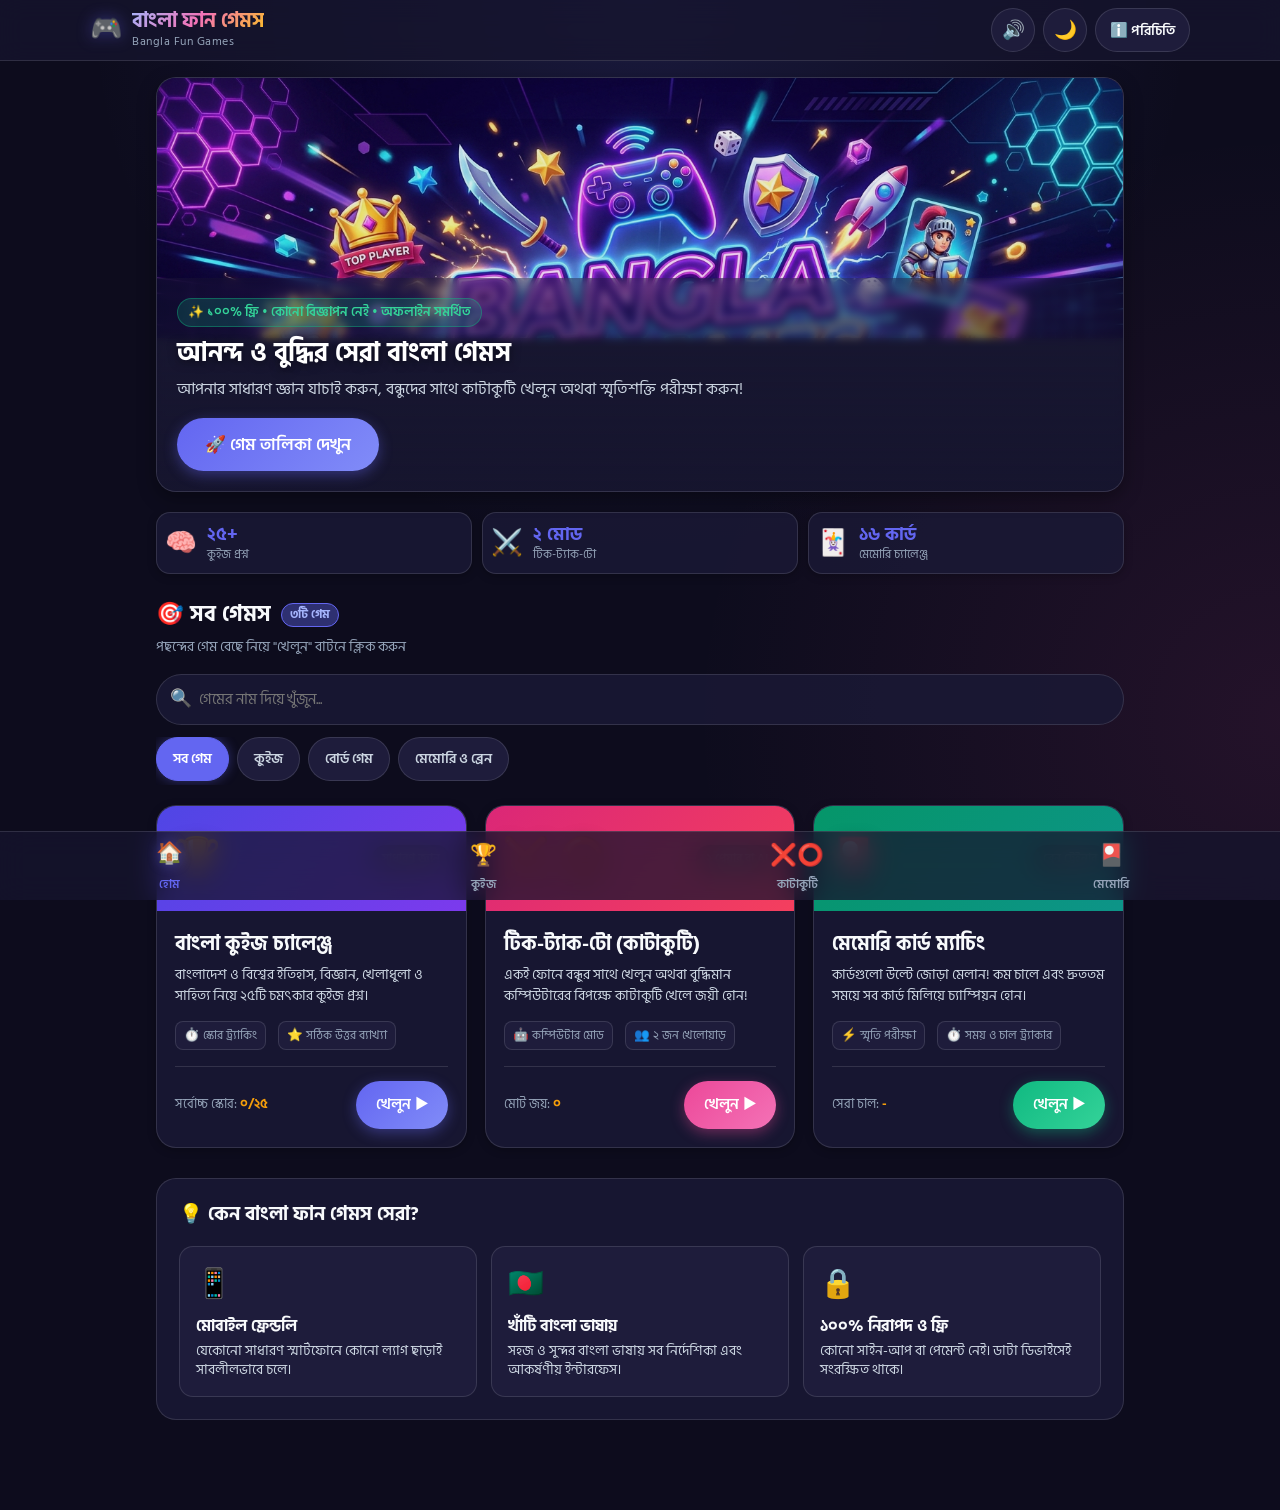
==== index.html @ 6acdc2e2 "chore: initialize Android project structure Set up base project configuration, including build scrip" ====
<!DOCTYPE html>
<html lang="bn">
<head>
  <meta charset="UTF-8">
  <meta name="viewport" content="width=device-width, initial-scale=1.0, maximum-scale=1.0, user-scalable=no">
  <meta name="description" content="বাংলা ফান গেমস - সম্পূর্ণ ফ্রি, আধুনিক ও মোবাইল-বান্ধব কুইজ, টিক-ট্যাক-টো এবং মেমোরি কার্ড ম্যাচিং গেম।">
  <meta name="theme-color" content="#131127">
  <title>বাংলা ফান গেমস | Bangla Fun Games</title>
  <link rel="stylesheet" href="style.css">
  <link rel="preconnect" href="https://fonts.googleapis.com">
  <link rel="preconnect" href="https://fonts.gstatic.com" crossorigin>
  <link href="https://fonts.googleapis.com/css2?family=Hind+Siliguri:wght@400;500;600;700&display=swap" rel="stylesheet">
</head>
<body>
  <!-- Top Navigation Bar -->
  <header class="navbar" id="top-nav">
    <div class="nav-container">
      <div class="brand" onclick="navigateTo('home')">
        <span class="brand-icon">🎮</span>
        <div class="brand-text">
          <span class="brand-title">বাংলা ফান গেমস</span>
          <span class="brand-subtitle">Bangla Fun Games</span>
        </div>
      </div>
      
      <div class="nav-actions">
        <button id="sound-btn" class="icon-btn" aria-label="সাউন্ড অন বা অফ" title="সাউন্ড চালু/বন্ধ">
          <span id="sound-icon">🔊</span>
        </button>
        <button id="theme-btn" class="icon-btn" aria-label="থিম পরিবর্তন" title="থিম পরিবর্তন">
          <span id="theme-icon">🌙</span>
        </button>
        <button class="nav-link-btn" onclick="openAboutModal()">
          <span>ℹ️ পরিচিতি</span>
        </button>
      </div>
    </div>
  </header>

  <!-- Main Content Container -->
  <main class="main-container">
    
    <!-- ==================== HOME / HUB VIEW ==================== -->
    <section id="view-home" class="app-view active">
      <!-- Hero Banner -->
      <div class="hero-card">
        <div class="hero-image-wrapper">
          <img src="banner.jpg" alt="Bangla Fun Games Banner" class="hero-img" onerror="this.style.display='none'">
        </div>
        <div class="hero-overlay">
          <span class="hero-badge">✨ ১০০% ফ্রি • কোনো বিজ্ঞাপন নেই • অফলাইন সমর্থিত</span>
          <h1 class="hero-title">আনন্দ ও বুদ্ধির সেরা বাংলা গেমস</h1>
          <p class="hero-desc">আপনার সাধারণ জ্ঞান যাচাই করুন, বন্ধুদের সাথে কাটাকুটি খেলুন অথবা স্মৃতিশক্তি পরীক্ষা করুন!</p>
          <div class="hero-actions">
            <a href="#games-section" class="btn btn-primary btn-large">
              <span>🚀 গেম তালিকা দেখুন</span>
            </a>
          </div>
        </div>
      </div>

      <!-- Quick Stats / Highlights -->
      <div class="stats-row">
        <div class="stat-pill">
          <span class="stat-icon">🧠</span>
          <div class="stat-info">
            <span class="stat-value">২৫+</span>
            <span class="stat-label">কুইজ প্রশ্ন</span>
          </div>
        </div>
        <div class="stat-pill">
          <span class="stat-icon">⚔️</span>
          <div class="stat-info">
            <span class="stat-value">২ মোড</span>
            <span class="stat-label">টিক-ট্যাক-টো</span>
          </div>
        </div>
        <div class="stat-pill">
          <span class="stat-icon">🃏</span>
          <div class="stat-info">
            <span class="stat-value">১৬ কার্ড</span>
            <span class="stat-label">মেমোরি চ্যালেঞ্জ</span>
          </div>
        </div>
      </div>

      <!-- Games Hub Section -->
      <section id="games-section" class="section-games">
        <div class="section-header">
          <h2 class="section-title">
            <span>🎯 সব গেমস</span>
            <span class="count-badge" id="games-count">৩টি গেম</span>
          </h2>
          <p class="section-subtitle">পছন্দের গেম বেছে নিয়ে "খেলুন" বাটনে ক্লিক করুন</p>
        </div>

        <!-- Search and Category Filters -->
        <div class="filter-controls">
          <div class="search-box">
            <span class="search-icon">🔍</span>
            <input type="text" id="game-search" placeholder="গেমের নাম দিয়ে খুঁজুন..." aria-label="গেম খুঁজুন">
            <button id="clear-search" class="clear-btn" style="display:none;" aria-label="মুছে ফেলুন">✕</button>
          </div>
          <div class="category-tabs" role="tablist">
            <button class="tab-btn active" data-category="all" role="tab">সব গেম</button>
            <button class="tab-btn" data-category="quiz" role="tab">কুইজ</button>
            <button class="tab-btn" data-category="board" role="tab">বোর্ড গেম</button>
            <button class="tab-btn" data-category="memory" role="tab">মেমোরি ও ব্রেন</button>
          </div>
        </div>

        <!-- Games Cards Grid -->
        <div class="games-grid" id="games-grid">
          
          <!-- Game 1: Bengali Quiz -->
          <article class="game-card" data-category="quiz" data-title="বাংলা কুইজ সাধারণ জ্ঞান">
            <div class="game-card-banner quiz-banner">
              <span class="game-emoji">🏆</span>
              <span class="badge-tag">সাধারণ জ্ঞান</span>
            </div>
            <div class="game-card-body">
              <h3 class="game-title">বাংলা কুইজ চ্যালেঞ্জ</h3>
              <p class="game-desc">বাংলাদেশ ও বিশ্বের ইতিহাস, বিজ্ঞান, খেলাধুলা ও সাহিত্য নিয়ে ২৫টি চমৎকার কুইজ প্রশ্ন।</p>
              <div class="game-features">
                <span>⏱️ স্কোর ট্র্যাকিং</span>
                <span>⭐ সঠিক উত্তর ব্যাখ্যা</span>
              </div>
              <div class="card-footer">
                <span class="best-score-preview" id="preview-best-quiz">সর্বোচ্চ স্কোর: <strong>০/২৫</strong></span>
                <button class="btn btn-primary" onclick="launchGame('quiz')">
                  <span>খেলুন ▶</span>
                </button>
              </div>
            </div>
          </article>

          <!-- Game 2: Tic-Tac-Toe -->
          <article class="game-card" data-category="board" data-title="টিক ট্যাক টো কাটাকুটি">
            <div class="game-card-banner ttt-banner">
              <span class="game-emoji">❌ ⭕</span>
              <span class="badge-tag">২ প্লেয়ার বা AI</span>
            </div>
            <div class="game-card-body">
              <h3 class="game-title">টিক-ট্যাক-টো (কাটাকুটি)</h3>
              <p class="game-desc">একই ফোনে বন্ধুর সাথে খেলুন অথবা বুদ্ধিমান কম্পিউটারের বিপক্ষে কাটাকুটি খেলে জয়ী হোন!</p>
              <div class="game-features">
                <span>🤖 কম্পিউটার মোড</span>
                <span>👥 ২ জন খেলোয়াড়</span>
              </div>
              <div class="card-footer">
                <span class="best-score-preview" id="preview-best-ttt">মোট জয়: <strong>০</strong></span>
                <button class="btn btn-secondary" onclick="launchGame('tictactoe')">
                  <span>খেলুন ▶</span>
                </button>
              </div>
            </div>
          </article>

          <!-- Game 3: Memory Match -->
          <article class="game-card" data-category="memory" data-title="মেমোরি কার্ড ম্যাচিং স্মৃতি পরীক্ষা">
            <div class="game-card-banner memory-banner">
              <span class="game-emoji">🎴</span>
              <span class="badge-tag">ব্রেন ট্রেইনার</span>
            </div>
            <div class="game-card-body">
              <h3 class="game-title">মেমোরি কার্ড ম্যাচিং</h3>
              <p class="game-desc">কার্ডগুলো উল্টে জোড়া মেলান! কম চালে এবং দ্রুততম সময়ে সব কার্ড মিলিয়ে চ্যাম্পিয়ন হোন।</p>
              <div class="game-features">
                <span>⚡ স্মৃতি পরীক্ষা</span>
                <span>⏱️ সময় ও চাল ট্র্যাকার</span>
              </div>
              <div class="card-footer">
                <span class="best-score-preview" id="preview-best-memory">সেরা চাল: <strong>-</strong></span>
                <button class="btn btn-accent" onclick="launchGame('memory')">
                  <span>খেলুন ▶</span>
                </button>
              </div>
            </div>
          </article>

        </div>

        <div id="no-results" class="no-results" style="display:none;">
          <span>🔍</span>
          <p>কোনো গেম খুঁজে পাওয়া যায়নি! অন্য নামে অনুসন্ধান করুন।</p>
          <button class="btn btn-outline" onclick="resetSearch()">সব গেম দেখুন</button>
        </div>
      </section>

      <!-- Why Bangla Fun Games section -->
      <section class="section-info">
        <h3 class="info-title">💡 কেন বাংলা ফান গেমস সেরা?</h3>
        <div class="info-grid">
          <div class="info-box">
            <span class="info-icon">📱</span>
            <h4>মোবাইল ফ্রেন্ডলি</h4>
            <p>যেকোনো সাধারণ স্মার্টফোনে কোনো ল্যাগ ছাড়াই সাবলীলভাবে চলে।</p>
          </div>
          <div class="info-box">
            <span class="info-icon">🇧🇩</span>
            <h4>খাঁটি বাংলা ভাষায়</h4>
            <p>সহজ ও সুন্দর বাংলা ভাষায় সব নির্দেশিকা এবং আকর্ষণীয় ইন্টারফেস।</p>
          </div>
          <div class="info-box">
            <span class="info-icon">🔒</span>
            <h4>১০০% নিরাপদ ও ফ্রি</h4>
            <p>কোনো সাইন-আপ বা পেমেন্ট নেই। ডাটা ডিভাইসেই সংরক্ষিত থাকে।</p>
          </div>
        </div>
      </section>
    </section>

    <!-- ==================== GAME 1: BENGALI QUIZ VIEW ==================== -->
    <section id="view-quiz" class="app-view game-view">
      <div class="game-header-bar">
        <button class="back-btn" onclick="navigateTo('home')">
          <span>← গেম তালিকায় ফিরুন</span>
        </button>
        <h2 class="view-heading">🏆 বাংলা কুইজ চ্যালেঞ্জ</h2>
        <button class="help-btn" onclick="toggleHelp('quiz')">
          <span>❓ নিয়ম</span>
        </button>
      </div>

      <!-- Quiz Help Box -->
      <div id="help-quiz" class="help-card" style="display:none;">
        <h4>📝 কুইজ খেলার নিয়ম:</h4>
        <p>• প্রতিটি প্রশ্নের জন্য ৪টি বিকল্প থাকবে, সঠিকটি বেছে নিন।</p>
        <p>• সঠিক উত্তর দিলে পয়েন্ট পাবেন এবং তাৎক্ষণিক ফলাফল দেখতে পাবেন।</p>
        <p>• সব প্রশ্ন শেষে আপনার সর্বমোট স্কোর ও পারফরম্যান্স বিশ্লেষণ দেখতে পাবেন।</p>
      </div>

      <!-- Quiz Live Container -->
      <div class="quiz-container">
        <!-- Progress Bar & Info -->
        <div class="quiz-status-card">
          <div class="quiz-progress-wrapper">
            <div class="progress-labels">
              <span id="quiz-question-counter">প্রশ্ন: ১/২৫</span>
              <span id="quiz-score-counter">স্কোর: <strong>০</strong></span>
            </div>
            <div class="progress-bar-bg">
              <div id="quiz-progress-bar" class="progress-bar-fill" style="width: 4%;"></div>
            </div>
          </div>
          <div class="quiz-mini-meta">
            <span id="quiz-category-tag" class="meta-pill">সাধারণ জ্ঞান</span>
            <span id="quiz-best-score-display" class="meta-pill">সর্বোচ্চ স্কোর: ০</span>
          </div>
        </div>

        <!-- Question Box -->
        <div class="question-card" id="quiz-question-box">
          <div class="question-number-badge" id="quiz-q-num">প্রশ্ন ০১</div>
          <h3 class="question-text" id="quiz-question-text">প্রশ্ন লোড হচ্ছে...</h3>
          
          <!-- Options List -->
          <div class="options-grid" id="quiz-options-container">
            <!-- Rendered dynamically -->
          </div>

          <!-- Explanation & Feedback Box -->
          <div id="quiz-feedback-box" class="feedback-card" style="display:none;">
            <div class="feedback-header">
              <span id="feedback-icon">✅</span>
              <h4 id="feedback-title">সঠিক উত্তর!</h4>
            </div>
            <p id="feedback-explanation" class="feedback-text"></p>
            <button id="quiz-next-btn" class="btn btn-primary btn-block" onclick="nextQuizQuestion()">
              <span>পরবর্তী প্রশ্ন ➔</span>
            </button>
          </div>
        </div>

        <!-- Quiz Completed Result Card -->
        <div id="quiz-result-card" class="result-card" style="display:none;">
          <div class="result-trophy">🎉</div>
          <h3 class="result-title">কুইজ সম্পন্ন হয়েছে!</h3>
          <p class="result-subtitle" id="quiz-result-greeting">দারুণ খেলেছেন!</p>
          
          <div class="result-score-circle">
            <span class="score-large" id="quiz-final-score">০</span>
            <span class="score-total">/ ২৫</span>
          </div>

          <div class="result-stats-grid">
            <div class="res-stat">
              <span class="res-stat-icon">🎯</span>
              <span class="res-stat-val" id="quiz-accuracy">০%</span>
              <span class="res-stat-name">সঠিক হার</span>
            </div>
            <div class="res-stat">
              <span class="res-stat-icon">👑</span>
              <span class="res-stat-val" id="quiz-final-best">০</span>
              <span class="res-stat-name">সর্বোচ্চ রেকর্ড</span>
            </div>
          </div>

          <div class="result-actions">
            <button class="btn btn-primary btn-large" onclick="restartQuiz()">
              <span>🔄 আবার খেলুন</span>
            </button>
            <button class="btn btn-outline" onclick="navigateTo('home')">
              <span>🏠 হোম পেজে যান</span>
            </button>
          </div>
        </div>
      </div>
    </section>

    <!-- ==================== GAME 2: TIC-TAC-TOE VIEW ==================== -->
    <section id="view-tictactoe" class="app-view game-view">
      <div class="game-header-bar">
        <button class="back-btn" onclick="navigateTo('home')">
          <span>← গেম তালিকায় ফিরুন</span>
        </button>
        <h2 class="view-heading">❌ ⭕ টিক-ট্যাক-টো</h2>
        <button class="help-btn" onclick="toggleHelp('ttt')">
          <span>❓ নিয়ম</span>
        </button>
      </div>

      <!-- TTT Help -->
      <div id="help-ttt" class="help-card" style="display:none;">
        <h4>📝 খেলার নিয়ম:</h4>
        <p>• যেকোনো ৩টি চিহ্ন (সারি, কলাম বা কোণাকুণি) সোজা করতে পারলে আপনি জিতবেন।</p>
        <p>• বন্ধুর সাথে একই ফোনে খেলতে পারেন, অথবা কম্পিউটারের বিরুদ্ধে খেলতে পারেন।</p>
      </div>

      <div class="ttt-container">
        <!-- Mode Selector -->
        <div class="mode-selector">
          <button id="mode-p2p" class="mode-btn active" onclick="setTTTMode('p2p')">
            <span>👥 ২ জন খেলোয়াড়</span>
          </button>
          <button id="mode-ai" class="mode-btn" onclick="setTTTMode('ai')">
            <span>🤖 কম্পিউটার বনাম আপনি</span>
          </button>
        </div>

        <!-- Scoreboard -->
        <div class="ttt-scoreboard">
          <div class="score-box p1" id="box-p1">
            <span class="player-icon">❌</span>
            <span class="player-title" id="name-p1">খেলোয়াড় ১</span>
            <span class="player-score" id="score-x">০</span>
          </div>
          <div class="score-box tie">
            <span class="player-icon">🤝</span>
            <span class="player-title">ড্র / টাই</span>
            <span class="player-score" id="score-draw">০</span>
          </div>
          <div class="score-box p2" id="box-p2">
            <span class="player-icon">⭕</span>
            <span class="player-title" id="name-p2">খেলোয়াড় ২</span>
            <span class="player-score" id="score-o">০</span>
          </div>
        </div>

        <!-- Status Banner -->
        <div class="ttt-turn-banner" id="ttt-status-banner">
          <span class="turn-indicator-icon" id="turn-icon">❌</span>
          <span class="turn-text" id="ttt-turn-text">এখন খেলোয়াড় ১ (❌)-এর চাল</span>
        </div>

        <!-- 3x3 Board -->
        <div class="ttt-board" id="ttt-board" role="grid" aria-label="কাটাকুটি বোর্ড">
          <button class="ttt-cell" data-index="0" aria-label="ঘর ১"></button>
          <button class="ttt-cell" data-index="1" aria-label="ঘর ২"></button>
          <button class="ttt-cell" data-index="2" aria-label="ঘর ৩"></button>
          <button class="ttt-cell" data-index="3" aria-label="ঘর ৪"></button>
          <button class="ttt-cell" data-index="4" aria-label="ঘর ৫"></button>
          <button class="ttt-cell" data-index="5" aria-label="ঘর ৬"></button>
          <button class="ttt-cell" data-index="6" aria-label="ঘর ৭"></button>
          <button class="ttt-cell" data-index="7" aria-label="ঘর ৮"></button>
          <button class="ttt-cell" data-index="8" aria-label="ঘর ৯"></button>
        </div>

        <!-- Controls -->
        <div class="game-controls">
          <button class="btn btn-primary" onclick="restartTTT()">
            <span>🔄 নতুন রাউন্ড</span>
          </button>
          <button class="btn btn-outline" onclick="resetTTTScores()">
            <span>🗑️ স্কোর মুছুন</span>
          </button>
        </div>
      </div>
    </section>

    <!-- ==================== GAME 3: MEMORY MATCHING VIEW ==================== -->
    <section id="view-memory" class="app-view game-view">
      <div class="game-header-bar">
        <button class="back-btn" onclick="navigateTo('home')">
          <span>← গেম তালিকায় ফিরুন</span>
        </button>
        <h2 class="view-heading">🎴 মেমোরি কার্ড ম্যাচিং</h2>
        <button class="help-btn" onclick="toggleHelp('memory')">
          <span>❓ নিয়ম</span>
        </button>
      </div>

      <!-- Memory Help -->
      <div id="help-memory" class="help-card" style="display:none;">
        <h4>📝 খেলার নিয়ম:</h4>
        <p>• যেকোনো দুটি কার্ডে ট্যাপ করে উল্টান।</p>
        <p>• দুটি কার্ডের ছবি মিলে গেলে সেগুলি উন্মুক্ত থাকবে।</p>
        <p>• না মিললে কার্ড দুটি আবার উল্টে যাবে। কম চালে সব জোড়া মেলান!</p>
      </div>

      <div class="memory-container">
        <!-- Live Stat Bar -->
        <div class="memory-stats-bar">
          <div class="mem-stat-item">
            <span class="mem-label">চালের সংখ্যা</span>
            <span class="mem-val" id="mem-moves">০</span>
          </div>
          <div class="mem-stat-item">
            <span class="mem-label">জোড়া মিলল</span>
            <span class="mem-val" id="mem-matches">০ / ৮</span>
          </div>
          <div class="mem-stat-item">
            <span class="mem-label">সময়</span>
            <span class="mem-val" id="mem-timer">০০:০০</span>
          </div>
        </div>

        <!-- Memory Grid 4x4 -->
        <div class="memory-grid" id="memory-grid" role="region" aria-label="মেমোরি কার্ড গ্রিড">
          <!-- Rendered dynamically -->
        </div>

        <!-- Controls -->
        <div class="game-controls">
          <button class="btn btn-accent btn-large" onclick="initMemoryGame()">
            <span>🔄 নতুন করে সাজান</span>
          </button>
        </div>

        <!-- Win Celebration Modal for Memory -->
        <div id="memory-win-modal" class="modal-backdrop" style="display:none;">
          <div class="modal-card">
            <div class="modal-trophy">🎊</div>
            <h3 class="modal-title">অভিনন্দন! আপনি জিতেছেন!</h3>
            <p class="modal-desc">সবগুলো কার্ডের জোড়া সফলভাবে মেলাতে পেরেছেন।</p>
            
            <div class="modal-stats-box">
              <div class="mstat">
                <span class="mstat-num" id="modal-moves">০</span>
                <span class="mstat-lbl">মোট চাল</span>
              </div>
              <div class="mstat">
                <span class="mstat-num" id="modal-time">০০:০০</span>
                <span class="mstat-lbl">সময় লেগেছে</span>
              </div>
              <div class="mstat">
                <span class="mstat-num" id="modal-best-moves">-</span>
                <span class="mstat-lbl">সেরা চালের রেকর্ড</span>
              </div>
            </div>

            <div class="modal-buttons">
              <button class="btn btn-primary btn-large" onclick="closeMemWinModal(); initMemoryGame();">
                <span>🔄 আবার খেলুন</span>
              </button>
              <button class="btn btn-outline" onclick="closeMemWinModal(); navigateTo('home');">
                <span>🏠 গেম তালিকা</span>
              </button>
            </div>
          </div>
        </div>

      </div>
    </section>

  </main>

  <!-- ==================== ABOUT / INFO MODAL ==================== -->
  <div id="about-modal" class="modal-backdrop" style="display:none;">
    <div class="modal-card about-modal-card">
      <div class="modal-top">
        <h3 class="modal-title">ℹ️ বাংলা ফান গেমস সম্পর্কে</h3>
        <button class="close-x" onclick="closeAboutModal()" aria-label="বন্ধ করুন">✕</button>
      </div>
      
      <div class="about-content">
        <p><strong>বাংলা ফান গেমস (Bangla Fun Games)</strong> একটি সম্পূর্ণ ফ্রি, আধুনিক ও মোবাইল-বান্ধব অনলাইন গেমিং পোর্টাল।</p>
        
        <div class="about-feature-list">
          <div class="a-feat">
            <span class="a-icon">✨</span>
            <div>
              <strong>জিরো খরচ ও ওপেন টেকনোলজি:</strong>
              <p>এটি শুধুমাত্র HTML5, CSS3 ও Vanilla JavaScript দিয়ে তৈরি। কোনো পেইড API বা ডাটাবেজের প্রয়োজন নেই।</p>
            </div>
          </div>
          <div class="a-feat">
            <span class="a-icon">📱</span>
            <div>
              <strong>মোবাইলে সরাসরি ব্যবহার:</strong>
              <p>আপনার অ্যান্ড্রয়েড ফোন, ট্যাব অথবা কম্পিউটারের যেকোনো ব্রাউজারে এটি নিখুঁতভাবে চলবে।</p>
            </div>
          </div>
          <div class="a-feat">
            <span class="a-icon">💾</span>
            <div>
              <strong>লোকাল স্টোরেজ:</strong>
              <p>আপনার সর্বোচ্চ স্কোর ও সেটিংস আপনার নিজের ডিভাইসের ব্রাউজারেই সুরক্ষিত থাকে। কোনো ব্যক্তিগত তথ্য সংগ্রহ করা হয় না।</p>
            </div>
          </div>
        </div>

        <div class="hosting-guide-box">
          <h4>🌐 কীভাবে ইন্টারনেটে ফ্রি পাবলিশ করবেন?</h4>
          <ol>
            <li><strong>GitHub Pages:</strong> GitHub এ একটি ফ্রি রিপোজিটরি খুলে <code>index.html</code>, <code>style.css</code>, <code>script.js</code> আপলোড করুন এবং Pages চালু করুন।</li>
            <li><strong>Netlify / Vercel:</strong> ফোল্ডারটি সরাসরি টেনে দিয়ে ১ মিনিটেই লাইভ ওয়েবসাইট লিংক পেয়ে যাবেন।</li>
          </ol>
        </div>
      </div>

      <div class="modal-buttons">
        <button class="btn btn-primary" onclick="closeAboutModal()">
          <span>বুঝেছি, ধন্যবাদ! 👍</span>
        </button>
      </div>
    </div>
  </div>

  <!-- Bottom Navigation for Quick Mobile Access -->
  <nav class="mobile-bottom-nav">
    <button class="bnav-btn active" id="bnav-home" onclick="navigateTo('home')">
      <span class="bnav-icon">🏠</span>
      <span class="bnav-text">হোম</span>
    </button>
    <button class="bnav-btn" id="bnav-quiz" onclick="launchGame('quiz')">
      <span class="bnav-icon">🏆</span>
      <span class="bnav-text">কুইজ</span>
    </button>
    <button class="bnav-btn" id="bnav-tictactoe" onclick="launchGame('tictactoe')">
      <span class="bnav-icon">❌⭕</span>
      <span class="bnav-text">কাটাকুটি</span>
    </button>
    <button class="bnav-btn" id="bnav-memory" onclick="launchGame('memory')">
      <span class="bnav-icon">🎴</span>
      <span class="bnav-text">মেমোরি</span>
    </button>
  </nav>

  <script src="script.js"></script>
</body>
</html>
---- style.css ----
/* ====================================================================
   Bangla Fun Games - Modern, Mobile-First Gaming Stylesheet
   ==================================================================== */

:root {
  --font-family: 'Hind Siliguri', -apple-system, BlinkMacSystemFont, "Segoe UI", Roboto, "Helvetica Neue", Arial, sans-serif;
  
  /* Color Palette - Dark Arcade Cyberpunk Theme (Default) */
  --bg-primary: #0d0c1d;
  --bg-secondary: #16152e;
  --bg-card: rgba(26, 25, 54, 0.85);
  --bg-card-hover: rgba(38, 36, 77, 0.95);
  --bg-surface: #1e1c3b;
  
  --text-primary: #f8fafc;
  --text-secondary: #cbd5e1;
  --text-muted: #94a3b8;
  
  --primary: #6366f1;
  --primary-hover: #4f46e5;
  --primary-glow: rgba(99, 102, 241, 0.4);
  
  --secondary: #ec4899;
  --secondary-hover: #db2777;
  --secondary-glow: rgba(236, 72, 153, 0.4);
  
  --accent: #10b981;
  --accent-hover: #059669;
  --accent-glow: rgba(16, 185, 129, 0.4);
  
  --gold: #f59e0b;
  --danger: #ef4444;
  --info: #06b6d4;

  --border-color: rgba(255, 255, 255, 0.12);
  --border-active: rgba(99, 102, 241, 0.6);
  --glass-bg: rgba(22, 21, 46, 0.75);
  
  --shadow-sm: 0 2px 8px rgba(0, 0, 0, 0.25);
  --shadow-md: 0 6px 18px rgba(0, 0, 0, 0.35);
  --shadow-lg: 0 12px 32px rgba(0, 0, 0, 0.45);
  --shadow-neon: 0 0 20px var(--primary-glow);
  
  --radius-sm: 8px;
  --radius-md: 14px;
  --radius-lg: 20px;
  --radius-full: 9999px;

  --transition-fast: 0.15s ease;
  --transition-normal: 0.25s ease;
  --transition-bounce: 0.35s cubic-bezier(0.34, 1.56, 0.64, 1);
}

/* Light Theme Variables */
[data-theme="light"] {
  --bg-primary: #f1f5f9;
  --bg-secondary: #ffffff;
  --bg-card: #ffffff;
  --bg-card-hover: #f8fafc;
  --bg-surface: #e2e8f0;
  
  --text-primary: #0f172a;
  --text-secondary: #334155;
  --text-muted: #64748b;
  
  --primary: #4f46e5;
  --primary-hover: #4338ca;
  --primary-glow: rgba(79, 70, 229, 0.25);
  
  --border-color: rgba(0, 0, 0, 0.1);
  --border-active: rgba(79, 70, 229, 0.5);
  --glass-bg: rgba(255, 255, 255, 0.85);
  
  --shadow-sm: 0 2px 6px rgba(0, 0, 0, 0.08);
  --shadow-md: 0 6px 16px rgba(0, 0, 0, 0.1);
  --shadow-lg: 0 12px 28px rgba(0, 0, 0, 0.12);
  --shadow-neon: 0 4px 14px rgba(79, 70, 229, 0.2);
}

/* Base Resets */
*, *::before, *::after {
  box-sizing: border-box;
  margin: 0;
  padding: 0;
  -webkit-tap-highlight-color: transparent;
}

html {
  font-family: var(--font-family);
  font-size: 16px;
  scroll-behavior: smooth;
  background-color: var(--bg-primary);
  color: var(--text-primary);
}

body {
  min-height: 100vh;
  display: flex;
  flex-direction: column;
  line-height: 1.5;
  padding-bottom: 74px; /* Space for mobile bottom bar */
  overflow-x: hidden;
  background: radial-gradient(circle at 50% 0%, rgba(99, 102, 241, 0.15), transparent 50%),
              radial-gradient(circle at 100% 80%, rgba(236, 72, 153, 0.1), transparent 40%),
              var(--bg-primary);
  background-attachment: fixed;
}

/* ==================== Navigation Bar ==================== */
.navbar {
  position: sticky;
  top: 0;
  z-index: 100;
  background: var(--glass-bg);
  backdrop-filter: blur(12px);
  -webkit-backdrop-filter: blur(12px);
  border-bottom: 1px solid var(--border-color);
  padding: 8px 16px;
}

.nav-container {
  max-width: 1100px;
  margin: 0 auto;
  display: flex;
  align-items: center;
  justify-content: space-between;
  gap: 12px;
}

.brand {
  display: flex;
  align-items: center;
  gap: 10px;
  cursor: pointer;
  user-select: none;
}

.brand-icon {
  font-size: 26px;
  display: flex;
  align-items: center;
  justify-content: center;
  filter: drop-shadow(0 0 8px var(--primary-glow));
}

.brand-text {
  display: flex;
  flex-direction: column;
}

.brand-title {
  font-size: 1.25rem;
  font-weight: 700;
  line-height: 1.2;
  background: linear-gradient(135deg, #a5b4fc, #f472b6, #fbbf24);
  -webkit-background-clip: text;
  -webkit-text-fill-color: transparent;
}

.brand-subtitle {
  font-size: 0.72rem;
  color: var(--text-muted);
  letter-spacing: 0.5px;
}

.nav-actions {
  display: flex;
  align-items: center;
  gap: 8px;
}

.icon-btn {
  background: var(--bg-surface);
  border: 1px solid var(--border-color);
  color: var(--text-primary);
  width: 44px;
  height: 44px;
  border-radius: var(--radius-full);
  display: flex;
  align-items: center;
  justify-content: center;
  font-size: 1.15rem;
  cursor: pointer;
  transition: all var(--transition-fast);
}

.icon-btn:hover, .icon-btn:active {
  background: var(--primary);
  transform: scale(1.05);
}

.nav-link-btn {
  background: var(--bg-surface);
  border: 1px solid var(--border-color);
  color: var(--text-primary);
  padding: 8px 14px;
  min-height: 44px;
  border-radius: var(--radius-full);
  font-size: 0.9rem;
  font-weight: 600;
  display: flex;
  align-items: center;
  gap: 6px;
  cursor: pointer;
  font-family: inherit;
  transition: all var(--transition-fast);
}

.nav-link-btn:hover, .nav-link-btn:active {
  background: var(--primary);
  border-color: var(--primary);
}

/* ==================== Main Containers ==================== */
.main-container {
  max-width: 1000px;
  margin: 0 auto;
  padding: 16px;
  width: 100%;
}

.app-view {
  display: none;
  animation: fadeIn 0.3s ease forwards;
}

.app-view.active {
  display: block;
}

@keyframes fadeIn {
  from { opacity: 0; transform: translateY(8px); }
  to { opacity: 1; transform: translateY(0); }
}

/* ==================== Hero Banner ==================== */
.hero-card {
  position: relative;
  background: var(--bg-card);
  border-radius: var(--radius-lg);
  border: 1px solid var(--border-color);
  overflow: hidden;
  box-shadow: var(--shadow-md);
  margin-bottom: 20px;
}

.hero-image-wrapper {
  width: 100%;
  max-height: 260px;
  overflow: hidden;
  background: linear-gradient(135deg, #1e1b4b, #311042);
}

.hero-img {
  width: 100%;
  height: 100%;
  object-fit: cover;
  display: block;
  opacity: 0.9;
  transition: transform 0.4s ease;
}

.hero-overlay {
  padding: 20px;
  background: linear-gradient(180deg, rgba(22, 21, 46, 0.4) 0%, rgba(22, 21, 46, 0.95) 100%);
  margin-top: -60px;
  position: relative;
  z-index: 2;
  backdrop-filter: blur(4px);
}

.hero-badge {
  display: inline-block;
  background: rgba(16, 185, 129, 0.2);
  color: #34d399;
  border: 1px solid rgba(16, 185, 129, 0.4);
  font-size: 0.8rem;
  font-weight: 600;
  padding: 4px 10px;
  border-radius: var(--radius-full);
  margin-bottom: 10px;
}

.hero-title {
  font-size: 1.6rem;
  font-weight: 700;
  line-height: 1.3;
  margin-bottom: 8px;
  color: #ffffff;
  text-shadow: 0 2px 10px rgba(0, 0, 0, 0.5);
}

.hero-desc {
  font-size: 0.98rem;
  color: var(--text-secondary);
  margin-bottom: 16px;
  line-height: 1.5;
}

.hero-actions {
  display: flex;
  gap: 12px;
  flex-wrap: wrap;
}

/* ==================== Quick Stats ==================== */
.stats-row {
  display: grid;
  grid-template-columns: repeat(3, 1fr);
  gap: 10px;
  margin-bottom: 24px;
}

.stat-pill {
  background: var(--bg-card);
  border: 1px solid var(--border-color);
  padding: 10px 8px;
  border-radius: var(--radius-md);
  display: flex;
  align-items: center;
  gap: 10px;
  box-shadow: var(--shadow-sm);
}

.stat-icon {
  font-size: 1.6rem;
}

.stat-info {
  display: flex;
  flex-direction: column;
}

.stat-value {
  font-size: 1.15rem;
  font-weight: 700;
  color: var(--primary);
  line-height: 1.2;
}

.stat-label {
  font-size: 0.76rem;
  color: var(--text-muted);
}

/* ==================== Filter Controls ==================== */
.section-games {
  margin-bottom: 30px;
}

.section-header {
  margin-bottom: 16px;
}

.section-title {
  font-size: 1.4rem;
  font-weight: 700;
  display: flex;
  align-items: center;
  gap: 10px;
}

.count-badge {
  background: var(--primary-glow);
  color: #a5b4fc;
  border: 1px solid var(--primary);
  font-size: 0.75rem;
  padding: 2px 8px;
  border-radius: var(--radius-full);
}

.section-subtitle {
  font-size: 0.9rem;
  color: var(--text-muted);
  margin-top: 4px;
}

.filter-controls {
  display: flex;
  flex-direction: column;
  gap: 12px;
  margin-bottom: 20px;
}

.search-box {
  position: relative;
  display: flex;
  align-items: center;
  width: 100%;
}

.search-icon {
  position: absolute;
  left: 14px;
  font-size: 1.1rem;
  color: var(--text-muted);
  pointer-events: none;
}

.search-box input {
  width: 100%;
  padding: 12px 42px 12px 42px;
  min-height: 48px;
  background: var(--bg-card);
  border: 1px solid var(--border-color);
  border-radius: var(--radius-full);
  color: var(--text-primary);
  font-size: 0.95rem;
  font-family: inherit;
  outline: none;
  transition: all var(--transition-fast);
}

.search-box input:focus {
  border-color: var(--primary);
  box-shadow: 0 0 0 3px var(--primary-glow);
}

.clear-btn {
  position: absolute;
  right: 14px;
  background: none;
  border: none;
  color: var(--text-muted);
  font-size: 1rem;
  cursor: pointer;
  padding: 6px;
}

.category-tabs {
  display: flex;
  gap: 8px;
  overflow-x: auto;
  padding-bottom: 4px;
  scrollbar-width: none;
}

.category-tabs::-webkit-scrollbar {
  display: none;
}

.tab-btn {
  white-space: nowrap;
  background: var(--bg-surface);
  border: 1px solid var(--border-color);
  color: var(--text-secondary);
  padding: 8px 16px;
  min-height: 44px;
  border-radius: var(--radius-full);
  font-size: 0.88rem;
  font-weight: 600;
  cursor: pointer;
  font-family: inherit;
  transition: all var(--transition-fast);
}

.tab-btn.active, .tab-btn:hover {
  background: var(--primary);
  color: #ffffff;
  border-color: var(--primary);
  box-shadow: 0 0 12px var(--primary-glow);
}

/* ==================== Games Grid ==================== */
.games-grid {
  display: grid;
  grid-template-columns: 1fr;
  gap: 18px;
}

@media (min-width: 640px) {
  .games-grid {
    grid-template-columns: repeat(2, 1fr);
  }
}

@media (min-width: 900px) {
  .games-grid {
    grid-template-columns: repeat(3, 1fr);
  }
}

.game-card {
  background: var(--bg-card);
  border: 1px solid var(--border-color);
  border-radius: var(--radius-lg);
  overflow: hidden;
  box-shadow: var(--shadow-sm);
  display: flex;
  flex-direction: column;
  transition: transform var(--transition-normal), box-shadow var(--transition-normal), border-color var(--transition-normal);
}

.game-card:hover {
  transform: translateY(-4px);
  border-color: var(--border-active);
  box-shadow: var(--shadow-lg), var(--shadow-neon);
}

.game-card-banner {
  padding: 24px 16px;
  display: flex;
  align-items: center;
  justify-content: space-between;
  position: relative;
}

.quiz-banner {
  background: linear-gradient(135deg, #4f46e5, #7c3aed);
}

.ttt-banner {
  background: linear-gradient(135deg, #db2777, #f43f5e);
}

.memory-banner {
  background: linear-gradient(135deg, #059669, #0d9488);
}

.game-emoji {
  font-size: 2.4rem;
  filter: drop-shadow(0 4px 8px rgba(0,0,0,0.3));
}

.badge-tag {
  background: rgba(0, 0, 0, 0.4);
  color: #ffffff;
  font-size: 0.76rem;
  font-weight: 600;
  padding: 4px 10px;
  border-radius: var(--radius-full);
  backdrop-filter: blur(4px);
}

.game-card-body {
  padding: 18px;
  display: flex;
  flex-direction: column;
  flex-grow: 1;
}

.game-title {
  font-size: 1.25rem;
  font-weight: 700;
  margin-bottom: 6px;
  color: var(--text-primary);
}

.game-desc {
  font-size: 0.9rem;
  color: var(--text-secondary);
  line-height: 1.45;
  margin-bottom: 14px;
  flex-grow: 1;
}

.game-features {
  display: flex;
  gap: 12px;
  font-size: 0.78rem;
  color: var(--text-muted);
  margin-bottom: 16px;
  flex-wrap: wrap;
}

.game-features span {
  background: var(--bg-surface);
  padding: 4px 8px;
  border-radius: var(--radius-sm);
  border: 1px solid var(--border-color);
}

.card-footer {
  display: flex;
  align-items: center;
  justify-content: space-between;
  gap: 10px;
  padding-top: 14px;
  border-top: 1px solid var(--border-color);
}

.best-score-preview {
  font-size: 0.82rem;
  color: var(--text-muted);
}

.best-score-preview strong {
  color: var(--gold);
}

/* ==================== Buttons ==================== */
.btn {
  font-family: inherit;
  font-size: 0.95rem;
  font-weight: 600;
  padding: 10px 20px;
  min-height: 48px;
  border-radius: var(--radius-full);
  border: none;
  cursor: pointer;
  display: inline-flex;
  align-items: center;
  justify-content: center;
  gap: 8px;
  text-decoration: none;
  transition: all var(--transition-fast);
  user-select: none;
}

.btn:active {
  transform: scale(0.97);
}

.btn-large {
  padding: 14px 28px;
  font-size: 1.05rem;
  min-height: 52px;
}

.btn-block {
  width: 100%;
}

.btn-primary {
  background: linear-gradient(135deg, var(--primary), #818cf8);
  color: #ffffff;
  box-shadow: 0 4px 14px var(--primary-glow);
}

.btn-primary:hover {
  background: linear-gradient(135deg, var(--primary-hover), var(--primary));
  box-shadow: 0 6px 20px var(--primary-glow);
}

.btn-secondary {
  background: linear-gradient(135deg, var(--secondary), #f472b6);
  color: #ffffff;
  box-shadow: 0 4px 14px var(--secondary-glow);
}

.btn-secondary:hover {
  background: linear-gradient(135deg, var(--secondary-hover), var(--secondary));
  box-shadow: 0 6px 20px var(--secondary-glow);
}

.btn-accent {
  background: linear-gradient(135deg, var(--accent), #34d399);
  color: #ffffff;
  box-shadow: 0 4px 14px var(--accent-glow);
}

.btn-accent:hover {
  background: linear-gradient(135deg, var(--accent-hover), var(--accent));
  box-shadow: 0 6px 20px var(--accent-glow);
}

.btn-outline {
  background: transparent;
  color: var(--text-primary);
  border: 2px solid var(--border-color);
}

.btn-outline:hover, .btn-outline:active {
  border-color: var(--primary);
  background: var(--bg-surface);
}

/* ==================== Info Section ==================== */
.section-info {
  background: var(--bg-card);
  border: 1px solid var(--border-color);
  border-radius: var(--radius-lg);
  padding: 22px;
  margin-top: 24px;
}

.info-title {
  font-size: 1.2rem;
  margin-bottom: 16px;
  color: var(--text-primary);
}

.info-grid {
  display: grid;
  grid-template-columns: 1fr;
  gap: 14px;
}

@media (min-width: 640px) {
  .info-grid {
    grid-template-columns: repeat(3, 1fr);
  }
}

.info-box {
  background: var(--bg-surface);
  border: 1px solid var(--border-color);
  padding: 16px;
  border-radius: var(--radius-md);
}

.info-icon {
  font-size: 1.8rem;
  display: inline-block;
  margin-bottom: 8px;
}

.info-box h4 {
  font-size: 1rem;
  margin-bottom: 4px;
  color: var(--text-primary);
}

.info-box p {
  font-size: 0.85rem;
  color: var(--text-secondary);
  line-height: 1.4;
}

/* ==================== Game Views Header ==================== */
.game-view {
  max-width: 700px;
  margin: 0 auto;
}

.game-header-bar {
  display: flex;
  align-items: center;
  justify-content: space-between;
  gap: 10px;
  margin-bottom: 16px;
  background: var(--bg-card);
  padding: 10px 14px;
  border-radius: var(--radius-md);
  border: 1px solid var(--border-color);
}

.back-btn, .help-btn {
  background: var(--bg-surface);
  border: 1px solid var(--border-color);
  color: var(--text-primary);
  padding: 8px 12px;
  min-height: 44px;
  border-radius: var(--radius-full);
  font-size: 0.88rem;
  font-weight: 600;
  cursor: pointer;
  font-family: inherit;
  display: inline-flex;
  align-items: center;
  gap: 4px;
  transition: all var(--transition-fast);
}

.back-btn:hover, .back-btn:active, .help-btn:hover {
  background: var(--primary);
  color: #fff;
}

.view-heading {
  font-size: 1.15rem;
  font-weight: 700;
  text-align: center;
  white-space: nowrap;
  overflow: hidden;
  text-overflow: ellipsis;
}

.help-card {
  background: rgba(99, 102, 241, 0.12);
  border: 1px solid var(--primary);
  border-radius: var(--radius-md);
  padding: 14px;
  margin-bottom: 16px;
  font-size: 0.88rem;
  color: var(--text-secondary);
  line-height: 1.5;
}

.help-card h4 {
  color: #a5b4fc;
  margin-bottom: 6px;
}

/* ==================== Quiz Game Styles ==================== */
.quiz-container {
  display: flex;
  flex-direction: column;
  gap: 16px;
}

.quiz-status-card {
  background: var(--bg-card);
  border: 1px solid var(--border-color);
  border-radius: var(--radius-md);
  padding: 16px;
  box-shadow: var(--shadow-sm);
}

.progress-labels {
  display: flex;
  justify-content: space-between;
  font-size: 0.95rem;
  font-weight: 600;
  margin-bottom: 8px;
}

.progress-bar-bg {
  width: 100%;
  height: 10px;
  background: var(--bg-surface);
  border-radius: var(--radius-full);
  overflow: hidden;
}

.progress-bar-fill {
  height: 100%;
  background: linear-gradient(90deg, var(--primary), #ec4899);
  transition: width 0.3s ease;
  border-radius: var(--radius-full);
}

.quiz-mini-meta {
  display: flex;
  justify-content: space-between;
  margin-top: 10px;
}

.meta-pill {
  background: var(--bg-surface);
  color: var(--text-muted);
  font-size: 0.8rem;
  padding: 3px 10px;
  border-radius: var(--radius-full);
  border: 1px solid var(--border-color);
}

.question-card {
  background: var(--bg-card);
  border: 1px solid var(--border-color);
  border-radius: var(--radius-lg);
  padding: 22px;
  box-shadow: var(--shadow-md);
}

.question-number-badge {
  display: inline-block;
  background: var(--primary-glow);
  color: #a5b4fc;
  border: 1px solid var(--primary);
  font-size: 0.8rem;
  font-weight: 700;
  padding: 3px 10px;
  border-radius: var(--radius-full);
  margin-bottom: 12px;
}

.question-text {
  font-size: 1.25rem;
  font-weight: 700;
  line-height: 1.45;
  margin-bottom: 20px;
  color: var(--text-primary);
}

.options-grid {
  display: grid;
  grid-template-columns: 1fr;
  gap: 12px;
}

.quiz-option-btn {
  background: var(--bg-surface);
  border: 2px solid var(--border-color);
  border-radius: var(--radius-md);
  padding: 14px 18px;
  min-height: 54px;
  display: flex;
  align-items: center;
  justify-content: space-between;
  gap: 12px;
  font-family: inherit;
  font-size: 1rem;
  font-weight: 500;
  color: var(--text-primary);
  cursor: pointer;
  text-align: left;
  transition: all var(--transition-fast);
  box-shadow: var(--shadow-sm);
}

.quiz-option-btn:hover:not(:disabled) {
  background: var(--bg-card-hover);
  border-color: var(--primary);
  transform: translateX(4px);
}

.quiz-option-btn:active:not(:disabled) {
  transform: scale(0.98);
}

.option-prefix {
  width: 30px;
  height: 30px;
  min-width: 30px;
  border-radius: var(--radius-full);
  background: rgba(255, 255, 255, 0.08);
  display: flex;
  align-items: center;
  justify-content: center;
  font-size: 0.85rem;
  font-weight: 700;
}

.option-text {
  flex-grow: 1;
}

.quiz-option-btn.correct {
  background: rgba(16, 185, 129, 0.25) !important;
  border-color: #10b981 !important;
  color: #34d399 !important;
}

.quiz-option-btn.wrong {
  background: rgba(239, 68, 68, 0.25) !important;
  border-color: #ef4444 !important;
  color: #f87171 !important;
}

.feedback-card {
  background: var(--bg-surface);
  border: 1px solid var(--border-color);
  border-radius: var(--radius-md);
  padding: 16px;
  margin-top: 18px;
  animation: fadeIn 0.3s ease;
}

.feedback-header {
  display: flex;
  align-items: center;
  gap: 8px;
  margin-bottom: 8px;
}

.feedback-header h4 {
  font-size: 1.1rem;
}

.feedback-text {
  font-size: 0.95rem;
  color: var(--text-secondary);
  line-height: 1.45;
  margin-bottom: 14px;
}

/* Quiz Result Card */
.result-card {
  background: var(--bg-card);
  border: 1px solid var(--border-color);
  border-radius: var(--radius-lg);
  padding: 32px 20px;
  text-align: center;
  box-shadow: var(--shadow-lg);
}

.result-trophy {
  font-size: 3.5rem;
  margin-bottom: 10px;
  animation: bounce 1s infinite alternate;
}

@keyframes bounce {
  from { transform: translateY(0); }
  to { transform: translateY(-8px); }
}

.result-title {
  font-size: 1.6rem;
  font-weight: 700;
  margin-bottom: 4px;
}

.result-subtitle {
  font-size: 1.05rem;
  color: var(--gold);
  margin-bottom: 20px;
}

.result-score-circle {
  width: 140px;
  height: 140px;
  border-radius: var(--radius-full);
  background: radial-gradient(circle, var(--primary-glow) 0%, rgba(99, 102, 241, 0.05) 70%);
  border: 4px solid var(--primary);
  margin: 0 auto 24px;
  display: flex;
  flex-direction: column;
  align-items: center;
  justify-content: center;
  box-shadow: 0 0 25px var(--primary-glow);
}

.score-large {
  font-size: 3rem;
  font-weight: 800;
  line-height: 1;
  color: #ffffff;
}

.score-total {
  font-size: 1rem;
  color: var(--text-muted);
}

.result-stats-grid {
  display: grid;
  grid-template-columns: repeat(2, 1fr);
  gap: 12px;
  margin-bottom: 24px;
}

.res-stat {
  background: var(--bg-surface);
  border: 1px solid var(--border-color);
  padding: 12px;
  border-radius: var(--radius-md);
  display: flex;
  flex-direction: column;
  align-items: center;
}

.res-stat-icon {
  font-size: 1.4rem;
  margin-bottom: 2px;
}

.res-stat-val {
  font-size: 1.2rem;
  font-weight: 700;
  color: var(--primary);
}

.res-stat-name {
  font-size: 0.78rem;
  color: var(--text-muted);
}

.result-actions {
  display: flex;
  gap: 12px;
  justify-content: center;
  flex-wrap: wrap;
}

/* ==================== Tic-Tac-Toe Game ==================== */
.ttt-container {
  display: flex;
  flex-direction: column;
  gap: 16px;
  align-items: center;
}

.mode-selector {
  display: flex;
  gap: 8px;
  background: var(--bg-card);
  padding: 6px;
  border-radius: var(--radius-full);
  border: 1px solid var(--border-color);
  width: 100%;
  max-width: 440px;
}

.mode-btn {
  flex: 1;
  background: transparent;
  border: none;
  color: var(--text-secondary);
  padding: 10px 14px;
  min-height: 44px;
  border-radius: var(--radius-full);
  font-size: 0.9rem;
  font-weight: 600;
  cursor: pointer;
  font-family: inherit;
  transition: all var(--transition-fast);
}

.mode-btn.active {
  background: var(--primary);
  color: #ffffff;
  box-shadow: 0 2px 10px var(--primary-glow);
}

.ttt-scoreboard {
  display: grid;
  grid-template-columns: repeat(3, 1fr);
  gap: 10px;
  width: 100%;
  max-width: 440px;
}

.score-box {
  background: var(--bg-card);
  border: 1px solid var(--border-color);
  border-radius: var(--radius-md);
  padding: 10px;
  display: flex;
  flex-direction: column;
  align-items: center;
  box-shadow: var(--shadow-sm);
  transition: all var(--transition-fast);
}

.score-box.active-turn {
  border-color: var(--primary);
  box-shadow: 0 0 16px var(--primary-glow);
  transform: translateY(-2px);
}

.player-icon {
  font-size: 1.4rem;
  margin-bottom: 2px;
}

.player-title {
  font-size: 0.78rem;
  color: var(--text-muted);
}

.player-score {
  font-size: 1.3rem;
  font-weight: 700;
  color: var(--text-primary);
}

.ttt-turn-banner {
  background: var(--bg-surface);
  border: 1px solid var(--border-color);
  padding: 10px 20px;
  border-radius: var(--radius-full);
  display: flex;
  align-items: center;
  gap: 8px;
  font-weight: 600;
  font-size: 1rem;
}

.turn-indicator-icon {
  font-size: 1.2rem;
}

.ttt-board {
  display: grid;
  grid-template-columns: repeat(3, 1fr);
  gap: 12px;
  width: 100%;
  max-width: 360px;
  aspect-ratio: 1;
  background: var(--bg-card);
  border: 2px solid var(--border-color);
  border-radius: var(--radius-lg);
  padding: 12px;
  box-shadow: var(--shadow-md);
}

.ttt-cell {
  background: var(--bg-surface);
  border: 2px solid var(--border-color);
  border-radius: var(--radius-md);
  display: flex;
  align-items: center;
  justify-content: center;
  font-size: 2.8rem;
  font-weight: 800;
  cursor: pointer;
  user-select: none;
  min-height: 80px;
  transition: all var(--transition-fast);
  color: var(--text-primary);
}

.ttt-cell:hover:not(:disabled) {
  background: var(--bg-card-hover);
  border-color: var(--primary);
  transform: scale(1.02);
}

.ttt-cell:active:not(:disabled) {
  transform: scale(0.96);
}

.ttt-cell.x-mark {
  color: #f43f5e;
  text-shadow: 0 0 12px rgba(244, 63, 94, 0.5);
}

.ttt-cell.o-mark {
  color: #38bdf8;
  text-shadow: 0 0 12px rgba(56, 189, 248, 0.5);
}

.ttt-cell.win-highlight {
  background: rgba(16, 185, 129, 0.25) !important;
  border-color: #10b981 !important;
  animation: pulse 0.8s infinite alternate;
}

@keyframes pulse {
  from { transform: scale(1); }
  to { transform: scale(1.05); }
}

.game-controls {
  display: flex;
  gap: 12px;
  justify-content: center;
  width: 100%;
  max-width: 440px;
}

/* ==================== Memory Matching Game ==================== */
.memory-container {
  display: flex;
  flex-direction: column;
  gap: 16px;
  align-items: center;
}

.memory-stats-bar {
  display: grid;
  grid-template-columns: repeat(3, 1fr);
  gap: 10px;
  width: 100%;
  max-width: 440px;
}

.mem-stat-item {
  background: var(--bg-card);
  border: 1px solid var(--border-color);
  border-radius: var(--radius-md);
  padding: 8px 12px;
  display: flex;
  flex-direction: column;
  align-items: center;
  box-shadow: var(--shadow-sm);
}

.mem-label {
  font-size: 0.76rem;
  color: var(--text-muted);
}

.mem-val {
  font-size: 1.15rem;
  font-weight: 700;
  color: var(--accent);
}

.memory-grid {
  display: grid;
  grid-template-columns: repeat(4, 1fr);
  gap: 10px;
  width: 100%;
  max-width: 400px;
  aspect-ratio: 1;
  perspective: 1000px;
}

.memory-card {
  position: relative;
  width: 100%;
  height: 100%;
  cursor: pointer;
  border-radius: var(--radius-md);
  transform-style: preserve-3d;
  transition: transform 0.4s cubic-bezier(0.4, 0, 0.2, 1);
  min-height: 72px;
}

.memory-card.flipped, .memory-card.matched {
  transform: rotateY(180deg);
}

.card-face {
  position: absolute;
  width: 100%;
  height: 100%;
  backface-visibility: hidden;
  -webkit-backface-visibility: hidden;
  border-radius: var(--radius-md);
  display: flex;
  flex-direction: column;
  align-items: center;
  justify-content: center;
  border: 2px solid var(--border-color);
  box-shadow: var(--shadow-sm);
  user-select: none;
}

.card-back {
  background: linear-gradient(135deg, #1e1b4b, #2e1065);
  color: #a5b4fc;
  font-size: 1.6rem;
}

.card-back::after {
  content: '❓';
  font-size: 1.5rem;
  opacity: 0.8;
}

.card-front {
  background: var(--bg-surface);
  transform: rotateY(180deg);
  border-color: var(--primary);
  display: flex;
  flex-direction: column;
  align-items: center;
  justify-content: center;
}

.card-emoji {
  font-size: 2.1rem;
}

.card-label {
  font-size: 0.7rem;
  font-weight: 600;
  color: var(--text-secondary);
  margin-top: 2px;
}

.memory-card.matched .card-front {
  border-color: #10b981;
  background: rgba(16, 185, 129, 0.2);
  box-shadow: 0 0 12px rgba(16, 185, 129, 0.4);
}

/* ==================== Modals ==================== */
.modal-backdrop {
  position: fixed;
  inset: 0;
  z-index: 1000;
  background: rgba(0, 0, 0, 0.75);
  backdrop-filter: blur(8px);
  -webkit-backdrop-filter: blur(8px);
  display: flex;
  align-items: center;
  justify-content: center;
  padding: 16px;
  animation: fadeIn 0.25s ease;
}

.modal-card {
  background: var(--bg-card);
  border: 1px solid var(--border-color);
  border-radius: var(--radius-lg);
  padding: 24px;
  max-width: 480px;
  width: 100%;
  box-shadow: var(--shadow-lg);
  max-height: 90vh;
  overflow-y: auto;
}

.modal-top {
  display: flex;
  align-items: center;
  justify-content: space-between;
  margin-bottom: 16px;
}

.close-x {
  background: none;
  border: none;
  color: var(--text-muted);
  font-size: 1.3rem;
  cursor: pointer;
  padding: 6px;
  min-width: 40px;
  min-height: 40px;
  display: flex;
  align-items: center;
  justify-content: center;
}

.modal-trophy {
  font-size: 3.5rem;
  text-align: center;
  margin-bottom: 8px;
}

.modal-title {
  font-size: 1.35rem;
  font-weight: 700;
  text-align: center;
  margin-bottom: 6px;
}

.modal-desc {
  font-size: 0.95rem;
  color: var(--text-secondary);
  text-align: center;
  margin-bottom: 20px;
}

.modal-stats-box {
  display: grid;
  grid-template-columns: repeat(3, 1fr);
  gap: 8px;
  background: var(--bg-surface);
  padding: 14px 8px;
  border-radius: var(--radius-md);
  border: 1px solid var(--border-color);
  margin-bottom: 22px;
}

.mstat {
  display: flex;
  flex-direction: column;
  align-items: center;
  text-align: center;
}

.mstat-num {
  font-size: 1.15rem;
  font-weight: 700;
  color: var(--accent);
}

.mstat-lbl {
  font-size: 0.72rem;
  color: var(--text-muted);
}

.modal-buttons {
  display: flex;
  gap: 10px;
  justify-content: center;
  flex-wrap: wrap;
}

/* About Modal Details */
.about-feature-list {
  display: flex;
  flex-direction: column;
  gap: 12px;
  margin: 18px 0;
}

.a-feat {
  display: flex;
  gap: 12px;
  align-items: flex-start;
  background: var(--bg-surface);
  padding: 12px;
  border-radius: var(--radius-md);
  border: 1px solid var(--border-color);
}

.a-icon {
  font-size: 1.3rem;
}

.a-feat strong {
  font-size: 0.95rem;
  color: var(--text-primary);
  display: block;
  margin-bottom: 2px;
}

.a-feat p {
  font-size: 0.85rem;
  color: var(--text-secondary);
  line-height: 1.4;
}

.hosting-guide-box {
  background: rgba(245, 158, 11, 0.12);
  border: 1px solid rgba(245, 158, 11, 0.4);
  padding: 14px;
  border-radius: var(--radius-md);
  margin-bottom: 18px;
  font-size: 0.88rem;
  color: var(--text-secondary);
}

.hosting-guide-box h4 {
  color: #fbbf24;
  margin-bottom: 8px;
}

.hosting-guide-box ol {
  padding-left: 20px;
  display: flex;
  flex-direction: column;
  gap: 6px;
}

.hosting-guide-box code {
  background: rgba(0, 0, 0, 0.3);
  padding: 2px 6px;
  border-radius: 4px;
  color: #fde68a;
  font-size: 0.85em;
}

/* ==================== Bottom Mobile Navigation ==================== */
.mobile-bottom-nav {
  position: fixed;
  bottom: 0;
  left: 0;
  right: 0;
  z-index: 100;
  background: var(--glass-bg);
  backdrop-filter: blur(14px);
  -webkit-backdrop-filter: blur(14px);
  border-top: 1px solid var(--border-color);
  display: flex;
  justify-content: space-around;
  padding: 6px 12px calc(6px + env(safe-area-inset-bottom, 0px));
}

.bnav-btn {
  background: transparent;
  border: none;
  color: var(--text-muted);
  display: flex;
  flex-direction: column;
  align-items: center;
  justify-content: center;
  gap: 2px;
  min-width: 64px;
  min-height: 48px;
  cursor: pointer;
  font-family: inherit;
  transition: all var(--transition-fast);
  border-radius: var(--radius-sm);
}

.bnav-icon {
  font-size: 1.35rem;
}

.bnav-text {
  font-size: 0.72rem;
  font-weight: 600;
}

.bnav-btn.active {
  color: var(--primary);
}

.bnav-btn.active .bnav-icon {
  transform: translateY(-2px);
  filter: drop-shadow(0 0 6px var(--primary-glow));
}

/* No results state */
.no-results {
  text-align: center;
  padding: 40px 16px;
  background: var(--bg-card);
  border-radius: var(--radius-lg);
  border: 1px solid var(--border-color);
}

.no-results span {
  font-size: 3rem;
  display: block;
  margin-bottom: 10px;
}

.no-results p {
  color: var(--text-muted);
  margin-bottom: 16px;
}
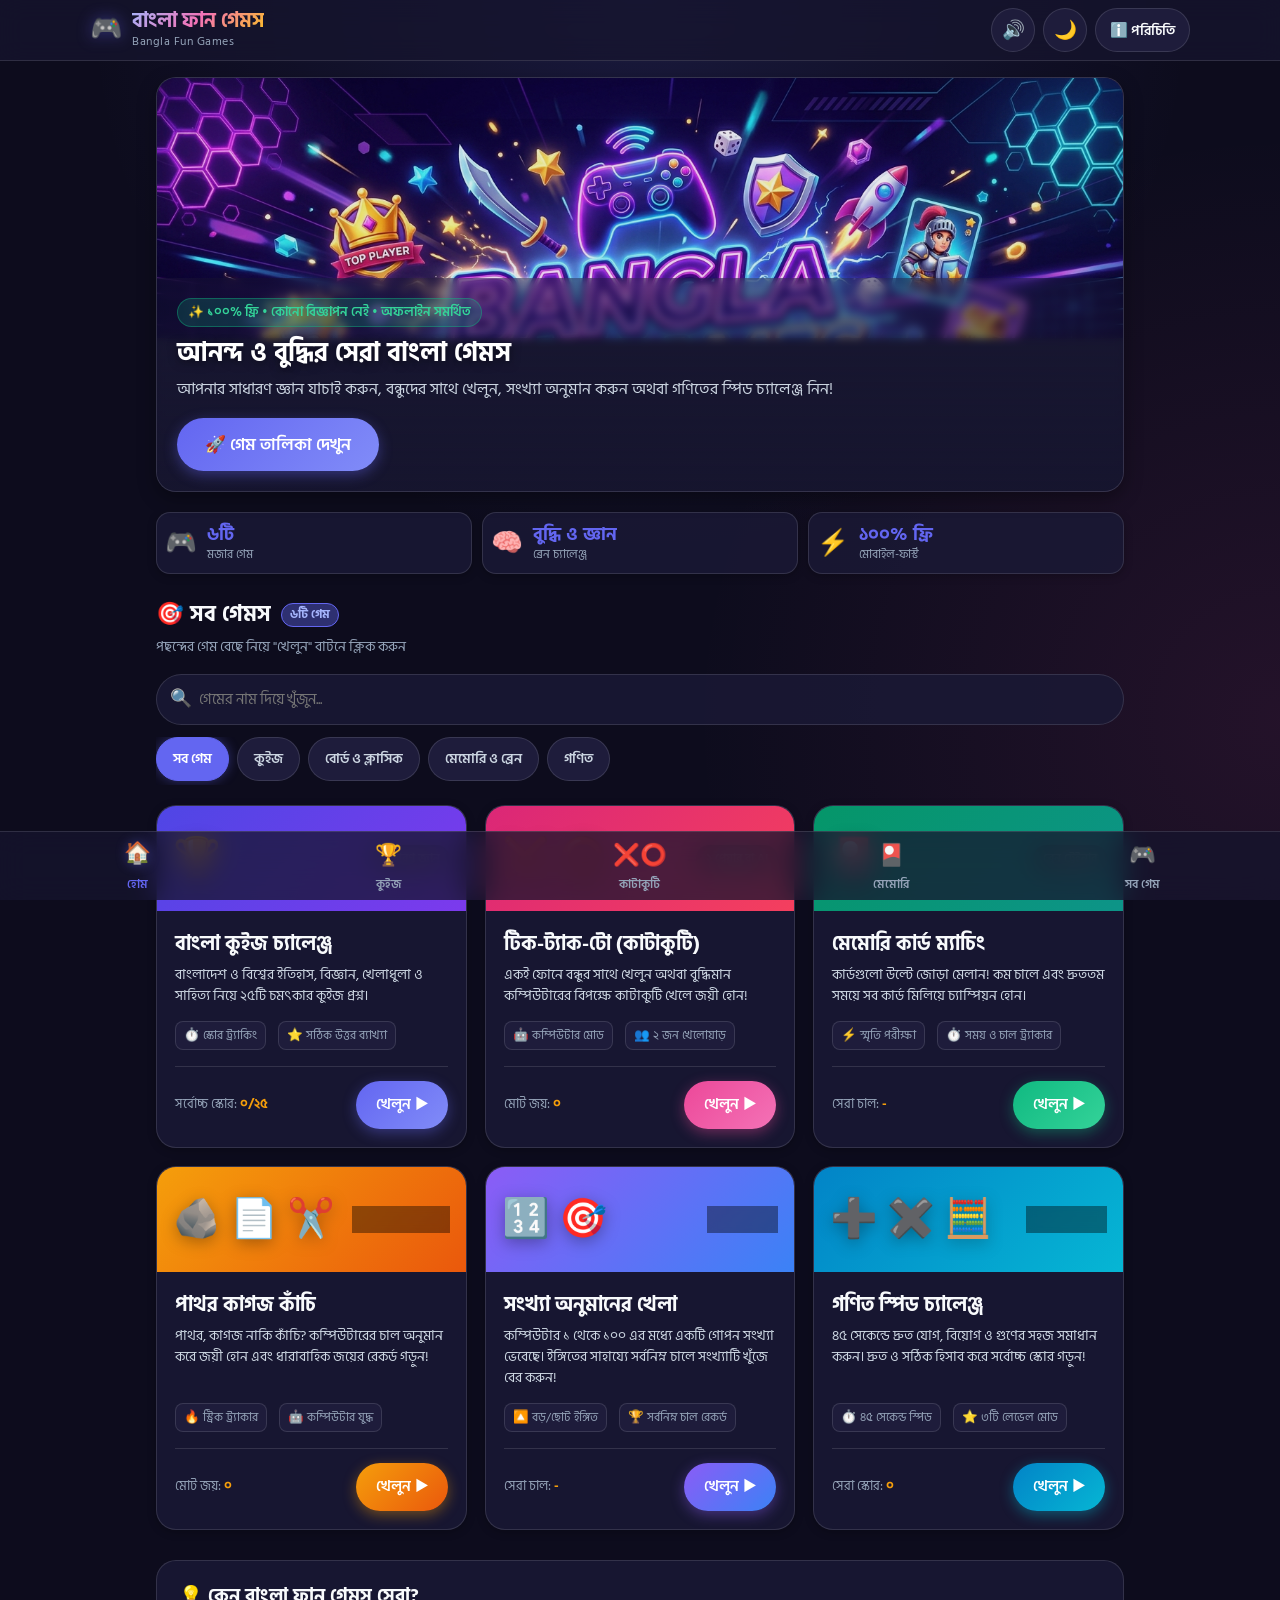
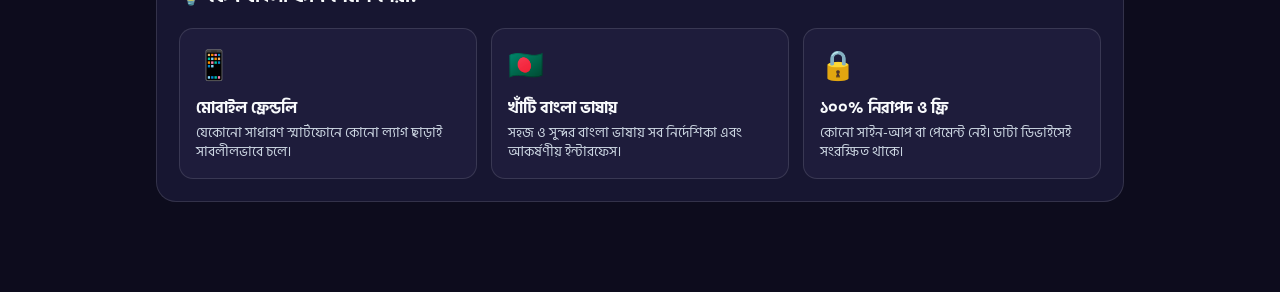
==== commit c7c2eb4e: "feat: add new games and optimize WebView configuration - Integrate rock-paper-scissors, number guess" ====
--- a/index.html
+++ b/index.html
@@ -3,7 +3,7 @@
 <head>
   <meta charset="UTF-8">
   <meta name="viewport" content="width=device-width, initial-scale=1.0, maximum-scale=1.0, user-scalable=no">
-  <meta name="description" content="বাংলা ফান গেমস - সম্পূর্ণ ফ্রি, আধুনিক ও মোবাইল-বান্ধব কুইজ, টিক-ট্যাক-টো এবং মেমোরি কার্ড ম্যাচিং গেম।">
+  <meta name="description" content="বাংলা ফান গেমস - সম্পূর্ণ ফ্রি, আধুনিক ও মোবাইল-বান্ধব কুইজ, টিক-ট্যাক-টো, মেমোরি, পাথর-কাগজ-কাঁচি, সংখ্যা অনুমান ও গণিত চ্যালেঞ্জ গেম।">
   <meta name="theme-color" content="#131127">
   <title>বাংলা ফান গেমস | Bangla Fun Games</title>
   <link rel="stylesheet" href="style.css">
@@ -50,7 +50,7 @@
         <div class="hero-overlay">
           <span class="hero-badge">✨ ১০০% ফ্রি • কোনো বিজ্ঞাপন নেই • অফলাইন সমর্থিত</span>
           <h1 class="hero-title">আনন্দ ও বুদ্ধির সেরা বাংলা গেমস</h1>
-          <p class="hero-desc">আপনার সাধারণ জ্ঞান যাচাই করুন, বন্ধুদের সাথে কাটাকুটি খেলুন অথবা স্মৃতিশক্তি পরীক্ষা করুন!</p>
+          <p class="hero-desc">আপনার সাধারণ জ্ঞান যাচাই করুন, বন্ধুদের সাথে খেলুন, সংখ্যা অনুমান করুন অথবা গণিতের স্পিড চ্যালেঞ্জ নিন!</p>
           <div class="hero-actions">
             <a href="#games-section" class="btn btn-primary btn-large">
               <span>🚀 গেম তালিকা দেখুন</span>
@@ -62,24 +62,24 @@
       <!-- Quick Stats / Highlights -->
       <div class="stats-row">
         <div class="stat-pill">
+          <span class="stat-icon">🎮</span>
+          <div class="stat-info">
+            <span class="stat-value">৬টি</span>
+            <span class="stat-label">মজার গেম</span>
+          </div>
+        </div>
+        <div class="stat-pill">
           <span class="stat-icon">🧠</span>
           <div class="stat-info">
-            <span class="stat-value">২৫+</span>
-            <span class="stat-label">কুইজ প্রশ্ন</span>
+            <span class="stat-value">বুদ্ধি ও জ্ঞান</span>
+            <span class="stat-label">ব্রেন চ্যালেঞ্জ</span>
           </div>
         </div>
         <div class="stat-pill">
-          <span class="stat-icon">⚔️</span>
+          <span class="stat-icon">⚡</span>
           <div class="stat-info">
-            <span class="stat-value">২ মোড</span>
-            <span class="stat-label">টিক-ট্যাক-টো</span>
-          </div>
-        </div>
-        <div class="stat-pill">
-          <span class="stat-icon">🃏</span>
-          <div class="stat-info">
-            <span class="stat-value">১৬ কার্ড</span>
-            <span class="stat-label">মেমোরি চ্যালেঞ্জ</span>
+            <span class="stat-value">১০০% ফ্রি</span>
+            <span class="stat-label">মোবাইল-ফার্স্ট</span>
           </div>
         </div>
       </div>
@@ -89,7 +89,7 @@
         <div class="section-header">
           <h2 class="section-title">
             <span>🎯 সব গেমস</span>
-            <span class="count-badge" id="games-count">৩টি গেম</span>
+            <span class="count-badge" id="games-count">৬টি গেম</span>
           </h2>
           <p class="section-subtitle">পছন্দের গেম বেছে নিয়ে "খেলুন" বাটনে ক্লিক করুন</p>
         </div>
@@ -104,8 +104,9 @@
           <div class="category-tabs" role="tablist">
             <button class="tab-btn active" data-category="all" role="tab">সব গেম</button>
             <button class="tab-btn" data-category="quiz" role="tab">কুইজ</button>
-            <button class="tab-btn" data-category="board" role="tab">বোর্ড গেম</button>
+            <button class="tab-btn" data-category="board" role="tab">বোর্ড ও ক্লাসিক</button>
             <button class="tab-btn" data-category="memory" role="tab">মেমোরি ও ব্রেন</button>
+            <button class="tab-btn" data-category="math" role="tab">গণিত</button>
           </div>
         </div>
 
@@ -172,6 +173,72 @@
               <div class="card-footer">
                 <span class="best-score-preview" id="preview-best-memory">সেরা চাল: <strong>-</strong></span>
                 <button class="btn btn-accent" onclick="launchGame('memory')">
+                  <span>খেলুন ▶</span>
+                </button>
+              </div>
+            </div>
+          </article>
+
+          <!-- Game 4: Rock Paper Scissors -->
+          <article class="game-card" data-category="board" data-title="পাথর কাগজ কাঁচি rock paper scissors">
+            <div class="game-card-banner rps-banner">
+              <span class="game-emoji">🪨 📄 ✂️</span>
+              <span class="badge-tag">ক্লাসিক হ্যান্ড গেম</span>
+            </div>
+            <div class="game-card-body">
+              <h3 class="game-title">পাথর কাগজ কাঁচি</h3>
+              <p class="game-desc">পাথর, কাগজ নাকি কাঁচি? কম্পিউটারের চাল অনুমান করে জয়ী হোন এবং ধারাবাহিক জয়ের রেকর্ড গড়ুন!</p>
+              <div class="game-features">
+                <span>🔥 স্ট্রিক ট্র্যাকার</span>
+                <span>🤖 কম্পিউটার যুদ্ধ</span>
+              </div>
+              <div class="card-footer">
+                <span class="best-score-preview" id="preview-best-rps">মোট জয়: <strong>০</strong></span>
+                <button class="btn btn-warning" onclick="launchGame('rps')">
+                  <span>খেলুন ▶</span>
+                </button>
+              </div>
+            </div>
+          </article>
+
+          <!-- Game 5: Number Guessing -->
+          <article class="game-card" data-category="memory" data-title="সংখ্যা অনুমান number guessing game">
+            <div class="game-card-banner guess-banner">
+              <span class="game-emoji">🔢 🎯</span>
+              <span class="badge-tag">বুদ্ধির খেলা</span>
+            </div>
+            <div class="game-card-body">
+              <h3 class="game-title">সংখ্যা অনুমানের খেলা</h3>
+              <p class="game-desc">কম্পিউটার ১ থেকে ১০০ এর মধ্যে একটি গোপন সংখ্যা ভেবেছে। ইঙ্গিতের সাহায্যে সর্বনিম্ন চালে সংখ্যাটি খুঁজে বের করুন!</p>
+              <div class="game-features">
+                <span>🔼 বড়/ছোট ইঙ্গিত</span>
+                <span>🏆 সর্বনিম্ন চাল রেকর্ড</span>
+              </div>
+              <div class="card-footer">
+                <span class="best-score-preview" id="preview-best-guess">সেরা চাল: <strong>-</strong></span>
+                <button class="btn btn-purple" onclick="launchGame('guess')">
+                  <span>খেলুন ▶</span>
+                </button>
+              </div>
+            </div>
+          </article>
+
+          <!-- Game 6: Math Challenge -->
+          <article class="game-card" data-category="math" data-title="গণিত চ্যালেঞ্জ math speed challenge">
+            <div class="game-card-banner math-banner">
+              <span class="game-emoji">➕ ✖️ 🧮</span>
+              <span class="badge-tag">স্পিড চ্যালেঞ্জ</span>
+            </div>
+            <div class="game-card-body">
+              <h3 class="game-title">গণিত স্পিড চ্যালেঞ্জ</h3>
+              <p class="game-desc">৪৫ সেকেন্ডে দ্রুত যোগ, বিয়োগ ও গুণের সহজ সমাধান করুন। দ্রুত ও সঠিক হিসাব করে সর্বোচ্চ স্কোর গড়ুন!</p>
+              <div class="game-features">
+                <span>⏱️ ৪৫ সেকেন্ড স্পিড</span>
+                <span>⭐ ৩টি লেভেল মোড</span>
+              </div>
+              <div class="card-footer">
+                <span class="best-score-preview" id="preview-best-math">সেরা স্কোর: <strong>০</strong></span>
+                <button class="btn btn-cyan" onclick="launchGame('math')">
                   <span>খেলুন ▶</span>
                 </button>
               </div>
@@ -473,6 +540,310 @@
       </div>
     </section>
 
+    <!-- ==================== GAME 4: ROCK PAPER SCISSORS VIEW ==================== -->
+    <section id="view-rps" class="app-view game-view">
+      <div class="game-header-bar">
+        <button class="back-btn" onclick="navigateTo('home')">
+          <span>← গেম তালিকায় ফিরুন</span>
+        </button>
+        <h2 class="view-heading">🪨 📄 ✂️ পাথর কাগজ কাঁচি</h2>
+        <button class="help-btn" onclick="toggleHelp('rps')">
+          <span>❓ নিয়ম</span>
+        </button>
+      </div>
+
+      <!-- RPS Help -->
+      <div id="help-rps" class="help-card" style="display:none;">
+        <h4>📝 খেলার নিয়মাবলী:</h4>
+        <p>• 🪨 <strong>পাথর</strong> কাঁচিকে ভেঙে ফেলে (পাথর কাঁচিকে হারায়)।</p>
+        <p>• 📄 <strong>কাগজ</strong> পাথরকে ঢেকে ফেলে (কাগজ পাথরকে হারায়)।</p>
+        <p>• ✂️ <strong>কাঁচি</strong> কাগজকে কেটে ফেলে (কাঁচি কাগজকে হারায়)।</p>
+        <p>• কম্পিউটার এবং আপনার চাল একই হলে ম্যাচ ড্র হবে।</p>
+      </div>
+
+      <div class="rps-container">
+        <!-- Scoreboard -->
+        <div class="rps-scoreboard">
+          <div class="score-box">
+            <span class="player-icon">🙋‍♂️</span>
+            <span class="player-title">আপনার জয়</span>
+            <span class="player-score" id="rps-score-player">০</span>
+          </div>
+          <div class="score-box tie">
+            <span class="player-icon">🤝</span>
+            <span class="player-title">ড্র</span>
+            <span class="player-score" id="rps-score-draw">০</span>
+          </div>
+          <div class="score-box">
+            <span class="player-icon">🤖</span>
+            <span class="player-title">কম্পিউটার</span>
+            <span class="player-score" id="rps-score-comp">০</span>
+          </div>
+        </div>
+
+        <!-- Streak Badge -->
+        <div class="rps-streak-banner">
+          <span>🔥 বর্তমান উইন স্ট্রিক: <strong id="rps-streak-count">০</strong></span>
+          <span class="streak-best">👑 সেরা স্ট্রিক: <strong id="rps-best-streak">০</strong></span>
+        </div>
+
+        <!-- Battle Arena -->
+        <div class="rps-arena">
+          <div class="rps-player-box" id="rps-box-player">
+            <span class="rps-avatar">আপনি</span>
+            <div class="rps-choice-circle" id="rps-display-player">❓</div>
+            <span class="rps-choice-label" id="rps-label-player">পছন্দ করুন</span>
+          </div>
+
+          <div class="rps-vs-badge" id="rps-vs-badge">VS</div>
+
+          <div class="rps-player-box" id="rps-box-comp">
+            <span class="rps-avatar">কম্পিউটার</span>
+            <div class="rps-choice-circle" id="rps-display-comp">❓</div>
+            <span class="rps-choice-label" id="rps-label-comp">অপেক্ষারত</span>
+          </div>
+        </div>
+
+        <!-- Result Outcome Banner -->
+        <div class="rps-outcome-card" id="rps-outcome-box">
+          <h4 id="rps-outcome-title">আপনার চাল বেছে নিন!</h4>
+          <p id="rps-outcome-desc">নিচের বাটনগুলোতে চাপ দিয়ে পাথর, কাগজ বা কাঁচি নির্বাচন করুন।</p>
+        </div>
+
+        <!-- Weapon Selection Buttons -->
+        <div class="rps-weapons-grid">
+          <button class="rps-weapon-btn" id="rps-btn-rock" onclick="playRPSRound('rock')">
+            <span class="weapon-emoji">🪨</span>
+            <span class="weapon-name">পাথর</span>
+          </button>
+          <button class="rps-weapon-btn" id="rps-btn-paper" onclick="playRPSRound('paper')">
+            <span class="weapon-emoji">📄</span>
+            <span class="weapon-name">কাগজ</span>
+          </button>
+          <button class="rps-weapon-btn" id="rps-btn-scissors" onclick="playRPSRound('scissors')">
+            <span class="weapon-emoji">✂️</span>
+            <span class="weapon-name">কাঁচি</span>
+          </button>
+        </div>
+
+        <!-- Game Controls -->
+        <div class="game-controls">
+          <button class="btn btn-warning" onclick="resetRPSRound()">
+            <span>🔄 নতুন রাউন্ড</span>
+          </button>
+          <button class="btn btn-outline" onclick="resetRPSScoreboard()">
+            <span>🗑️ স্কোর মুছুন</span>
+          </button>
+        </div>
+      </div>
+    </section>
+
+    <!-- ==================== GAME 5: NUMBER GUESSING VIEW ==================== -->
+    <section id="view-guess" class="app-view game-view">
+      <div class="game-header-bar">
+        <button class="back-btn" onclick="navigateTo('home')">
+          <span>← গেম তালিকায় ফিরুন</span>
+        </button>
+        <h2 class="view-heading">🔢 সংখ্যা অনুমানের খেলা</h2>
+        <button class="help-btn" onclick="toggleHelp('guess')">
+          <span>❓ নিয়ম</span>
+        </button>
+      </div>
+
+      <!-- Guess Help -->
+      <div id="help-guess" class="help-card" style="display:none;">
+        <h4>📝 খেলার নিয়মাবলী:</h4>
+        <p>• কম্পিউটার <strong>১ থেকে ১০০</strong> এর মধ্যে একটি গোপন সংখ্যা বেছে নিয়েছে।</p>
+        <p>• আপনার অনুমান লিখে 'অনুমান করুন' চাপুন।</p>
+        <p>• কম্পিউটার বলবে গোপন সংখ্যাটি আরও <strong>বড় (🔼)</strong> নাকি আরও <strong>ছোট (🔽)</strong>।</p>
+        <p>• সর্বনিম্ন চালে সঠিক সংখ্যা বের করাই এই খেলার লক্ষ্য!</p>
+      </div>
+
+      <div class="guess-container">
+        <!-- Range & Record Stats -->
+        <div class="guess-stats-row">
+          <div class="guess-stat-pill">
+            <span class="g-lbl">পরিসীমা</span>
+            <span class="g-val">১ — ১০০</span>
+          </div>
+          <div class="guess-stat-pill">
+            <span class="g-lbl">মোট চেষ্টা</span>
+            <span class="g-val" id="guess-attempt-count">০ বার</span>
+          </div>
+          <div class="guess-stat-pill">
+            <span class="g-lbl">সেরা রেকর্ড</span>
+            <span class="g-val" id="guess-best-record">-</span>
+          </div>
+        </div>
+
+        <!-- Mystery Card -->
+        <div class="mystery-card" id="mystery-box">
+          <div class="mystery-circle" id="mystery-display">?</div>
+          <span class="mystery-text" id="mystery-text">গোপন সংখ্যাটি লক করা আছে</span>
+        </div>
+
+        <!-- Live Hint Banner -->
+        <div class="guess-hint-card" id="guess-hint-banner">
+          <span class="hint-icon" id="hint-icon">💡</span>
+          <div class="hint-content">
+            <h4 id="hint-title">অনুমান শুরু করুন!</h4>
+            <p id="hint-msg">১ থেকে ১০০ এর মধ্যে যেকোনো একটি সংখ্যা লিখুন।</p>
+          </div>
+        </div>
+
+        <!-- Input & Quick Steppers -->
+        <div class="guess-input-wrapper">
+          <div class="guess-input-box">
+            <input type="number" id="guess-input-field" min="1" max="100" placeholder="সংখ্যা লিখুন (১-১০০)" inputmode="numeric" aria-label="অনুমান করার সংখ্যা">
+            <button class="btn btn-purple" id="guess-submit-btn" onclick="submitNumberGuess()">
+              <span>🎯 অনুমান করুন</span>
+            </button>
+          </div>
+
+          <!-- Quick Stepper Adjusters for Mobile Ease -->
+          <div class="quick-adjust-bar">
+            <span class="adjust-label">দ্রুত পরিবর্তন:</span>
+            <div class="adjust-btns">
+              <button class="adj-btn" onclick="adjustGuessInput(-10)">-১০</button>
+              <button class="adj-btn" onclick="adjustGuessInput(-5)">-৫</button>
+              <button class="adj-btn" onclick="adjustGuessInput(-1)">-১</button>
+              <button class="adj-btn" onclick="adjustGuessInput(1)">+১</button>
+              <button class="adj-btn" onclick="adjustGuessInput(5)">+৫</button>
+              <button class="adj-btn" onclick="adjustGuessInput(10)">+১০</button>
+            </div>
+          </div>
+        </div>
+
+        <!-- Previous Guesses History -->
+        <div class="guess-history-card">
+          <h4 class="history-title">
+            <span>📜 পূর্ববর্তী অনুমানসমূহ</span>
+            <span id="history-count">০টি চাল</span>
+          </h4>
+          <div class="history-chips-container" id="guess-history-list">
+            <span class="history-empty">এখনো কোনো অনুমান করা হয়নি।</span>
+          </div>
+        </div>
+
+        <!-- Controls -->
+        <div class="game-controls">
+          <button class="btn btn-purple btn-large" onclick="initNumberGuess()">
+            <span>🔄 নতুন সংখ্যা বেছে নিন</span>
+          </button>
+        </div>
+      </div>
+    </section>
+
+    <!-- ==================== GAME 6: MATH CHALLENGE VIEW ==================== -->
+    <section id="view-math" class="app-view game-view">
+      <div class="game-header-bar">
+        <button class="back-btn" onclick="navigateTo('home')">
+          <span>← গেম তালিকায় ফিরুন</span>
+        </button>
+        <h2 class="view-heading">➕ ✖️ গণিত স্পিড চ্যালেঞ্জ</h2>
+        <button class="help-btn" onclick="toggleHelp('math')">
+          <span>❓ নিয়ম</span>
+        </button>
+      </div>
+
+      <!-- Math Help -->
+      <div id="help-math" class="help-card" style="display:none;">
+        <h4>📝 খেলার নিয়মাবলী:</h4>
+        <p>• প্রতিটি রাউন্ডে সময় থাকবে <strong>৪৫ সেকেন্ড</strong>।</p>
+        <p>• দ্রুত এবং নির্ভুলভাবে সঠিক উত্তরে ট্যাপ করুন।</p>
+        <p>• প্রতিটি সঠিক উত্তরে <strong>১০ পয়েন্ট</strong> এবং উইন স্ট্রিকের জন্য বোনাস পয়েন্ট পাবেন!</p>
+        <p>• ভুল উত্তর দিলে স্ট্রিক রিসেট হয়ে যাবে।</p>
+      </div>
+
+      <div class="math-container">
+        <!-- Difficulty Mode Tabs -->
+        <div class="math-mode-tabs">
+          <button class="m-tab active" id="math-lvl-easy" onclick="setMathLevel('easy')">সহজ (➕ ➖)</button>
+          <button class="m-tab" id="math-lvl-medium" onclick="setMathLevel('medium')">মাঝারি (➕ ➖ ✖️)</button>
+          <button class="m-tab" id="math-lvl-hard" onclick="setMathLevel('hard')">কঠিন (মিশ্র)</button>
+        </div>
+
+        <!-- Math Stats Bar -->
+        <div class="math-stats-bar">
+          <div class="mstat-item timer-item">
+            <span class="m-lbl">অবশিষ্ট সময়</span>
+            <span class="m-val" id="math-timer-val">৪৫ সে.</span>
+          </div>
+          <div class="mstat-item">
+            <span class="m-lbl">মোট স্কোর</span>
+            <span class="m-val" id="math-score-val">০</span>
+          </div>
+          <div class="mstat-item">
+            <span class="m-lbl">স্ট্রিক</span>
+            <span class="m-val streak-val" id="math-streak-val">🔥 ০</span>
+          </div>
+        </div>
+
+        <!-- Timer Bar Fill -->
+        <div class="math-progress-wrapper">
+          <div class="math-progress-fill" id="math-timer-bar" style="width: 100%;"></div>
+        </div>
+
+        <!-- Problem Presentation Card -->
+        <div class="math-card" id="math-card-area">
+          <div class="math-equation-box">
+            <span class="math-equation" id="math-equation-text">২৫ + ১২ = ?</span>
+          </div>
+
+          <!-- 4 Math Option Buttons -->
+          <div class="math-options-grid" id="math-options-grid">
+            <!-- Rendered dynamically -->
+          </div>
+
+          <!-- Mini Instant Feedback -->
+          <div class="math-feedback-indicator" id="math-feedback-badge" style="display:none;">
+            <span id="math-feedback-msg">+১০ পয়েন্ট!</span>
+          </div>
+        </div>
+
+        <!-- Math Game Over Results Card -->
+        <div class="result-card" id="math-result-card" style="display:none;">
+          <div class="result-trophy">⏱️</div>
+          <h3 class="result-title">সময় শেষ!</h3>
+          <p class="result-subtitle" id="math-result-greeting">দারুণ চেষ্টা করেছেন!</p>
+
+          <div class="result-score-circle">
+            <span class="score-large" id="math-final-score">০</span>
+            <span class="score-total">পয়েন্ট</span>
+          </div>
+
+          <div class="result-stats-grid">
+            <div class="res-stat">
+              <span class="res-stat-icon">✅</span>
+              <span class="res-stat-val" id="math-correct-count">০</span>
+              <span class="res-stat-name">সঠিক সমাধান</span>
+            </div>
+            <div class="res-stat">
+              <span class="res-stat-icon">👑</span>
+              <span class="res-stat-val" id="math-best-display">০</span>
+              <span class="res-stat-name">সর্বোচ্চ রেকর্ড</span>
+            </div>
+          </div>
+
+          <div class="result-actions">
+            <button class="btn btn-cyan btn-large" onclick="restartMathChallenge()">
+              <span>🔄 আবার চ্যালেঞ্জ নিন</span>
+            </button>
+            <button class="btn btn-outline" onclick="navigateTo('home')">
+              <span>🏠 গেম তালিকা</span>
+            </button>
+          </div>
+        </div>
+
+        <!-- Controls -->
+        <div class="game-controls" id="math-active-controls">
+          <button class="btn btn-cyan" onclick="restartMathChallenge()">
+            <span>🔄 নতুন রাউন্ড</span>
+          </button>
+        </div>
+      </div>
+    </section>
+
   </main>
 
   <!-- ==================== ABOUT / INFO MODAL ==================== -->
@@ -484,7 +855,7 @@
       </div>
       
       <div class="about-content">
-        <p><strong>বাংলা ফান গেমস (Bangla Fun Games)</strong> একটি সম্পূর্ণ ফ্রি, আধুনিক ও মোবাইল-বান্ধব অনলাইন গেমিং পোর্টাল।</p>
+        <p><strong>বাংলা ফান গেমস (Bangla Fun Games)</strong> একটি সম্পূর্ণ ফ্রি, আধুনিক ও মোবাইল-বান্ধব অনলাইন গেমিং পোর্টাল। এতে রয়েছে ৬টি দারুণ শিক্ষামূলক ও মজার গেম।</p>
         
         <div class="about-feature-list">
           <div class="a-feat">
@@ -545,6 +916,10 @@
       <span class="bnav-icon">🎴</span>
       <span class="bnav-text">মেমোরি</span>
     </button>
+    <button class="bnav-btn" id="bnav-more" onclick="navigateTo('home'); document.getElementById('games-section').scrollIntoView({behavior:'smooth'});">
+      <span class="bnav-icon">🎮</span>
+      <span class="bnav-text">সব গেম</span>
+    </button>
   </nav>
 
   <script src="script.js"></script>
--- a/style.css
+++ b/style.css
@@ -29,6 +29,15 @@
   --accent-glow: rgba(16, 185, 129, 0.4);
   
   --gold: #f59e0b;
+  --warning: #f59e0b;
+  --warning-glow: rgba(245, 158, 11, 0.4);
+  
+  --purple: #8b5cf6;
+  --purple-glow: rgba(139, 92, 246, 0.4);
+
+  --cyan: #06b6d4;
+  --cyan-glow: rgba(6, 182, 212, 0.4);
+
   --danger: #ef4444;
   --info: #06b6d4;
 
@@ -517,6 +526,18 @@
   background: linear-gradient(135deg, #059669, #0d9488);
 }
 
+.rps-banner {
+  background: linear-gradient(135deg, #f59e0b, #ea580c);
+}
+
+.guess-banner {
+  background: linear-gradient(135deg, #8b5cf6, #3b82f6);
+}
+
+.math-banner {
+  background: linear-gradient(135deg, #0284c7, #06b6d4);
+}
+
 .game-emoji {
   font-size: 2.4rem;
   filter: drop-shadow(0 4px 8px rgba(0,0,0,0.3));
@@ -654,6 +675,39 @@
   box-shadow: 0 6px 20px var(--accent-glow);
 }
 
+.btn-warning {
+  background: linear-gradient(135deg, #f59e0b, #ea580c);
+  color: #ffffff;
+  box-shadow: 0 4px 14px var(--warning-glow);
+}
+
+.btn-warning:hover {
+  background: linear-gradient(135deg, #d97706, #c2410c);
+  box-shadow: 0 6px 20px var(--warning-glow);
+}
+
+.btn-purple {
+  background: linear-gradient(135deg, #8b5cf6, #3b82f6);
+  color: #ffffff;
+  box-shadow: 0 4px 14px var(--purple-glow);
+}
+
+.btn-purple:hover {
+  background: linear-gradient(135deg, #7c3aed, #2563eb);
+  box-shadow: 0 6px 20px var(--purple-glow);
+}
+
+.btn-cyan {
+  background: linear-gradient(135deg, #0284c7, #06b6d4);
+  color: #ffffff;
+  box-shadow: 0 4px 14px var(--cyan-glow);
+}
+
+.btn-cyan:hover {
+  background: linear-gradient(135deg, #0369a1, #0891b2);
+  box-shadow: 0 6px 20px var(--cyan-glow);
+}
+
 .btn-outline {
   background: transparent;
   color: var(--text-primary);
@@ -717,7 +771,7 @@
   line-height: 1.4;
 }
 
-/* ==================== Game Views Header ==================== */
+/* ==================== Game Views Common Header ==================== */
 .game-view {
   max-width: 700px;
   margin: 0 auto;
@@ -1337,6 +1391,609 @@
   border-color: #10b981;
   background: rgba(16, 185, 129, 0.2);
   box-shadow: 0 0 12px rgba(16, 185, 129, 0.4);
+}
+
+/* ==================== GAME 4: ROCK PAPER SCISSORS ==================== */
+.rps-container {
+  display: flex;
+  flex-direction: column;
+  gap: 16px;
+  align-items: center;
+}
+
+.rps-scoreboard {
+  display: grid;
+  grid-template-columns: repeat(3, 1fr);
+  gap: 10px;
+  width: 100%;
+  max-width: 440px;
+}
+
+.rps-streak-banner {
+  background: var(--bg-card);
+  border: 1px solid var(--border-color);
+  border-radius: var(--radius-full);
+  padding: 8px 18px;
+  display: flex;
+  justify-content: space-between;
+  width: 100%;
+  max-width: 440px;
+  font-size: 0.88rem;
+  color: var(--text-secondary);
+}
+
+.rps-streak-banner strong {
+  color: #fbbf24;
+}
+
+.streak-best {
+  color: var(--text-muted);
+}
+
+.rps-arena {
+  display: flex;
+  align-items: center;
+  justify-content: space-around;
+  width: 100%;
+  max-width: 440px;
+  background: var(--bg-card);
+  border: 1px solid var(--border-color);
+  border-radius: var(--radius-lg);
+  padding: 20px 14px;
+  box-shadow: var(--shadow-md);
+  margin-top: 4px;
+}
+
+.rps-player-box {
+  display: flex;
+  flex-direction: column;
+  align-items: center;
+  gap: 6px;
+  flex: 1;
+}
+
+.rps-avatar {
+  font-size: 0.85rem;
+  font-weight: 700;
+  color: var(--text-muted);
+}
+
+.rps-choice-circle {
+  width: 90px;
+  height: 90px;
+  border-radius: var(--radius-full);
+  background: var(--bg-surface);
+  border: 3px solid var(--border-color);
+  display: flex;
+  align-items: center;
+  justify-content: center;
+  font-size: 3rem;
+  box-shadow: var(--shadow-sm);
+  transition: all var(--transition-normal);
+}
+
+.rps-choice-circle.shaking {
+  animation: rpsShake 0.5s infinite;
+}
+
+@keyframes rpsShake {
+  0% { transform: translateY(0) rotate(0deg); }
+  25% { transform: translateY(-10px) rotate(-10deg); }
+  50% { transform: translateY(0) rotate(0deg); }
+  75% { transform: translateY(-8px) rotate(8deg); }
+  100% { transform: translateY(0) rotate(0deg); }
+}
+
+.rps-choice-circle.winner-glow {
+  border-color: #10b981;
+  background: rgba(16, 185, 129, 0.2);
+  box-shadow: 0 0 20px rgba(16, 185, 129, 0.5);
+}
+
+.rps-choice-label {
+  font-size: 0.82rem;
+  color: var(--text-secondary);
+  font-weight: 600;
+}
+
+.rps-vs-badge {
+  font-size: 1.2rem;
+  font-weight: 800;
+  color: var(--secondary);
+  padding: 6px 12px;
+  border-radius: var(--radius-full);
+  background: rgba(236, 72, 153, 0.15);
+  border: 1px solid rgba(236, 72, 153, 0.4);
+}
+
+.rps-outcome-card {
+  width: 100%;
+  max-width: 440px;
+  background: var(--bg-surface);
+  border: 1px solid var(--border-color);
+  border-radius: var(--radius-md);
+  padding: 14px 18px;
+  text-align: center;
+}
+
+.rps-outcome-card h4 {
+  font-size: 1.15rem;
+  margin-bottom: 4px;
+}
+
+.rps-outcome-card p {
+  font-size: 0.88rem;
+  color: var(--text-secondary);
+}
+
+.rps-weapons-grid {
+  display: grid;
+  grid-template-columns: repeat(3, 1fr);
+  gap: 12px;
+  width: 100%;
+  max-width: 440px;
+}
+
+.rps-weapon-btn {
+  background: var(--bg-card);
+  border: 2px solid var(--border-color);
+  border-radius: var(--radius-lg);
+  padding: 16px 10px;
+  display: flex;
+  flex-direction: column;
+  align-items: center;
+  gap: 6px;
+  cursor: pointer;
+  font-family: inherit;
+  transition: all var(--transition-fast);
+  min-height: 84px;
+}
+
+.rps-weapon-btn:hover:not(:disabled) {
+  border-color: var(--warning);
+  background: var(--bg-card-hover);
+  transform: translateY(-4px);
+  box-shadow: 0 6px 16px var(--warning-glow);
+}
+
+.rps-weapon-btn:active:not(:disabled) {
+  transform: scale(0.95);
+}
+
+.weapon-emoji {
+  font-size: 2.2rem;
+}
+
+.weapon-name {
+  font-size: 0.95rem;
+  font-weight: 700;
+  color: var(--text-primary);
+}
+
+/* ==================== GAME 5: NUMBER GUESSING ==================== */
+.guess-container {
+  display: flex;
+  flex-direction: column;
+  gap: 16px;
+  align-items: center;
+}
+
+.guess-stats-row {
+  display: grid;
+  grid-template-columns: repeat(3, 1fr);
+  gap: 10px;
+  width: 100%;
+  max-width: 440px;
+}
+
+.guess-stat-pill {
+  background: var(--bg-card);
+  border: 1px solid var(--border-color);
+  border-radius: var(--radius-md);
+  padding: 10px;
+  display: flex;
+  flex-direction: column;
+  align-items: center;
+  text-align: center;
+}
+
+.g-lbl {
+  font-size: 0.76rem;
+  color: var(--text-muted);
+}
+
+.g-val {
+  font-size: 1.1rem;
+  font-weight: 700;
+  color: var(--purple);
+}
+
+.mystery-card {
+  width: 100%;
+  max-width: 440px;
+  background: var(--bg-card);
+  border: 1px solid var(--border-color);
+  border-radius: var(--radius-lg);
+  padding: 24px 16px;
+  display: flex;
+  flex-direction: column;
+  align-items: center;
+  box-shadow: var(--shadow-md);
+}
+
+.mystery-circle {
+  width: 100px;
+  height: 100px;
+  border-radius: var(--radius-full);
+  background: radial-gradient(circle, var(--purple-glow) 0%, rgba(139, 92, 246, 0.1) 70%);
+  border: 4px solid var(--purple);
+  display: flex;
+  align-items: center;
+  justify-content: center;
+  font-size: 3.2rem;
+  font-weight: 800;
+  color: #ffffff;
+  box-shadow: 0 0 24px var(--purple-glow);
+  margin-bottom: 12px;
+  transition: all var(--transition-bounce);
+}
+
+.mystery-circle.revealed {
+  border-color: #10b981;
+  background: radial-gradient(circle, rgba(16, 185, 129, 0.4) 0%, rgba(16, 185, 129, 0.1) 70%);
+  box-shadow: 0 0 30px rgba(16, 185, 129, 0.6);
+  color: #34d399;
+}
+
+.mystery-text {
+  font-size: 0.9rem;
+  color: var(--text-muted);
+}
+
+.guess-hint-card {
+  width: 100%;
+  max-width: 440px;
+  background: var(--bg-surface);
+  border: 1px solid var(--border-color);
+  border-radius: var(--radius-md);
+  padding: 14px;
+  display: flex;
+  align-items: center;
+  gap: 12px;
+}
+
+.hint-icon {
+  font-size: 2rem;
+}
+
+.hint-content h4 {
+  font-size: 1.05rem;
+  color: var(--text-primary);
+  margin-bottom: 2px;
+}
+
+.hint-content p {
+  font-size: 0.88rem;
+  color: var(--text-secondary);
+}
+
+.guess-input-wrapper {
+  width: 100%;
+  max-width: 440px;
+  display: flex;
+  flex-direction: column;
+  gap: 10px;
+}
+
+.guess-input-box {
+  display: flex;
+  gap: 8px;
+  width: 100%;
+}
+
+.guess-input-box input {
+  flex: 1;
+  min-height: 48px;
+  background: var(--bg-card);
+  border: 2px solid var(--border-color);
+  border-radius: var(--radius-full);
+  padding: 10px 18px;
+  font-size: 1.1rem;
+  font-weight: 600;
+  color: var(--text-primary);
+  font-family: inherit;
+  outline: none;
+  text-align: center;
+}
+
+.guess-input-box input:focus {
+  border-color: var(--purple);
+  box-shadow: 0 0 12px var(--purple-glow);
+}
+
+.quick-adjust-bar {
+  display: flex;
+  align-items: center;
+  justify-content: space-between;
+  gap: 6px;
+  background: var(--bg-card);
+  padding: 8px 12px;
+  border-radius: var(--radius-md);
+  border: 1px solid var(--border-color);
+}
+
+.adjust-label {
+  font-size: 0.78rem;
+  color: var(--text-muted);
+  white-space: nowrap;
+}
+
+.adjust-btns {
+  display: flex;
+  gap: 4px;
+  flex-wrap: wrap;
+  justify-content: flex-end;
+}
+
+.adj-btn {
+  background: var(--bg-surface);
+  border: 1px solid var(--border-color);
+  color: var(--text-primary);
+  padding: 6px 9px;
+  border-radius: var(--radius-sm);
+  font-size: 0.82rem;
+  font-weight: 600;
+  cursor: pointer;
+  min-height: 36px;
+  min-width: 36px;
+  font-family: inherit;
+  transition: all var(--transition-fast);
+}
+
+.adj-btn:active {
+  background: var(--purple);
+  color: #ffffff;
+}
+
+.guess-history-card {
+  width: 100%;
+  max-width: 440px;
+  background: var(--bg-card);
+  border: 1px solid var(--border-color);
+  border-radius: var(--radius-md);
+  padding: 14px;
+}
+
+.history-title {
+  display: flex;
+  justify-content: space-between;
+  font-size: 0.92rem;
+  margin-bottom: 10px;
+  color: var(--text-secondary);
+}
+
+.history-chips-container {
+  display: flex;
+  gap: 8px;
+  flex-wrap: wrap;
+}
+
+.history-empty {
+  font-size: 0.82rem;
+  color: var(--text-muted);
+}
+
+.history-chip {
+  background: var(--bg-surface);
+  border: 1px solid var(--border-color);
+  padding: 4px 10px;
+  border-radius: var(--radius-full);
+  font-size: 0.82rem;
+  font-weight: 600;
+  display: inline-flex;
+  align-items: center;
+  gap: 4px;
+}
+
+.history-chip.low {
+  border-color: #38bdf8;
+  color: #38bdf8;
+}
+
+.history-chip.high {
+  border-color: #f43f5e;
+  color: #f43f5e;
+}
+
+.history-chip.correct {
+  border-color: #10b981;
+  color: #34d399;
+  background: rgba(16, 185, 129, 0.2);
+}
+
+/* ==================== GAME 6: MATH CHALLENGE ==================== */
+.math-container {
+  display: flex;
+  flex-direction: column;
+  gap: 14px;
+  align-items: center;
+}
+
+.math-mode-tabs {
+  display: flex;
+  gap: 8px;
+  background: var(--bg-card);
+  padding: 6px;
+  border-radius: var(--radius-full);
+  border: 1px solid var(--border-color);
+  width: 100%;
+  max-width: 440px;
+}
+
+.m-tab {
+  flex: 1;
+  background: transparent;
+  border: none;
+  color: var(--text-secondary);
+  padding: 8px 10px;
+  min-height: 40px;
+  border-radius: var(--radius-full);
+  font-size: 0.82rem;
+  font-weight: 600;
+  cursor: pointer;
+  font-family: inherit;
+  transition: all var(--transition-fast);
+  white-space: nowrap;
+}
+
+.m-tab.active {
+  background: var(--cyan);
+  color: #ffffff;
+  box-shadow: 0 2px 10px var(--cyan-glow);
+}
+
+.math-stats-bar {
+  display: grid;
+  grid-template-columns: repeat(3, 1fr);
+  gap: 10px;
+  width: 100%;
+  max-width: 440px;
+}
+
+.mstat-item {
+  background: var(--bg-card);
+  border: 1px solid var(--border-color);
+  border-radius: var(--radius-md);
+  padding: 8px 10px;
+  display: flex;
+  flex-direction: column;
+  align-items: center;
+}
+
+.m-lbl {
+  font-size: 0.74rem;
+  color: var(--text-muted);
+}
+
+.m-val {
+  font-size: 1.15rem;
+  font-weight: 700;
+  color: var(--cyan);
+}
+
+.timer-item .m-val {
+  color: #f43f5e;
+}
+
+.streak-val {
+  color: #fbbf24;
+}
+
+.math-progress-wrapper {
+  width: 100%;
+  max-width: 440px;
+  height: 8px;
+  background: var(--bg-surface);
+  border-radius: var(--radius-full);
+  overflow: hidden;
+}
+
+.math-progress-fill {
+  height: 100%;
+  background: linear-gradient(90deg, var(--cyan), #f43f5e);
+  transition: width 0.2s linear;
+  border-radius: var(--radius-full);
+}
+
+.math-card {
+  width: 100%;
+  max-width: 440px;
+  background: var(--bg-card);
+  border: 1px solid var(--border-color);
+  border-radius: var(--radius-lg);
+  padding: 24px 18px;
+  box-shadow: var(--shadow-md);
+  display: flex;
+  flex-direction: column;
+  align-items: center;
+  position: relative;
+}
+
+.math-equation-box {
+  background: var(--bg-surface);
+  border: 2px solid var(--border-color);
+  border-radius: var(--radius-md);
+  padding: 18px 24px;
+  width: 100%;
+  text-align: center;
+  margin-bottom: 20px;
+}
+
+.math-equation {
+  font-size: 2.2rem;
+  font-weight: 800;
+  letter-spacing: 1px;
+  color: #ffffff;
+}
+
+.math-options-grid {
+  display: grid;
+  grid-template-columns: repeat(2, 1fr);
+  gap: 12px;
+  width: 100%;
+}
+
+.math-opt-btn {
+  background: var(--bg-surface);
+  border: 2px solid var(--border-color);
+  border-radius: var(--radius-md);
+  min-height: 60px;
+  display: flex;
+  align-items: center;
+  justify-content: center;
+  font-size: 1.5rem;
+  font-weight: 700;
+  color: var(--text-primary);
+  cursor: pointer;
+  font-family: inherit;
+  transition: all var(--transition-fast);
+  box-shadow: var(--shadow-sm);
+}
+
+.math-opt-btn:hover:not(:disabled) {
+  border-color: var(--cyan);
+  background: var(--bg-card-hover);
+  transform: scale(1.02);
+}
+
+.math-opt-btn:active:not(:disabled) {
+  transform: scale(0.96);
+}
+
+.math-opt-btn.correct {
+  background: rgba(16, 185, 129, 0.3) !important;
+  border-color: #10b981 !important;
+  color: #34d399 !important;
+}
+
+.math-opt-btn.wrong {
+  background: rgba(239, 68, 68, 0.3) !important;
+  border-color: #ef4444 !important;
+  color: #f87171 !important;
+}
+
+.math-feedback-indicator {
+  position: absolute;
+  top: 10px;
+  right: 14px;
+  background: rgba(16, 185, 129, 0.2);
+  border: 1px solid #10b981;
+  color: #34d399;
+  font-size: 0.82rem;
+  font-weight: 700;
+  padding: 3px 8px;
+  border-radius: var(--radius-full);
+  animation: fadeIn 0.2s ease;
 }
 
 /* ==================== Modals ==================== */
@@ -1533,7 +2190,7 @@
   align-items: center;
   justify-content: center;
   gap: 2px;
-  min-width: 64px;
+  min-width: 58px;
   min-height: 48px;
   cursor: pointer;
   font-family: inherit;
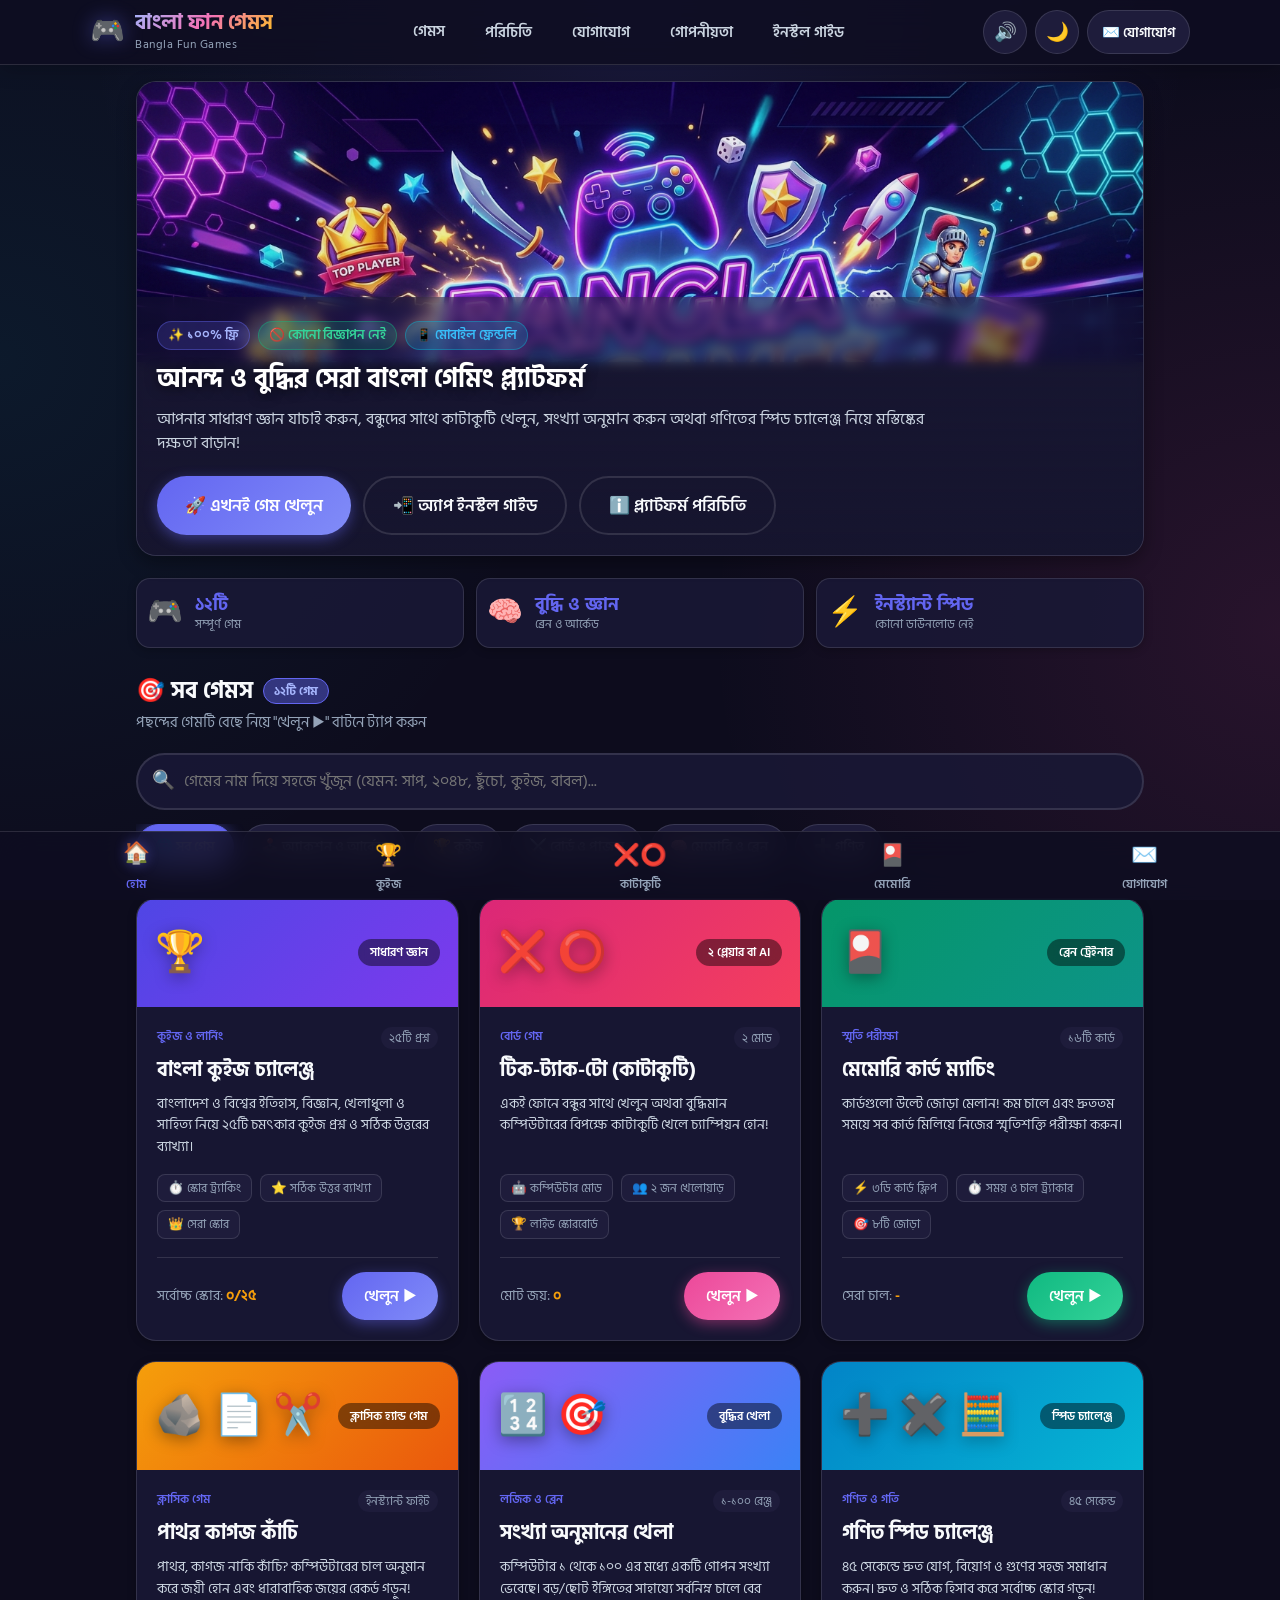
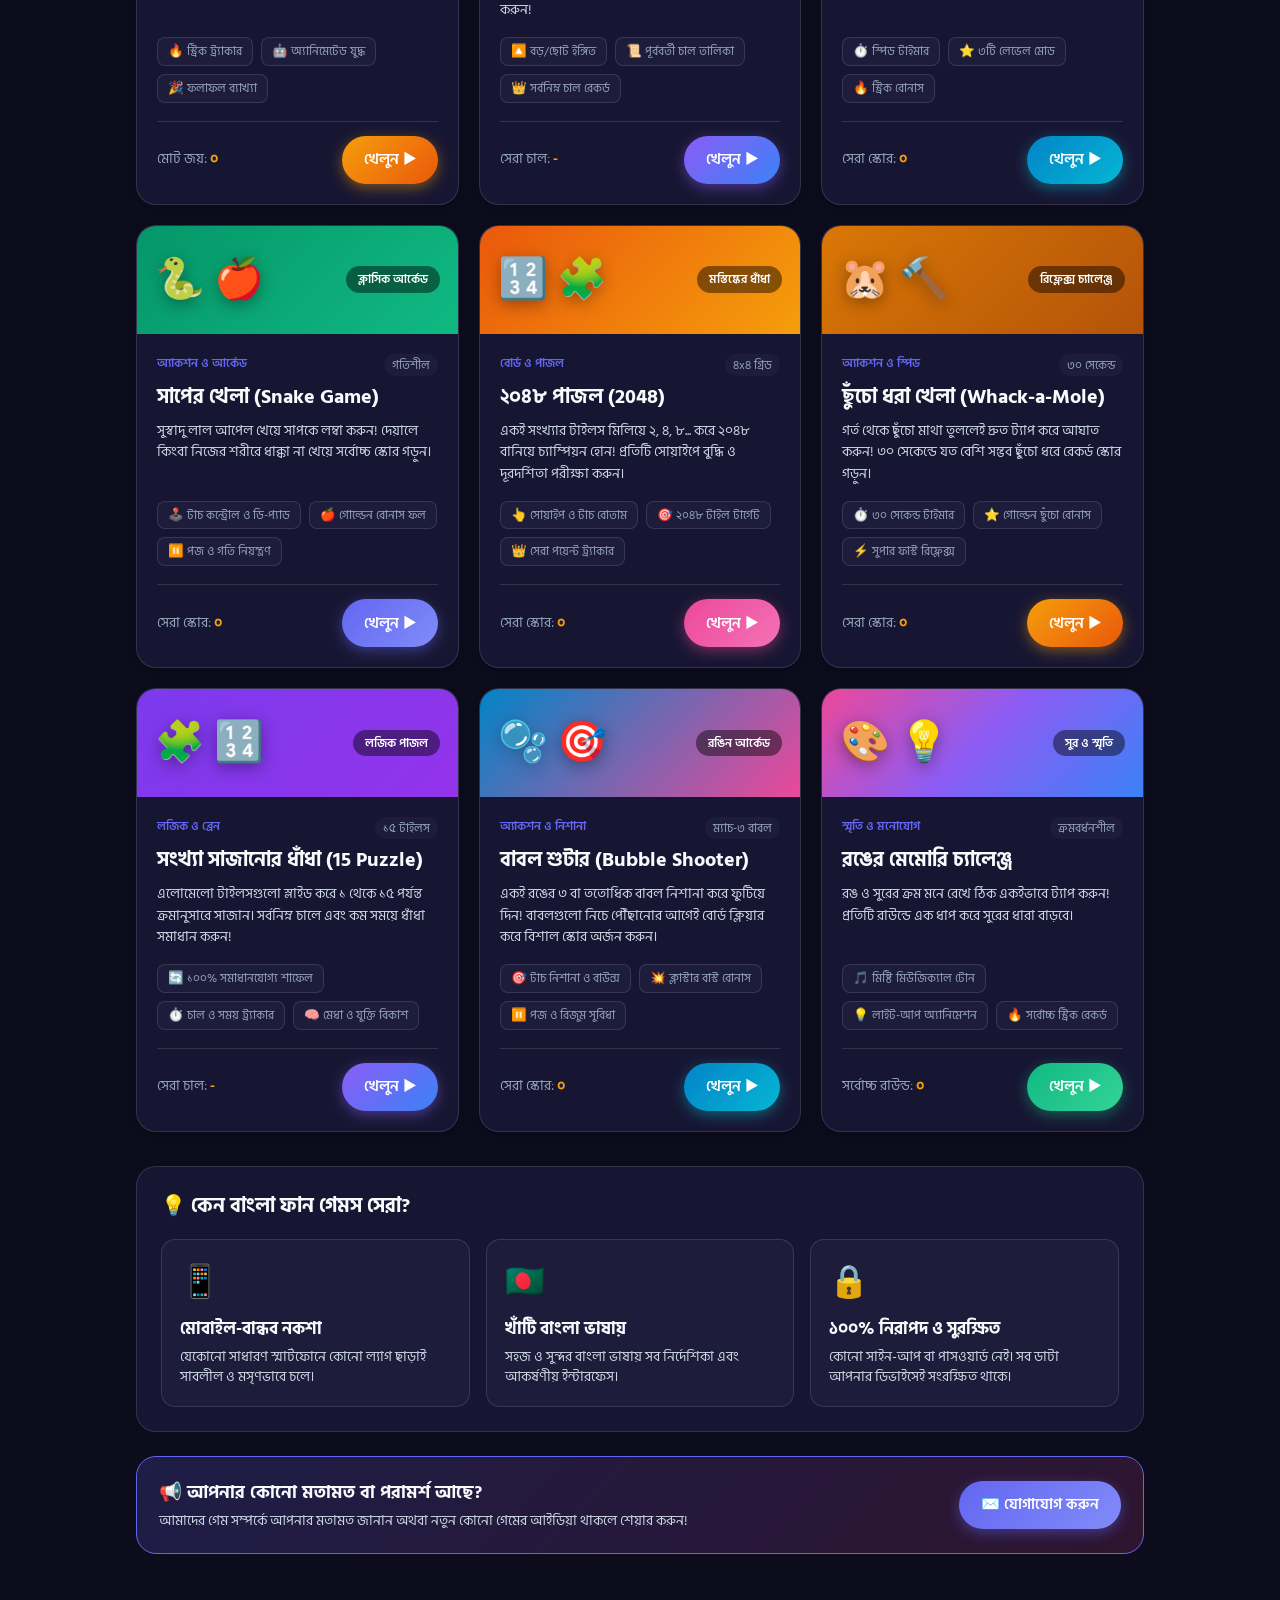
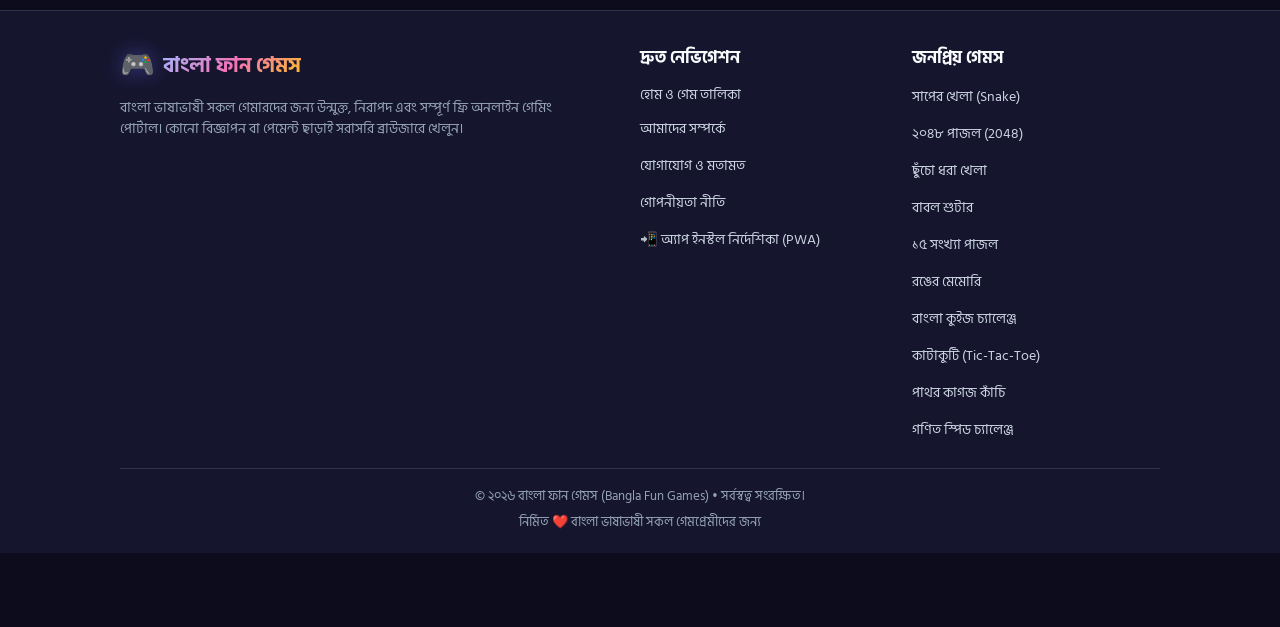
==== commit e105a96b: "refactor: improve performance and web integration Enable hardware acceleration, expand PWA meta tags" ====
--- a/index.html
+++ b/index.html
@@ -3,9 +3,22 @@
 <head>
   <meta charset="UTF-8">
   <meta name="viewport" content="width=device-width, initial-scale=1.0, maximum-scale=1.0, user-scalable=no">
-  <meta name="description" content="বাংলা ফান গেমস - সম্পূর্ণ ফ্রি, আধুনিক ও মোবাইল-বান্ধব কুইজ, টিক-ট্যাক-টো, মেমোরি, পাথর-কাগজ-কাঁচি, সংখ্যা অনুমান ও গণিত চ্যালেঞ্জ গেম।">
-  <meta name="theme-color" content="#131127">
-  <title>বাংলা ফান গেমস | Bangla Fun Games</title>
+  <meta name="description" content="বাংলা ফান গেমস - সম্পূর্ণ ফ্রি, আধুনিক ও মোবাইল-বান্ধব ১২টি মজার গেম — কুইজ, মেমোরি, টিক-ট্যাক-টো, স্নেক, ২০৪৮, বাবল শুটার ও আরও অনেক কিছু।">
+  <meta name="theme-color" content="#0d0c1d">
+  <meta name="mobile-web-app-capable" content="yes">
+  <meta name="apple-mobile-web-app-capable" content="yes">
+  <meta name="apple-mobile-web-app-status-bar-style" content="black-translucent">
+  <meta name="apple-mobile-web-app-title" content="বাংলা গেমস">
+  <meta name="application-name" content="বাংলা ফান গেমস">
+
+  <!-- PWA Manifest & Icons -->
+  <link rel="manifest" href="manifest.webmanifest">
+  <link rel="alternate" type="application/manifest+json" href="manifest.json">
+  <link rel="icon" type="image/png" sizes="192x192" href="icons/icon-192.png">
+  <link rel="icon" type="image/png" sizes="512x512" href="icons/icon-512.png">
+  <link rel="apple-touch-icon" href="icons/icon-192.png">
+
+  <title>বাংলা ফান গেমস | Bangla Fun Games - অনলাইন বাংলা গেমিং প্ল্যাটফর্ম</title>
   <link rel="stylesheet" href="style.css">
   <link rel="preconnect" href="https://fonts.googleapis.com">
   <link rel="preconnect" href="https://fonts.gstatic.com" crossorigin>
@@ -22,16 +35,29 @@
           <span class="brand-subtitle">Bangla Fun Games</span>
         </div>
       </div>
+
+      <!-- Desktop/Tablet Quick Nav -->
+      <nav class="desktop-nav-links">
+        <a href="#games-section" class="dnav-link" onclick="navigateTo('home');">গেমস</a>
+        <button class="dnav-btn" onclick="openAboutModal()">পরিচিতি</button>
+        <button class="dnav-btn" onclick="openContactModal()">যোগাযোগ</button>
+        <button class="dnav-btn" onclick="openPrivacyModal()">গোপনীয়তা</button>
+        <button class="dnav-btn" onclick="openPwaGuideModal()" title="PWA ইনস্টল নির্দেশিকা">ইনস্টল গাইড</button>
+      </nav>
       
+      <!-- Top Action Buttons -->
       <div class="nav-actions">
+        <button id="pwa-install-nav-btn" class="nav-install-btn" onclick="triggerPwaInstall()" style="display: none;" title="Android-এ অ্যাপ ইনস্টল করুন">
+          <span>📲 ইনস্টল অ্যাপ</span>
+        </button>
         <button id="sound-btn" class="icon-btn" aria-label="সাউন্ড অন বা অফ" title="সাউন্ড চালু/বন্ধ">
           <span id="sound-icon">🔊</span>
         </button>
         <button id="theme-btn" class="icon-btn" aria-label="থিম পরিবর্তন" title="থিম পরিবর্তন">
           <span id="theme-icon">🌙</span>
         </button>
-        <button class="nav-link-btn" onclick="openAboutModal()">
-          <span>ℹ️ পরিচিতি</span>
+        <button class="nav-link-btn" onclick="openContactModal()" title="যোগাযোগ ও মতামত">
+          <span>✉️ যোগাযোগ</span>
         </button>
       </div>
     </div>
@@ -42,20 +68,47 @@
     
     <!-- ==================== HOME / HUB VIEW ==================== -->
     <section id="view-home" class="app-view active">
-      <!-- Hero Banner -->
+      <!-- Hero Banner Card -->
       <div class="hero-card">
         <div class="hero-image-wrapper">
           <img src="banner.jpg" alt="Bangla Fun Games Banner" class="hero-img" onerror="this.style.display='none'">
         </div>
         <div class="hero-overlay">
-          <span class="hero-badge">✨ ১০০% ফ্রি • কোনো বিজ্ঞাপন নেই • অফলাইন সমর্থিত</span>
-          <h1 class="hero-title">আনন্দ ও বুদ্ধির সেরা বাংলা গেমস</h1>
-          <p class="hero-desc">আপনার সাধারণ জ্ঞান যাচাই করুন, বন্ধুদের সাথে খেলুন, সংখ্যা অনুমান করুন অথবা গণিতের স্পিড চ্যালেঞ্জ নিন!</p>
+          <div class="hero-badge-row">
+            <span class="hero-badge">✨ ১০০% ফ্রি</span>
+            <span class="hero-badge badge-accent">🚫 কোনো বিজ্ঞাপন নেই</span>
+            <span class="hero-badge badge-info">📱 মোবাইল ফ্রেন্ডলি</span>
+          </div>
+          <h1 class="hero-title">আনন্দ ও বুদ্ধির সেরা বাংলা গেমিং প্ল্যাটফর্ম</h1>
+          <p class="hero-desc">আপনার সাধারণ জ্ঞান যাচাই করুন, বন্ধুদের সাথে কাটাকুটি খেলুন, সংখ্যা অনুমান করুন অথবা গণিতের স্পিড চ্যালেঞ্জ নিয়ে মস্তিষ্কের দক্ষতা বাড়ান!</p>
           <div class="hero-actions">
             <a href="#games-section" class="btn btn-primary btn-large">
-              <span>🚀 গেম তালিকা দেখুন</span>
+              <span>🚀 এখনই গেম খেলুন</span>
             </a>
-          </div>
+            <button class="btn btn-outline btn-large" onclick="openPwaGuideModal()">
+              <span>📲 অ্যাপ ইনস্টল গাইড</span>
+            </button>
+            <button class="btn btn-outline btn-large" onclick="openAboutModal()">
+              <span>ℹ️ প্ল্যাটফর্ম পরিচিতি</span>
+            </button>
+          </div>
+        </div>
+      </div>
+
+      <!-- PWA Smart Install Banner -->
+      <div id="pwa-install-banner" class="pwa-install-banner" style="display: none;">
+        <div class="pwa-banner-left">
+          <span class="pwa-banner-icon">📲</span>
+          <div class="pwa-banner-info">
+            <h3 class="pwa-banner-title">মোবাইলে অ্যাপ হিসেবে ইনস্টল করুন</h3>
+            <p class="pwa-banner-desc">হোম স্ক্রিনে আইকন বানিয়ে দ্রুত, ফুল-স্ক্রিনে ও ইন্টারনেট ছাড়া অফলাইনে খেলুন!</p>
+          </div>
+        </div>
+        <div class="pwa-banner-right">
+          <button class="btn btn-accent btn-sm" onclick="triggerPwaInstall()">
+            <span>ইনস্টল করুন ⬇️</span>
+          </button>
+          <button class="pwa-dismiss-btn" onclick="dismissPwaBanner()" aria-label="বন্ধ করুন">✕</button>
         </div>
       </div>
 
@@ -64,22 +117,22 @@
         <div class="stat-pill">
           <span class="stat-icon">🎮</span>
           <div class="stat-info">
-            <span class="stat-value">৬টি</span>
-            <span class="stat-label">মজার গেম</span>
+            <span class="stat-value">১২টি</span>
+            <span class="stat-label">সম্পূর্ণ গেম</span>
           </div>
         </div>
         <div class="stat-pill">
           <span class="stat-icon">🧠</span>
           <div class="stat-info">
             <span class="stat-value">বুদ্ধি ও জ্ঞান</span>
-            <span class="stat-label">ব্রেন চ্যালেঞ্জ</span>
+            <span class="stat-label">ব্রেন ও আর্কেড</span>
           </div>
         </div>
         <div class="stat-pill">
           <span class="stat-icon">⚡</span>
           <div class="stat-info">
-            <span class="stat-value">১০০% ফ্রি</span>
-            <span class="stat-label">মোবাইল-ফার্স্ট</span>
+            <span class="stat-value">ইনস্ট্যান্ট স্পিড</span>
+            <span class="stat-label">কোনো ডাউনলোড নেই</span>
           </div>
         </div>
       </div>
@@ -87,44 +140,52 @@
       <!-- Games Hub Section -->
       <section id="games-section" class="section-games">
         <div class="section-header">
-          <h2 class="section-title">
-            <span>🎯 সব গেমস</span>
-            <span class="count-badge" id="games-count">৬টি গেম</span>
-          </h2>
-          <p class="section-subtitle">পছন্দের গেম বেছে নিয়ে "খেলুন" বাটনে ক্লিক করুন</p>
-        </div>
-
-        <!-- Search and Category Filters -->
+          <div>
+            <h2 class="section-title">
+              <span>🎯 সব গেমস</span>
+              <span class="count-badge" id="games-count">১২টি গেম</span>
+            </h2>
+            <p class="section-subtitle">পছন্দের গেমটি বেছে নিয়ে "খেলুন ▶" বাটনে ট্যাপ করুন</p>
+          </div>
+        </div>
+
+        <!-- Search Box & Category Filters -->
         <div class="filter-controls">
           <div class="search-box">
             <span class="search-icon">🔍</span>
-            <input type="text" id="game-search" placeholder="গেমের নাম দিয়ে খুঁজুন..." aria-label="গেম খুঁজুন">
+            <input type="text" id="game-search" placeholder="গেমের নাম দিয়ে সহজে খুঁজুন (যেমন: সাপ, ২০৪৮, ছুঁচো, কুইজ, বাবল)..." aria-label="গেম খুঁজুন">
             <button id="clear-search" class="clear-btn" style="display:none;" aria-label="মুছে ফেলুন">✕</button>
           </div>
-          <div class="category-tabs" role="tablist">
-            <button class="tab-btn active" data-category="all" role="tab">সব গেম</button>
-            <button class="tab-btn" data-category="quiz" role="tab">কুইজ</button>
-            <button class="tab-btn" data-category="board" role="tab">বোর্ড ও ক্লাসিক</button>
-            <button class="tab-btn" data-category="memory" role="tab">মেমোরি ও ব্রেন</button>
-            <button class="tab-btn" data-category="math" role="tab">গণিত</button>
-          </div>
-        </div>
-
-        <!-- Games Cards Grid -->
+          <div class="category-tabs" role="tablist" aria-label="গেমের ক্যাটাগরি">
+            <button class="tab-btn active" data-category="all" role="tab">🌐 সব গেম</button>
+            <button class="tab-btn" data-category="arcade" role="tab">🕹️ অ্যাকশন ও আর্কেড</button>
+            <button class="tab-btn" data-category="quiz" role="tab">🏆 কুইজ</button>
+            <button class="tab-btn" data-category="board" role="tab">⚔️ বোর্ড ও পাজল</button>
+            <button class="tab-btn" data-category="memory" role="tab">🧠 মেমোরি ও ব্রেন</button>
+            <button class="tab-btn" data-category="math" role="tab">➕ গণিত</button>
+          </div>
+        </div>
+
+        <!-- Games Cards Grid (All 6 Games) -->
         <div class="games-grid" id="games-grid">
           
           <!-- Game 1: Bengali Quiz -->
-          <article class="game-card" data-category="quiz" data-title="বাংলা কুইজ সাধারণ জ্ঞান">
+          <article class="game-card" data-category="quiz" data-title="বাংলা কুইজ সাধারণ জ্ঞান bengali quiz">
             <div class="game-card-banner quiz-banner">
               <span class="game-emoji">🏆</span>
               <span class="badge-tag">সাধারণ জ্ঞান</span>
             </div>
             <div class="game-card-body">
+              <div class="card-meta-top">
+                <span class="meta-cat">কুইজ ও লার্নিং</span>
+                <span class="meta-level">২৫টি প্রশ্ন</span>
+              </div>
               <h3 class="game-title">বাংলা কুইজ চ্যালেঞ্জ</h3>
-              <p class="game-desc">বাংলাদেশ ও বিশ্বের ইতিহাস, বিজ্ঞান, খেলাধুলা ও সাহিত্য নিয়ে ২৫টি চমৎকার কুইজ প্রশ্ন।</p>
+              <p class="game-desc">বাংলাদেশ ও বিশ্বের ইতিহাস, বিজ্ঞান, খেলাধুলা ও সাহিত্য নিয়ে ২৫টি চমৎকার কুইজ প্রশ্ন ও সঠিক উত্তরের ব্যাখ্যা।</p>
               <div class="game-features">
                 <span>⏱️ স্কোর ট্র্যাকিং</span>
                 <span>⭐ সঠিক উত্তর ব্যাখ্যা</span>
+                <span>👑 সেরা স্কোর</span>
               </div>
               <div class="card-footer">
                 <span class="best-score-preview" id="preview-best-quiz">সর্বোচ্চ স্কোর: <strong>০/২৫</strong></span>
@@ -136,17 +197,22 @@
           </article>
 
           <!-- Game 2: Tic-Tac-Toe -->
-          <article class="game-card" data-category="board" data-title="টিক ট্যাক টো কাটাকুটি">
+          <article class="game-card" data-category="board" data-title="টিক ট্যাক টো কাটাকুটি tic tac toe">
             <div class="game-card-banner ttt-banner">
               <span class="game-emoji">❌ ⭕</span>
               <span class="badge-tag">২ প্লেয়ার বা AI</span>
             </div>
             <div class="game-card-body">
+              <div class="card-meta-top">
+                <span class="meta-cat">বোর্ড গেম</span>
+                <span class="meta-level">২ মোড</span>
+              </div>
               <h3 class="game-title">টিক-ট্যাক-টো (কাটাকুটি)</h3>
-              <p class="game-desc">একই ফোনে বন্ধুর সাথে খেলুন অথবা বুদ্ধিমান কম্পিউটারের বিপক্ষে কাটাকুটি খেলে জয়ী হোন!</p>
+              <p class="game-desc">একই ফোনে বন্ধুর সাথে খেলুন অথবা বুদ্ধিমান কম্পিউটারের বিপক্ষে কাটাকুটি খেলে চ্যাম্পিয়ন হোন!</p>
               <div class="game-features">
                 <span>🤖 কম্পিউটার মোড</span>
                 <span>👥 ২ জন খেলোয়াড়</span>
+                <span>🏆 লাইভ স্কোরবোর্ড</span>
               </div>
               <div class="card-footer">
                 <span class="best-score-preview" id="preview-best-ttt">মোট জয়: <strong>০</strong></span>
@@ -158,17 +224,22 @@
           </article>
 
           <!-- Game 3: Memory Match -->
-          <article class="game-card" data-category="memory" data-title="মেমোরি কার্ড ম্যাচিং স্মৃতি পরীক্ষা">
+          <article class="game-card" data-category="memory" data-title="মেমোরি কার্ড ম্যাচিং স্মৃতি পরীক্ষা memory match">
             <div class="game-card-banner memory-banner">
               <span class="game-emoji">🎴</span>
               <span class="badge-tag">ব্রেন ট্রেইনার</span>
             </div>
             <div class="game-card-body">
+              <div class="card-meta-top">
+                <span class="meta-cat">স্মৃতি পরীক্ষা</span>
+                <span class="meta-level">১৬টি কার্ড</span>
+              </div>
               <h3 class="game-title">মেমোরি কার্ড ম্যাচিং</h3>
-              <p class="game-desc">কার্ডগুলো উল্টে জোড়া মেলান! কম চালে এবং দ্রুততম সময়ে সব কার্ড মিলিয়ে চ্যাম্পিয়ন হোন।</p>
+              <p class="game-desc">কার্ডগুলো উল্টে জোড়া মেলান! কম চালে এবং দ্রুততম সময়ে সব কার্ড মিলিয়ে নিজের স্মৃতিশক্তি পরীক্ষা করুন।</p>
               <div class="game-features">
-                <span>⚡ স্মৃতি পরীক্ষা</span>
+                <span>⚡ ৩ডি কার্ড ফ্লিপ</span>
                 <span>⏱️ সময় ও চাল ট্র্যাকার</span>
+                <span>🎯 ৮টি জোড়া</span>
               </div>
               <div class="card-footer">
                 <span class="best-score-preview" id="preview-best-memory">সেরা চাল: <strong>-</strong></span>
@@ -186,11 +257,16 @@
               <span class="badge-tag">ক্লাসিক হ্যান্ড গেম</span>
             </div>
             <div class="game-card-body">
+              <div class="card-meta-top">
+                <span class="meta-cat">ক্লাসিক গেম</span>
+                <span class="meta-level">ইনস্ট্যান্ট ফাইট</span>
+              </div>
               <h3 class="game-title">পাথর কাগজ কাঁচি</h3>
               <p class="game-desc">পাথর, কাগজ নাকি কাঁচি? কম্পিউটারের চাল অনুমান করে জয়ী হোন এবং ধারাবাহিক জয়ের রেকর্ড গড়ুন!</p>
               <div class="game-features">
                 <span>🔥 স্ট্রিক ট্র্যাকার</span>
-                <span>🤖 কম্পিউটার যুদ্ধ</span>
+                <span>🤖 অ্যানিমেটেড যুদ্ধ</span>
+                <span>🎉 ফলাফল ব্যাখ্যা</span>
               </div>
               <div class="card-footer">
                 <span class="best-score-preview" id="preview-best-rps">মোট জয়: <strong>০</strong></span>
@@ -208,11 +284,16 @@
               <span class="badge-tag">বুদ্ধির খেলা</span>
             </div>
             <div class="game-card-body">
+              <div class="card-meta-top">
+                <span class="meta-cat">লজিক ও ব্রেন</span>
+                <span class="meta-level">১-১০০ রেঞ্জ</span>
+              </div>
               <h3 class="game-title">সংখ্যা অনুমানের খেলা</h3>
-              <p class="game-desc">কম্পিউটার ১ থেকে ১০০ এর মধ্যে একটি গোপন সংখ্যা ভেবেছে। ইঙ্গিতের সাহায্যে সর্বনিম্ন চালে সংখ্যাটি খুঁজে বের করুন!</p>
+              <p class="game-desc">কম্পিউটার ১ থেকে ১০০ এর মধ্যে একটি গোপন সংখ্যা ভেবেছে। বড়/ছোট ইঙ্গিতের সাহায্যে সর্বনিম্ন চালে বের করুন!</p>
               <div class="game-features">
                 <span>🔼 বড়/ছোট ইঙ্গিত</span>
-                <span>🏆 সর্বনিম্ন চাল রেকর্ড</span>
+                <span>📜 পূর্ববর্তী চাল তালিকা</span>
+                <span>👑 সর্বনিম্ন চাল রেকর্ড</span>
               </div>
               <div class="card-footer">
                 <span class="best-score-preview" id="preview-best-guess">সেরা চাল: <strong>-</strong></span>
@@ -230,11 +311,16 @@
               <span class="badge-tag">স্পিড চ্যালেঞ্জ</span>
             </div>
             <div class="game-card-body">
+              <div class="card-meta-top">
+                <span class="meta-cat">গণিত ও গতি</span>
+                <span class="meta-level">৪৫ সেকেন্ড</span>
+              </div>
               <h3 class="game-title">গণিত স্পিড চ্যালেঞ্জ</h3>
               <p class="game-desc">৪৫ সেকেন্ডে দ্রুত যোগ, বিয়োগ ও গুণের সহজ সমাধান করুন। দ্রুত ও সঠিক হিসাব করে সর্বোচ্চ স্কোর গড়ুন!</p>
               <div class="game-features">
-                <span>⏱️ ৪৫ সেকেন্ড স্পিড</span>
+                <span>⏱️ স্পিড টাইমার</span>
                 <span>⭐ ৩টি লেভেল মোড</span>
+                <span>🔥 স্ট্রিক বোনাস</span>
               </div>
               <div class="card-footer">
                 <span class="best-score-preview" id="preview-best-math">সেরা স্কোর: <strong>০</strong></span>
@@ -245,23 +331,185 @@
             </div>
           </article>
 
+          <!-- Game 7: Snake Game (সাপের খেলা) -->
+          <article class="game-card" data-category="arcade" data-title="সাপের খেলা সাপ snake game arcade">
+            <div class="game-card-banner snake-banner">
+              <span class="game-emoji">🐍 🍎</span>
+              <span class="badge-tag">ক্লাসিক আর্কেড</span>
+            </div>
+            <div class="game-card-body">
+              <div class="card-meta-top">
+                <span class="meta-cat">অ্যাকশন ও আর্কেড</span>
+                <span class="meta-level">গতিশীল</span>
+              </div>
+              <h3 class="game-title">সাপের খেলা (Snake Game)</h3>
+              <p class="game-desc">সুস্বাদু লাল আপেল খেয়ে সাপকে লম্বা করুন! দেয়ালে কিংবা নিজের শরীরে ধাক্কা না খেয়ে সর্বোচ্চ স্কোর গড়ুন।</p>
+              <div class="game-features">
+                <span>🕹️ টাচ কন্ট্রোল ও ডি-প্যাড</span>
+                <span>🍎 গোল্ডেন বোনাস ফল</span>
+                <span>⏸️ পজ ও গতি নিয়ন্ত্রণ</span>
+              </div>
+              <div class="card-footer">
+                <span class="best-score-preview" id="preview-best-snake">সেরা স্কোর: <strong>০</strong></span>
+                <button class="btn btn-primary" onclick="launchGame('snake')">
+                  <span>খেলুন ▶</span>
+                </button>
+              </div>
+            </div>
+          </article>
+
+          <!-- Game 8: 2048 Puzzle (২০৪৮ পাজল) -->
+          <article class="game-card" data-category="board" data-title="২০৪৮ পাজল 2048 puzzle sliding number math">
+            <div class="game-card-banner p2048-banner">
+              <span class="game-emoji">🔢 🧩</span>
+              <span class="badge-tag">মস্তিষ্কের ধাঁধা</span>
+            </div>
+            <div class="game-card-body">
+              <div class="card-meta-top">
+                <span class="meta-cat">বোর্ড ও পাজল</span>
+                <span class="meta-level">৪x৪ গ্রিড</span>
+              </div>
+              <h3 class="game-title">২০৪৮ পাজল (2048)</h3>
+              <p class="game-desc">একই সংখ্যার টাইলস মিলিয়ে ২, ৪, ৮... করে ২০৪৮ বানিয়ে চ্যাম্পিয়ন হোন! প্রতিটি সোয়াইপে বুদ্ধি ও দূরদর্শিতা পরীক্ষা করুন।</p>
+              <div class="game-features">
+                <span>👆 সোয়াইপ ও টাচ বোতাম</span>
+                <span>🎯 ২০৪৮ টাইল টার্গেট</span>
+                <span>👑 সেরা পয়েন্ট ট্র্যাকার</span>
+              </div>
+              <div class="card-footer">
+                <span class="best-score-preview" id="preview-best-2048">সেরা স্কোর: <strong>০</strong></span>
+                <button class="btn btn-secondary" onclick="launchGame('2048')">
+                  <span>খেলুন ▶</span>
+                </button>
+              </div>
+            </div>
+          </article>
+
+          <!-- Game 9: Whack-a-Mole (ছুঁচো ধরা খেলা) -->
+          <article class="game-card" data-category="arcade" data-title="ছুঁচো ধরা খেলা ছুঁচো মারো whack a mole arcade mole">
+            <div class="game-card-banner whack-banner">
+              <span class="game-emoji">🐹 🔨</span>
+              <span class="badge-tag">রিফ্লেক্স চ্যালেঞ্জ</span>
+            </div>
+            <div class="game-card-body">
+              <div class="card-meta-top">
+                <span class="meta-cat">অ্যাকশন ও স্পিড</span>
+                <span class="meta-level">৩০ সেকেন্ড</span>
+              </div>
+              <h3 class="game-title">ছুঁচো ধরা খেলা (Whack-a-Mole)</h3>
+              <p class="game-desc">গর্ত থেকে ছুঁচো মাথা তুললেই দ্রুত ট্যাপ করে আঘাত করুন! ৩০ সেকেন্ডে যত বেশি সম্ভব ছুঁচো ধরে রেকর্ড স্কোর গড়ুন।</p>
+              <div class="game-features">
+                <span>⏱️ ৩০ সেকেন্ড টাইমার</span>
+                <span>⭐ গোল্ডেন ছুঁচো বোনাস</span>
+                <span>⚡ সুপার ফাস্ট রিফ্লেক্স</span>
+              </div>
+              <div class="card-footer">
+                <span class="best-score-preview" id="preview-best-whack">সেরা স্কোর: <strong>০</strong></span>
+                <button class="btn btn-warning" onclick="launchGame('whack')">
+                  <span>খেলুন ▶</span>
+                </button>
+              </div>
+            </div>
+          </article>
+
+          <!-- Game 10: 15 Number Sliding Puzzle (সংখ্যা সাজানোর ধাঁধা) -->
+          <article class="game-card" data-category="board" data-title="সংখ্যা সাজানোর ধাঁধা ১৫ পাজল 15 number sliding puzzle">
+            <div class="game-card-banner numpuzzle-banner">
+              <span class="game-emoji">🧩 🔢</span>
+              <span class="badge-tag">লজিক পাজল</span>
+            </div>
+            <div class="game-card-body">
+              <div class="card-meta-top">
+                <span class="meta-cat">লজিক ও ব্রেন</span>
+                <span class="meta-level">১৫ টাইলস</span>
+              </div>
+              <h3 class="game-title">সংখ্যা সাজানোর ধাঁধা (15 Puzzle)</h3>
+              <p class="game-desc">এলোমেলো টাইলসগুলো স্লাইড করে ১ থেকে ১৫ পর্যন্ত ক্রমানুসারে সাজান। সর্বনিম্ন চালে এবং কম সময়ে ধাঁধা সমাধান করুন!</p>
+              <div class="game-features">
+                <span>🔄 ১০০% সমাধানযোগ্য শাফেল</span>
+                <span>⏱️ চাল ও সময় ট্র্যাকার</span>
+                <span>🧠 মেধা ও যুক্তি বিকাশ</span>
+              </div>
+              <div class="card-footer">
+                <span class="best-score-preview" id="preview-best-numpuzzle">সেরা চাল: <strong>-</strong></span>
+                <button class="btn btn-purple" onclick="launchGame('numpuzzle')">
+                  <span>খেলুন ▶</span>
+                </button>
+              </div>
+            </div>
+          </article>
+
+          <!-- Game 11: Bubble Shooter (বাবল শুটার) -->
+          <article class="game-card" data-category="arcade" data-title="বাবল শুটার বাবল বাস্টার bubble shooter arcade match">
+            <div class="game-card-banner bubble-banner">
+              <span class="game-emoji">🫧 🎯</span>
+              <span class="badge-tag">রঙিন আর্কেড</span>
+            </div>
+            <div class="game-card-body">
+              <div class="card-meta-top">
+                <span class="meta-cat">অ্যাকশন ও নিশানা</span>
+                <span class="meta-level">ম্যাচ-৩ বাবল</span>
+              </div>
+              <h3 class="game-title">বাবল শুটার (Bubble Shooter)</h3>
+              <p class="game-desc">একই রঙের ৩ বা ততোধিক বাবল নিশানা করে ফুটিয়ে দিন! বাবলগুলো নিচে পৌঁছানোর আগেই বোর্ড ক্লিয়ার করে বিশাল স্কোর অর্জন করুন।</p>
+              <div class="game-features">
+                <span>🎯 টাচ নিশানা ও বাউন্স</span>
+                <span>💥 ক্লাস্টার বাস্ট বোনাস</span>
+                <span>⏸️ পজ ও রিজুম সুবিধা</span>
+              </div>
+              <div class="card-footer">
+                <span class="best-score-preview" id="preview-best-bubble">সেরা স্কোর: <strong>০</strong></span>
+                <button class="btn btn-cyan" onclick="launchGame('bubble')">
+                  <span>খেলুন ▶</span>
+                </button>
+              </div>
+            </div>
+          </article>
+
+          <!-- Game 12: Color Memory Challenge (রঙের মেমোরি চ্যালেঞ্জ) -->
+          <article class="game-card" data-category="memory" data-title="রঙের মেমোরি চ্যালেঞ্জ সাইমন সিকোয়েন্স color memory simon">
+            <div class="game-card-banner colormem-banner">
+              <span class="game-emoji">🎨 💡</span>
+              <span class="badge-tag">সুর ও স্মৃতি</span>
+            </div>
+            <div class="game-card-body">
+              <div class="card-meta-top">
+                <span class="meta-cat">স্মৃতি ও মনোযোগ</span>
+                <span class="meta-level">ক্রমবর্ধনশীল</span>
+              </div>
+              <h3 class="game-title">রঙের মেমোরি চ্যালেঞ্জ</h3>
+              <p class="game-desc">রঙ ও সুরের ক্রম মনে রেখে ঠিক একইভাবে ট্যাপ করুন! প্রতিটি রাউন্ডে এক ধাপ করে সুরের ধারা বাড়বে।</p>
+              <div class="game-features">
+                <span>🎵 মিষ্টি মিউজিক্যাল টোন</span>
+                <span>💡 লাইট-আপ অ্যানিমেশন</span>
+                <span>🔥 সর্বোচ্চ স্ট্রিক রেকর্ড</span>
+              </div>
+              <div class="card-footer">
+                <span class="best-score-preview" id="preview-best-colormem">সর্বোচ্চ রাউন্ড: <strong>০</strong></span>
+                <button class="btn btn-accent" onclick="launchGame('colormem')">
+                  <span>খেলুন ▶</span>
+                </button>
+              </div>
+            </div>
+          </article>
+
         </div>
 
         <div id="no-results" class="no-results" style="display:none;">
           <span>🔍</span>
-          <p>কোনো গেম খুঁজে পাওয়া যায়নি! অন্য নামে অনুসন্ধান করুন।</p>
+          <p>কোনো গেম খুঁজে পাওয়া যায়নি! অন্য কোনো শব্দ দিয়ে অনুসন্ধান করুন।</p>
           <button class="btn btn-outline" onclick="resetSearch()">সব গেম দেখুন</button>
         </div>
       </section>
 
-      <!-- Why Bangla Fun Games section -->
+      <!-- Why Bangla Fun Games Features Section -->
       <section class="section-info">
         <h3 class="info-title">💡 কেন বাংলা ফান গেমস সেরা?</h3>
         <div class="info-grid">
           <div class="info-box">
             <span class="info-icon">📱</span>
-            <h4>মোবাইল ফ্রেন্ডলি</h4>
-            <p>যেকোনো সাধারণ স্মার্টফোনে কোনো ল্যাগ ছাড়াই সাবলীলভাবে চলে।</p>
+            <h4>মোবাইল-বান্ধব নকশা</h4>
+            <p>যেকোনো সাধারণ স্মার্টফোনে কোনো ল্যাগ ছাড়াই সাবলীল ও মসৃণভাবে চলে।</p>
           </div>
           <div class="info-box">
             <span class="info-icon">🇧🇩</span>
@@ -270,10 +518,21 @@
           </div>
           <div class="info-box">
             <span class="info-icon">🔒</span>
-            <h4>১০০% নিরাপদ ও ফ্রি</h4>
-            <p>কোনো সাইন-আপ বা পেমেন্ট নেই। ডাটা ডিভাইসেই সংরক্ষিত থাকে।</p>
-          </div>
-        </div>
+            <h4>১০০% নিরাপদ ও সুরক্ষিত</h4>
+            <p>কোনো সাইন-আপ বা পাসওয়ার্ড নেই। সব ডাটা আপনার ডিভাইসেই সংরক্ষিত থাকে।</p>
+          </div>
+        </div>
+      </section>
+
+      <!-- Quick Platform Actions Banner -->
+      <section class="quick-banner">
+        <div class="quick-banner-content">
+          <h3>📢 আপনার কোনো মতামত বা পরামর্শ আছে?</h3>
+          <p>আমাদের গেম সম্পর্কে আপনার মতামত জানান অথবা নতুন কোনো গেমের আইডিয়া থাকলে শেয়ার করুন!</p>
+        </div>
+        <button class="btn btn-primary" onclick="openContactModal()">
+          <span>✉️ যোগাযোগ করুন</span>
+        </button>
       </section>
     </section>
 
@@ -293,7 +552,7 @@
       <div id="help-quiz" class="help-card" style="display:none;">
         <h4>📝 কুইজ খেলার নিয়ম:</h4>
         <p>• প্রতিটি প্রশ্নের জন্য ৪টি বিকল্প থাকবে, সঠিকটি বেছে নিন।</p>
-        <p>• সঠিক উত্তর দিলে পয়েন্ট পাবেন এবং তাৎক্ষণিক ফলাফল দেখতে পাবেন।</p>
+        <p>• সঠিক উত্তর দিলে পয়েন্ট পাবেন এবং তাৎক্ষণিক ফলাফল ও ব্যাখ্যা দেখতে পাবেন।</p>
         <p>• সব প্রশ্ন শেষে আপনার সর্বমোট স্কোর ও পারফরম্যান্স বিশ্লেষণ দেখতে পাবেন।</p>
       </div>
 
@@ -844,49 +1103,566 @@
       </div>
     </section>
 
+    <!-- ==================== GAME 7: SNAKE GAME (সাপের খেলা) ==================== -->
+    <section id="view-snake" class="app-view">
+      <div class="view-header">
+        <button class="back-btn" onclick="navigateTo('home')">
+          <span>← গেম তালিকায় ফিরুন</span>
+        </button>
+        <h2 class="view-heading">🐍 সাপের খেলা (Snake Game)</h2>
+        <button class="help-btn" onclick="toggleHelp('snake')">
+          <span>❓ নিয়ম</span>
+        </button>
+      </div>
+
+      <!-- Snake Help -->
+      <div id="help-snake" class="help-card" style="display:none;">
+        <h4>📝 খেলার নিয়মাবলী:</h4>
+        <p>• অন-স্ক্রিন তীর চিহ্ন বোতাম অথবা সোয়াইপ করে সাপকে পরিচালনা করুন।</p>
+        <p>• লাল আপেল খেলে <strong>১০ পয়েন্ট</strong> এবং সাপ ১ ঘর লম্বা হয়।</p>
+        <p>• মাঝে মাঝে আসা গোল্ডেন আপেল খেলে <strong>৩০ বোনাস পয়েন্ট</strong> পাবেন!</p>
+        <p>• নিজের শরীরে বা দেয়ালে ধাক্কা খেলে খেলা শেষ হবে।</p>
+      </div>
+
+      <div class="snake-container">
+        <!-- Snake Stats Bar -->
+        <div class="game-stats-bar">
+          <div class="gstat-item">
+            <span class="g-lbl">বর্তমান স্কোর</span>
+            <span class="g-val" id="snake-score-val">০</span>
+          </div>
+          <div class="gstat-item">
+            <span class="g-lbl">সর্বোচ্চ স্কোর</span>
+            <span class="g-val" id="snake-best-val">০</span>
+          </div>
+          <div class="gstat-item">
+            <span class="g-lbl">খাওয়া আপেল</span>
+            <span class="g-val" id="snake-apple-val">০টি</span>
+          </div>
+        </div>
+
+        <!-- Snake Canvas Wrapper -->
+        <div class="canvas-wrapper">
+          <canvas id="snake-canvas" width="360" height="360"></canvas>
+          <div id="snake-overlay" class="game-canvas-overlay" style="display:none;">
+            <div class="overlay-box">
+              <span class="overlay-icon" id="snake-overlay-icon">💥</span>
+              <h3 id="snake-overlay-title">খেলা সমাপ্ত!</h3>
+              <p id="snake-overlay-desc">দেয়ালে বা নিজের গায়ে ধাক্কা লেগেছে।</p>
+              <button class="btn btn-primary btn-large" onclick="restartSnakeGame()">
+                <span>🔄 আবার খেলুন</span>
+              </button>
+            </div>
+          </div>
+        </div>
+
+        <!-- Mobile Touch D-Pad -->
+        <div class="touch-dpad">
+          <div class="dpad-row dpad-row-top">
+            <button class="dpad-btn" id="dpad-up" aria-label="উপরে">⬆️</button>
+          </div>
+          <div class="dpad-row dpad-row-mid">
+            <button class="dpad-btn" id="dpad-left" aria-label="বামে">⬅️</button>
+            <div class="dpad-center">🎮</div>
+            <button class="dpad-btn" id="dpad-right" aria-label="ডানে">➡️</button>
+          </div>
+          <div class="dpad-row dpad-row-bottom">
+            <button class="dpad-btn" id="dpad-down" aria-label="নিচে">⬇️</button>
+          </div>
+        </div>
+
+        <!-- Snake Controls -->
+        <div class="game-controls">
+          <button class="btn btn-outline" id="snake-pause-btn" onclick="togglePauseSnake()">
+            <span id="snake-pause-text">⏸️ বিরতি</span>
+          </button>
+          <button class="btn btn-primary" onclick="restartSnakeGame()">
+            <span>🔄 নতুন করে খেলুন</span>
+          </button>
+        </div>
+      </div>
+    </section>
+
+    <!-- ==================== GAME 8: 2048 PUZZLE (২০৪৮ পাজল) ==================== -->
+    <section id="view-2048" class="app-view">
+      <div class="view-header">
+        <button class="back-btn" onclick="navigateTo('home')">
+          <span>← গেম তালিকায় ফিরুন</span>
+        </button>
+        <h2 class="view-heading">🔢 ২০৪৮ পাজল (2048 Puzzle)</h2>
+        <button class="help-btn" onclick="toggleHelp('2048')">
+          <span>❓ নিয়ম</span>
+        </button>
+      </div>
+
+      <!-- 2048 Help -->
+      <div id="help-2048" class="help-card" style="display:none;">
+        <h4>📝 খেলার নিয়মাবলী:</h4>
+        <p>• অন-স্ক্রিন তীর বাটন অথবা স্ক্রিনে সোয়াইপ করে সব টাইলস এক সাথে সরান।</p>
+        <p>• একই সংখ্যার দুটি টাইলস একত্রিত হলে তারা যুক্ত হয়ে দ্বিগুণ হয় (যেমন: ২+২=৪, ৪+৪=৮)।</p>
+        <p>• লক্ষ্য হলো <strong>২০৪৮ টাইলস</strong> তৈরি করা! নতুন চাল দেওয়ার জায়গা না থাকলে খেলা শেষ।</p>
+      </div>
+
+      <div class="p2048-container">
+        <!-- 2048 Stats -->
+        <div class="game-stats-bar">
+          <div class="gstat-item">
+            <span class="g-lbl">বর্তমান স্কোর</span>
+            <span class="g-val" id="p2048-score-val">০</span>
+          </div>
+          <div class="gstat-item">
+            <span class="g-lbl">সর্বোচ্চ স্কোর</span>
+            <span class="g-val" id="p2048-best-val">০</span>
+          </div>
+          <div class="gstat-item">
+            <span class="g-lbl">টার্গেট</span>
+            <span class="g-val highlight-val">২০৪৮</span>
+          </div>
+        </div>
+
+        <!-- 2048 Grid Board -->
+        <div class="p2048-board-wrapper">
+          <div class="p2048-grid" id="p2048-grid">
+            <!-- 16 cells rendered dynamically -->
+          </div>
+          <div id="p2048-overlay" class="game-canvas-overlay" style="display:none;">
+            <div class="overlay-box">
+              <span class="overlay-icon" id="p2048-overlay-icon">🏆</span>
+              <h3 id="p2048-overlay-title">দারুণ জয়!</h3>
+              <p id="p2048-overlay-desc">আপনি ২০৪৮ টাইলস তৈরি করেছেন!</p>
+              <div class="overlay-buttons">
+                <button class="btn btn-secondary" onclick="restart2048()">
+                  <span>🔄 নতুন গেম</span>
+                </button>
+                <button class="btn btn-outline" id="p2048-continue-btn" onclick="continue2048()" style="display:none;">
+                  <span>চালিয়ে যান ▶</span>
+                </button>
+              </div>
+            </div>
+          </div>
+        </div>
+
+        <!-- Mobile Touch Direction Controls -->
+        <div class="touch-dpad">
+          <div class="dpad-row dpad-row-top">
+            <button class="dpad-btn" onclick="move2048('up')" aria-label="উপরে">⬆️</button>
+          </div>
+          <div class="dpad-row dpad-row-mid">
+            <button class="dpad-btn" onclick="move2048('left')" aria-label="বামে">⬅️</button>
+            <div class="dpad-center">🧩</div>
+            <button class="dpad-btn" onclick="move2048('right')" aria-label="ডানে">➡️</button>
+          </div>
+          <div class="dpad-row dpad-row-bottom">
+            <button class="dpad-btn" onclick="move2048('down')" aria-label="নিচে">⬇️</button>
+          </div>
+        </div>
+
+        <!-- Controls -->
+        <div class="game-controls">
+          <button class="btn btn-secondary" onclick="restart2048()">
+            <span>🔄 নতুন গেম শুরু</span>
+          </button>
+        </div>
+      </div>
+    </section>
+
+    <!-- ==================== GAME 9: WHACK-A-MOLE (ছুঁচো ধরা খেলা) ==================== -->
+    <section id="view-whack" class="app-view">
+      <div class="view-header">
+        <button class="back-btn" onclick="navigateTo('home')">
+          <span>← গেম তালিকায় ফিরুন</span>
+        </button>
+        <h2 class="view-heading">🐹🔨 ছুঁচো ধরা খেলা (Whack-a-Mole)</h2>
+        <button class="help-btn" onclick="toggleHelp('whack')">
+          <span>❓ নিয়ম</span>
+        </button>
+      </div>
+
+      <!-- Whack Help -->
+      <div id="help-whack" class="help-card" style="display:none;">
+        <h4>📝 খেলার নিয়মাবলী:</h4>
+        <p>• প্রতিটি রাউন্ডে সময় থাকবে <strong>৩০ সেকেন্ড</strong>।</p>
+        <p>• গর্ত থেকে ছুঁচো মাথা তুললে সাথে সাথে ট্যাপ করুন!</p>
+        <p>• সাধারণ ছুঁচোতে <strong>১০ পয়েন্ট</strong> এবং চকচকে গোল্ডেন ছুঁচোতে <strong>৩০ পয়েন্ট</strong> পাবেন।</p>
+        <p>• সময় শেষ হওয়ার আগে যত বেশি সম্ভব ছুঁচো ধরে রেকর্ড গড়ুন!</p>
+      </div>
+
+      <div class="whack-container">
+        <!-- Whack Stats Bar -->
+        <div class="game-stats-bar">
+          <div class="gstat-item timer-item">
+            <span class="g-lbl">অবশিষ্ট সময়</span>
+            <span class="g-val" id="whack-timer-val">৩০ সে.</span>
+          </div>
+          <div class="gstat-item">
+            <span class="g-lbl">মোট স্কোর</span>
+            <span class="g-val" id="whack-score-val">০</span>
+          </div>
+          <div class="gstat-item">
+            <span class="g-lbl">সর্বোচ্চ স্কোর</span>
+            <span class="g-val" id="whack-best-val">০</span>
+          </div>
+        </div>
+
+        <!-- 3x3 Mole Grid -->
+        <div class="whack-grid" id="whack-grid">
+          <!-- 9 holes rendered dynamically -->
+        </div>
+
+        <!-- Result Card -->
+        <div class="result-card" id="whack-result-card" style="display:none;">
+          <div class="result-trophy">⏱️</div>
+          <h3 class="result-title">সময় সমাপ্ত!</h3>
+          <p class="result-subtitle" id="whack-result-greeting">দারুণ স্পিড দেখিয়েছেন!</p>
+
+          <div class="result-score-circle">
+            <span class="score-large" id="whack-final-score">০</span>
+            <span class="score-total">পয়েন্ট</span>
+          </div>
+
+          <div class="result-stats-grid">
+            <div class="res-stat">
+              <span class="res-stat-icon">🔨</span>
+              <span class="res-stat-val" id="whack-final-hits">০টি</span>
+              <span class="res-stat-name">সফল আঘাত</span>
+            </div>
+            <div class="res-stat">
+              <span class="res-stat-icon">👑</span>
+              <span class="res-stat-val" id="whack-final-best">০</span>
+              <span class="res-stat-name">সর্বোচ্চ রেকর্ড</span>
+            </div>
+          </div>
+
+          <div class="result-actions">
+            <button class="btn btn-warning btn-large" onclick="restartWhackGame()">
+              <span>🔄 আবার চ্যালেঞ্জ নিন</span>
+            </button>
+            <button class="btn btn-outline" onclick="navigateTo('home')">
+              <span>🏠 গেম তালিকা</span>
+            </button>
+          </div>
+        </div>
+
+        <!-- Controls -->
+        <div class="game-controls" id="whack-active-controls">
+          <button class="btn btn-outline" id="whack-pause-btn" onclick="togglePauseWhack()">
+            <span id="whack-pause-text">⏸️ বিরতি</span>
+          </button>
+          <button class="btn btn-warning" onclick="restartWhackGame()">
+            <span>🔄 নতুন রাউন্ড শুরু</span>
+          </button>
+        </div>
+      </div>
+    </section>
+
+    <!-- ==================== GAME 10: 15 NUMBER PUZZLE (সংখ্যা সাজানোর ধাঁধা) ==================== -->
+    <section id="view-numpuzzle" class="app-view">
+      <div class="view-header">
+        <button class="back-btn" onclick="navigateTo('home')">
+          <span>← গেম তালিকায় ফিরুন</span>
+        </button>
+        <h2 class="view-heading">🧩 সংখ্যা সাজানোর ধাঁধা (15 Puzzle)</h2>
+        <button class="help-btn" onclick="toggleHelp('numpuzzle')">
+          <span>❓ নিয়ম</span>
+        </button>
+      </div>
+
+      <!-- Number Puzzle Help -->
+      <div id="help-numpuzzle" class="help-card" style="display:none;">
+        <h4>📝 খেলার নিয়মাবলী:</h4>
+        <p>• খালি ঘরের পাশের টাইলসে ট্যাপ করলেই সেটি খালি ঘরে সরে যাবে।</p>
+        <p>• টাইলসগুলোকে ক্রমানুসারে <strong>১ থেকে ১৫</strong> পর্যন্ত সাজাতে হবে।</p>
+        <p>• শেষ ঘরটি ফাঁকা থাকবে। কম চালে এবং দ্রুততম সময়ে সমাধান করার চেষ্টা করুন!</p>
+      </div>
+
+      <div class="numpuzzle-container">
+        <!-- Number Puzzle Stats -->
+        <div class="game-stats-bar">
+          <div class="gstat-item">
+            <span class="g-lbl">মোট চাল</span>
+            <span class="g-val" id="numpuzzle-moves-val">০</span>
+          </div>
+          <div class="gstat-item">
+            <span class="g-lbl">ব্যয়িত সময়</span>
+            <span class="g-val" id="numpuzzle-time-val">০০:০০</span>
+          </div>
+          <div class="gstat-item">
+            <span class="g-lbl">সেরা রেকর্ড</span>
+            <span class="g-val" id="numpuzzle-best-val">-</span>
+          </div>
+        </div>
+
+        <!-- 4x4 Sliding Board -->
+        <div class="numpuzzle-board-wrapper">
+          <div class="numpuzzle-grid" id="numpuzzle-grid">
+            <!-- 16 tiles rendered dynamically -->
+          </div>
+
+          <div id="numpuzzle-overlay" class="game-canvas-overlay" style="display:none;">
+            <div class="overlay-box">
+              <span class="overlay-icon">🎉</span>
+              <h3>অভিনন্দন! আপনি জিতেছেন!</h3>
+              <p id="numpuzzle-win-details">ধাঁধাটি সফলভাবে সাজানো হয়েছে।</p>
+              <button class="btn btn-purple btn-large" onclick="restartNumPuzzle()">
+                <span>🔄 নতুন করে খেলুন</span>
+              </button>
+            </div>
+          </div>
+        </div>
+
+        <!-- Controls -->
+        <div class="game-controls">
+          <button class="btn btn-purple" onclick="restartNumPuzzle()">
+            <span>🔄 নতুন করে শাফেল করুন</span>
+          </button>
+        </div>
+      </div>
+    </section>
+
+    <!-- ==================== GAME 11: BUBBLE SHOOTER (বাবল শুটার) ==================== -->
+    <section id="view-bubble" class="app-view">
+      <div class="view-header">
+        <button class="back-btn" onclick="navigateTo('home')">
+          <span>← গেম তালিকায় ফিরুন</span>
+        </button>
+        <h2 class="view-heading">🫧 বাবল শুটার (Bubble Shooter)</h2>
+        <button class="help-btn" onclick="toggleHelp('bubble')">
+          <span>❓ নিয়ম</span>
+        </button>
+      </div>
+
+      <!-- Bubble Help -->
+      <div id="help-bubble" class="help-card" style="display:none;">
+        <h4>📝 খেলার নিয়মাবলী:</h4>
+        <p>• স্ক্রিনে ট্যাপ করে অথবা ড্র্যাগ করে নিশানা নির্ধারণ করুন এবং বাবল ছুঁড়ুন।</p>
+        <p>• একই রঙের <strong>৩টি বা ততোধিক বাবল</strong> একত্রিত হলে সেগুলো ফেটে যাবে।</p>
+        <p>• বাবলগুলো যেন নিচের সীমানা রেখা স্পর্শ না করে! সব বাবল ক্লিয়ার করে সর্বোচ্চ পয়েন্ট নিন।</p>
+      </div>
+
+      <div class="bubble-container">
+        <!-- Bubble Stats Bar -->
+        <div class="game-stats-bar">
+          <div class="gstat-item">
+            <span class="g-lbl">মোট স্কোর</span>
+            <span class="g-val" id="bubble-score-val">০</span>
+          </div>
+          <div class="gstat-item">
+            <span class="g-lbl">সর্বোচ্চ স্কোর</span>
+            <span class="g-val" id="bubble-best-val">০</span>
+          </div>
+          <div class="gstat-item">
+            <span class="g-lbl">পরবর্তী বাবল</span>
+            <span class="g-val next-bubble-preview" id="bubble-next-preview">🫧</span>
+          </div>
+        </div>
+
+        <!-- Bubble Canvas Area -->
+        <div class="canvas-wrapper">
+          <canvas id="bubble-canvas" width="360" height="460"></canvas>
+          <div id="bubble-overlay" class="game-canvas-overlay" style="display:none;">
+            <div class="overlay-box">
+              <span class="overlay-icon" id="bubble-overlay-icon">💥</span>
+              <h3 id="bubble-overlay-title">খেলা শেষ!</h3>
+              <p id="bubble-overlay-desc">বাবল সীমানা পার হয়ে গেছে।</p>
+              <button class="btn btn-cyan btn-large" onclick="restartBubbleGame()">
+                <span>🔄 আবার খেলুন</span>
+              </button>
+            </div>
+          </div>
+        </div>
+
+        <!-- Controls -->
+        <div class="game-controls">
+          <button class="btn btn-outline" id="bubble-pause-btn" onclick="togglePauseBubble()">
+            <span id="bubble-pause-text">⏸️ বিরতি</span>
+          </button>
+          <button class="btn btn-cyan" onclick="restartBubbleGame()">
+            <span>🔄 নতুন খেলা শুরু</span>
+          </button>
+        </div>
+      </div>
+    </section>
+
+    <!-- ==================== GAME 12: COLOR MEMORY CHALLENGE (রঙের মেমোরি) ==================== -->
+    <section id="view-colormem" class="app-view">
+      <div class="view-header">
+        <button class="back-btn" onclick="navigateTo('home')">
+          <span>← গেম তালিকায় ফিরুন</span>
+        </button>
+        <h2 class="view-heading">🎨 রঙের মেমোরি চ্যালেঞ্জ (Color Memory)</h2>
+        <button class="help-btn" onclick="toggleHelp('colormem')">
+          <span>❓ নিয়ম</span>
+        </button>
+      </div>
+
+      <!-- Color Memory Help -->
+      <div id="help-colormem" class="help-card" style="display:none;">
+        <h4>📝 খেলার নিয়মাবলী:</h4>
+        <p>• খেলা শুরু হলে রঙের প্যাডগুলো একের পর এক আলো জ্বালবে এবং সুর বাজাবে।</p>
+        <p>• রঙের এই ক্রমটি মনোযোগ দিয়ে লক্ষ্য করুন।</p>
+        <p>• আলো জ্বলা শেষ হলে ঠিক একই ক্রমানুসারে প্যাডগুলোতে ট্যাপ করুন।</p>
+        <p>• প্রতিটি সফল রাউন্ডে ক্রমটি এক ধাপ করে বড় হবে। দেখি আপনি কত রাউন্ড পর্যন্ত যেতে পারেন!</p>
+      </div>
+
+      <div class="colormem-container">
+        <!-- Color Memory Stats Bar -->
+        <div class="game-stats-bar">
+          <div class="gstat-item">
+            <span class="g-lbl">বর্তমান রাউন্ড</span>
+            <span class="g-val highlight-val" id="colormem-round-val">১</span>
+          </div>
+          <div class="gstat-item">
+            <span class="g-lbl">সর্বোচ্চ রেকর্ড</span>
+            <span class="g-val" id="colormem-best-val">০</span>
+          </div>
+        </div>
+
+        <!-- Game Status Toast -->
+        <div class="colormem-status-box" id="colormem-status-box">
+          <span id="colormem-status-text">▶️ "শুরু করুন" বাটনে চাপ দিন</span>
+        </div>
+
+        <!-- 4 Simon-style Color Pads in Circle / Rounded Grid -->
+        <div class="colormem-arena">
+          <div class="colormem-pad pad-green" id="cpad-0" onclick="handleColorPadClick(0)">
+            <span class="cpad-label">সবুজ</span>
+          </div>
+          <div class="colormem-pad pad-red" id="cpad-1" onclick="handleColorPadClick(1)">
+            <span class="cpad-label">লাল</span>
+          </div>
+          <div class="colormem-pad pad-yellow" id="cpad-2" onclick="handleColorPadClick(2)">
+            <span class="cpad-label">হলুদ</span>
+          </div>
+          <div class="colormem-pad pad-blue" id="cpad-3" onclick="handleColorPadClick(3)">
+            <span class="cpad-label">নীল</span>
+          </div>
+          <div class="colormem-center-hub">
+            <span id="colormem-hub-score">১</span>
+          </div>
+        </div>
+
+        <!-- Result Card -->
+        <div class="result-card" id="colormem-result-card" style="display:none;">
+          <div class="result-trophy">⚡</div>
+          <h3 class="result-title">ক্রমটি ভুল হয়েছে!</h3>
+          <p class="result-subtitle" id="colormem-result-greeting">ভালো স্মৃতিশক্তির পরিচয় দিয়েছেন!</p>
+
+          <div class="result-score-circle">
+            <span class="score-large" id="colormem-final-round">০</span>
+            <span class="score-total">রাউন্ড</span>
+          </div>
+
+          <div class="result-actions">
+            <button class="btn btn-accent btn-large" onclick="restartColorMemory()">
+              <span>🔄 আবার চেষ্টা করুন</span>
+            </button>
+            <button class="btn btn-outline" onclick="navigateTo('home')">
+              <span>🏠 গেম তালিকা</span>
+            </button>
+          </div>
+        </div>
+
+        <!-- Controls -->
+        <div class="game-controls" id="colormem-active-controls">
+          <button class="btn btn-accent btn-large" id="colormem-start-btn" onclick="startColorMemory()">
+            <span>▶️ খেলা শুরু করুন</span>
+          </button>
+        </div>
+      </div>
+    </section>
+
   </main>
 
-  <!-- ==================== ABOUT / INFO MODAL ==================== -->
-  <div id="about-modal" class="modal-backdrop" style="display:none;">
+  <!-- ==================== PROFESSIONAL FOOTER ==================== -->
+  <footer class="app-footer">
+    <div class="footer-container">
+      <div class="footer-col brand-col">
+        <div class="footer-brand" onclick="navigateTo('home')">
+          <span class="brand-icon">🎮</span>
+          <span class="brand-title">বাংলা ফান গেমস</span>
+        </div>
+        <p class="footer-desc">বাংলা ভাষাভাষী সকল গেমারদের জন্য উন্মুক্ত, নিরাপদ এবং সম্পূর্ণ ফ্রি অনলাইন গেমিং পোর্টাল। কোনো বিজ্ঞাপন বা পেমেন্ট ছাড়াই সরাসরি ব্রাউজারে খেলুন।</p>
+      </div>
+
+      <div class="footer-col">
+        <h4 class="footer-heading">দ্রুত নেভিগেশন</h4>
+        <ul class="footer-links">
+          <li><a href="#games-section" onclick="navigateTo('home');">হোম ও গেম তালিকা</a></li>
+          <li><button onclick="openAboutModal()" class="footer-link-btn">আমাদের সম্পর্কে</button></li>
+          <li><button onclick="openContactModal()" class="footer-link-btn">যোগাযোগ ও মতামত</button></li>
+          <li><button onclick="openPrivacyModal()" class="footer-link-btn">গোপনীয়তা নীতি</button></li>
+          <li><button onclick="openPwaGuideModal()" class="footer-link-btn">📲 অ্যাপ ইনস্টল নির্দেশিকা (PWA)</button></li>
+        </ul>
+      </div>
+
+      <div class="footer-col">
+        <h4 class="footer-heading">জনপ্রিয় গেমস</h4>
+        <ul class="footer-links">
+          <li><button onclick="launchGame('snake')" class="footer-link-btn">সাপের খেলা (Snake)</button></li>
+          <li><button onclick="launchGame('2048')" class="footer-link-btn">২০৪৮ পাজল (2048)</button></li>
+          <li><button onclick="launchGame('whack')" class="footer-link-btn">ছুঁচো ধরা খেলা</button></li>
+          <li><button onclick="launchGame('bubble')" class="footer-link-btn">বাবল শুটার</button></li>
+          <li><button onclick="launchGame('numpuzzle')" class="footer-link-btn">১৫ সংখ্যা পাজল</button></li>
+          <li><button onclick="launchGame('colormem')" class="footer-link-btn">রঙের মেমোরি</button></li>
+          <li><button onclick="launchGame('quiz')" class="footer-link-btn">বাংলা কুইজ চ্যালেঞ্জ</button></li>
+          <li><button onclick="launchGame('tictactoe')" class="footer-link-btn">কাটাকুটি (Tic-Tac-Toe)</button></li>
+          <li><button onclick="launchGame('rps')" class="footer-link-btn">পাথর কাগজ কাঁচি</button></li>
+          <li><button onclick="launchGame('math')" class="footer-link-btn">গণিত স্পিড চ্যালেঞ্জ</button></li>
+        </ul>
+      </div>
+    </div>
+
+    <div class="footer-bottom">
+      <p>© ২০২৬ বাংলা ফান গেমস (Bangla Fun Games) • সর্বস্বত্ব সংরক্ষিত।</p>
+      <p class="footer-made-with">নির্মিত ❤️ বাংলা ভাষাভাষী সকল গেমপ্রেমীদের জন্য</p>
+    </div>
+  </footer>
+
+  <!-- ==================== MODAL 1: ABOUT (পরিচিতি) ==================== -->
+  <div id="about-modal" class="modal-backdrop" style="display:none;" role="dialog" aria-modal="true" aria-labelledby="about-title">
     <div class="modal-card about-modal-card">
       <div class="modal-top">
-        <h3 class="modal-title">ℹ️ বাংলা ফান গেমস সম্পর্কে</h3>
+        <h3 class="modal-title" id="about-title">ℹ️ বাংলা ফান গেমস সম্পর্কে</h3>
         <button class="close-x" onclick="closeAboutModal()" aria-label="বন্ধ করুন">✕</button>
       </div>
       
       <div class="about-content">
-        <p><strong>বাংলা ফান গেমস (Bangla Fun Games)</strong> একটি সম্পূর্ণ ফ্রি, আধুনিক ও মোবাইল-বান্ধব অনলাইন গেমিং পোর্টাল। এতে রয়েছে ৬টি দারুণ শিক্ষামূলক ও মজার গেম।</p>
+        <p><strong>বাংলা ফান গেমস (Bangla Fun Games)</strong> একটি আধুনিক, শিক্ষামূলক ও বিনোদনমূলক উন্মুক্ত অনলাইন গেমিং পোর্টাল।</p>
         
         <div class="about-feature-list">
           <div class="a-feat">
             <span class="a-icon">✨</span>
             <div>
               <strong>জিরো খরচ ও ওপেন টেকনোলজি:</strong>
-              <p>এটি শুধুমাত্র HTML5, CSS3 ও Vanilla JavaScript দিয়ে তৈরি। কোনো পেইড API বা ডাটাবেজের প্রয়োজন নেই।</p>
+              <p>এটি সম্পূর্ণ পিওর HTML5, CSS3 ও Vanilla JavaScript দিয়ে তৈরি। কোনো পেইড API বা ভারী ডাটাবেজের প্রয়োজন নেই।</p>
             </div>
           </div>
           <div class="a-feat">
             <span class="a-icon">📱</span>
             <div>
               <strong>মোবাইলে সরাসরি ব্যবহার:</strong>
-              <p>আপনার অ্যান্ড্রয়েড ফোন, ট্যাব অথবা কম্পিউটারের যেকোনো ব্রাউজারে এটি নিখুঁতভাবে চলবে।</p>
+              <p>আপনার অ্যান্ড্রয়েড ফোন, ট্যাব অথবা কম্পিউটারের যেকোনো ব্রাউজারে এটি কোনো ইনস্টলেশন ছাড়াই তাৎক্ষণিক চলবে।</p>
             </div>
           </div>
           <div class="a-feat">
             <span class="a-icon">💾</span>
             <div>
-              <strong>লোকাল স্টোরেজ:</strong>
+              <strong>লোকাল স্টোরেজ নিরাপত্তা:</strong>
               <p>আপনার সর্বোচ্চ স্কোর ও সেটিংস আপনার নিজের ডিভাইসের ব্রাউজারেই সুরক্ষিত থাকে। কোনো ব্যক্তিগত তথ্য সংগ্রহ করা হয় না।</p>
             </div>
           </div>
+          <div class="a-feat">
+            <span class="a-icon">🎯</span>
+            <div>
+              <strong>মস্তিষ্কের চর্চা ও বিনোদন:</strong>
+              <p>সাধারণ জ্ঞান, যুক্তি, স্মৃতিশক্তি এবং দ্রুত গাণিতিক চিন্তা বৃদ্ধির লক্ষ্যে প্রতিটি গেম সাজানো হয়েছে।</p>
+            </div>
+          </div>
         </div>
 
         <div class="hosting-guide-box">
-          <h4>🌐 কীভাবে ইন্টারনেটে ফ্রি পাবলিশ করবেন?</h4>
-          <ol>
-            <li><strong>GitHub Pages:</strong> GitHub এ একটি ফ্রি রিপোজিটরি খুলে <code>index.html</code>, <code>style.css</code>, <code>script.js</code> আপলোড করুন এবং Pages চালু করুন।</li>
-            <li><strong>Netlify / Vercel:</strong> ফোল্ডারটি সরাসরি টেনে দিয়ে ১ মিনিটেই লাইভ ওয়েবসাইট লিংক পেয়ে যাবেন।</li>
-          </ol>
+          <h4>🌐 উন্মুক্ত ও ফ্রি হোস্টিং সুবিধা:</h4>
+          <p>এই প্রজেক্টটি Vercel এবং GitHub Pages-এ সম্পূর্ণ বিনামূল্যে সারাজীবন হোস্ট করে যে কারও সাথে শেয়ার করা যায়।</p>
         </div>
       </div>
 
@@ -894,6 +1670,162 @@
         <button class="btn btn-primary" onclick="closeAboutModal()">
           <span>বুঝেছি, ধন্যবাদ! 👍</span>
         </button>
+      </div>
+    </div>
+  </div>
+
+  <!-- ==================== MODAL 2: CONTACT (যোগাযোগ ও মতামত) ==================== -->
+  <div id="contact-modal" class="modal-backdrop" style="display:none;" role="dialog" aria-modal="true" aria-labelledby="contact-title">
+    <div class="modal-card contact-modal-card">
+      <div class="modal-top">
+        <h3 class="modal-title" id="contact-title">✉️ যোগাযোগ ও মতামত</h3>
+        <button class="close-x" onclick="closeContactModal()" aria-label="বন্ধ করুন">✕</button>
+      </div>
+      
+      <div class="contact-content">
+        <p class="contact-intro">আপনার কোনো প্রশ্ন, গেমের আইডিয়া বা মতামত থাকলে নিচে লিখে পাঠান:</p>
+        
+        <form id="contact-form" onsubmit="handleContactSubmit(event)">
+          <div class="form-group">
+            <label for="contact-name">আপনার নাম <span class="required">*</span></label>
+            <input type="text" id="contact-name" placeholder="যেমন: রাহুল হাসান" required>
+          </div>
+
+          <div class="form-group">
+            <label for="contact-email">ইমেইল ঠিকানা <span class="required">*</span></label>
+            <input type="email" id="contact-email" placeholder="name@example.com" required>
+          </div>
+
+          <div class="form-group">
+            <label for="contact-subject">বিষয়</label>
+            <select id="contact-subject">
+              <option value="feedback">গেমের প্রশংসা বা সাধারণ মতামত</option>
+              <option value="bug">কোনো সমস্যা বা বাগ রিপোর্ট</option>
+              <option value="suggestion">নতুন গেমের পরামর্শ</option>
+              <option value="other">অন্যান্য</option>
+            </select>
+          </div>
+
+          <div class="form-group">
+            <label for="contact-message">আপনার বার্তা বা মতামত <span class="required">*</span></label>
+            <textarea id="contact-message" rows="4" placeholder="আপনার মূল্যবান মতামত এখানে লিখুন..." required></textarea>
+          </div>
+
+          <button type="submit" class="btn btn-primary btn-block" id="contact-submit-btn">
+            <span>🚀 বার্তা পাঠান</span>
+          </button>
+        </form>
+
+        <!-- Success confirmation message -->
+        <div id="contact-success" class="contact-success-box" style="display:none;">
+          <span class="success-icon">🎉</span>
+          <h4>ধন্যবাদ! আপনার বার্তাটি গৃহীত হয়েছে।</h4>
+          <p>বাংলা ফান গেমস ব্যবহারের জন্য আন্তরিক ধন্যবাদ। আপনার মূল্যবান পরামর্শ আমাদের প্ল্যাটফর্মকে আরও উন্নত করতে সাহায্য করবে।</p>
+          <button class="btn btn-primary" onclick="resetContactForm()">
+            <span>নতুন বার্তা লিখুন</span>
+          </button>
+        </div>
+      </div>
+    </div>
+  </div>
+
+  <!-- ==================== MODAL 3: PRIVACY POLICY (গোপনীয়তা নীতি) ==================== -->
+  <div id="privacy-modal" class="modal-backdrop" style="display:none;" role="dialog" aria-modal="true" aria-labelledby="privacy-title">
+    <div class="modal-card privacy-modal-card">
+      <div class="modal-top">
+        <h3 class="modal-title" id="privacy-title">🛡️ গোপনীয়তা নীতি (Privacy Policy)</h3>
+        <button class="close-x" onclick="closePrivacyModal()" aria-label="বন্ধ করুন">✕</button>
+      </div>
+      
+      <div class="privacy-content">
+        <div class="privacy-badge">🔒 শতভাগ নিরাপদ ও ব্যক্তিগত তথ্যের নিশ্চয়তা</div>
+        <p><strong>বাংলা ফান গেমস (Bangla Fun Games)</strong> ব্যবহারকারীদের ব্যক্তিগত গোপনীয়তা রক্ষা করতে সম্পূর্ণ অঙ্গীকারবদ্ধ। নিচে আমাদের স্বচ্ছ গোপনীয়তা নীতি তুলে ধরা হলো:</p>
+
+        <div class="privacy-section">
+          <h4>১. ব্যক্তিগত তথ্যের সংগ্রহ:</h4>
+          <p>আমাদের ওয়েবসাইটে কোনো সাইন-আপ, লগইন বা ব্যক্তিগত তথ্য (যেমন: ফোন নম্বর, ঠিকানা, ব্যাংকিং তথ্য ইত্যাদি) সংগ্রহ করা হয় না।</p>
+        </div>
+
+        <div class="privacy-section">
+          <h4>২. লোকাল ডাটা ও স্কোর সংরক্ষণ:</h4>
+          <p>গেমের সর্বোচ্চ স্কোর, চালের রেকর্ড এবং ডার্ক/লাইট থিম সেটিংস আপনার ডিভাইসের নিজস্ব ব্রাউজার মেমোরিতে (HTML5 LocalStorage) সংরক্ষিত থাকে। এই ডাটা কোনো বহিরাগত সার্ভারে পাঠানো হয় না।</p>
+        </div>
+
+        <div class="privacy-section">
+          <h4>৩. কুকিজ ও ট্র্যাকিং:</h4>
+          <p>আমরা ব্যবহারকারীদের ট্র্যাক করার জন্য কোনো ট্র্যাকিং কুকিজ বা বিজ্ঞাপন নেটওয়ার্ক ব্যবহার করি না। এটি সম্পূর্ণ বিজ্ঞাপনমুক্ত ও পরিবার-বান্ধব পরিবেশ।</p>
+        </div>
+
+        <div class="privacy-section">
+          <h4>৪. শিশু ও শিক্ষার্থী নিরাপত্তা:</h4>
+          <p>আমাদের সব গেম মেধা বিকাশ ও সুস্থ বিনোদনের উদ্দেশ্যে তৈরি। এটি সব বয়সের শিশু, শিক্ষার্থী ও পরিবারের জন্য সম্পূর্ণ নিরাপদ।</p>
+        </div>
+      </div>
+
+      <div class="modal-buttons">
+        <button class="btn btn-primary" onclick="closePrivacyModal()">
+          <span>বুঝেছি, সহমত 👍</span>
+        </button>
+      </div>
+    </div>
+  </div>
+
+  <!-- ==================== MODAL 4: PWA INSTALL GUIDE (অ্যাপ ইনস্টল নির্দেশিকা) ==================== -->
+  <div id="pwa-guide-modal" class="modal-backdrop" style="display:none;" role="dialog" aria-modal="true" aria-labelledby="pwa-guide-title">
+    <div class="modal-card about-modal-card">
+      <div class="modal-top">
+        <h3 class="modal-title" id="pwa-guide-title">📲 অ্যাপ ইনস্টল নির্দেশিকা (PWA Guide)</h3>
+        <button class="close-x" onclick="closePwaGuideModal()" aria-label="বন্ধ করুন">✕</button>
+      </div>
+
+      <div class="about-content">
+        <div class="about-hero-badge">⚡ লাইটওয়েট, সুপারফাস্ট ও অফলাইন ফ্রেন্ডলি</div>
+        <p><strong>বাংলা ফান গেমস (Bangla Fun Games)</strong> একটি আধুনিক <strong>PWA (Progressive Web App)</strong>। এটি কোনো প্লে-স্টোর চার্জ বা অতিরিক্ত মেমোরি খরচ ছাড়াই আপনার Android ফোন বা কম্পিউটারে হুবহু নেটিভ অ্যাপের মতো ইনস্টল করা যায়।</p>
+
+        <div class="about-features-grid">
+          <div class="about-feat-item">
+            <span class="feat-icon">📱</span>
+            <div class="feat-info">
+              <h4>Android ফোনে ইনস্টল করার নিয়ম</h4>
+              <p>১. Chrome ব্রাউজারের ওপরের ডানদিকের <strong>তিনটি ডট (⋮)</strong> মেনুতে চাপ দিন।<br>
+              ২. তালিকা থেকে <strong>"Install app"</strong> অথবা <strong>"Add to Home screen"</strong> (হোম স্ক্রিনে যোগ করুন) চাপুন।<br>
+              ৩. <strong>Install</strong> কনফার্ম করলেই আপনার মোবাইলের হোম স্ক্রিন ও অ্যাপ ড্রয়ারে আইকন যুক্ত হবে।</p>
+            </div>
+          </div>
+
+          <div class="about-feat-item">
+            <span class="feat-icon">💻</span>
+            <div class="feat-info">
+              <h4>কম্পিউটার বা ল্যাপটপে ইনস্টল</h4>
+              <p>Chrome বা Edge ব্রাউজারের অ্যাড্রেস বারের ডানে থাকা <strong>ইনস্টল আইকন (⬇️)</strong>-এ ক্লিক করুন। অথবা ৩-ডট মেনু থেকে <strong>"Install Bangla Games"</strong> চাপুন।</p>
+            </div>
+          </div>
+
+          <div class="about-feat-item">
+            <span class="feat-icon">📶</span>
+            <div class="feat-info">
+              <h4>অফলাইন ক্যাশিং ও ফুলস্ক্রিন</h4>
+              <p>একবার লোড হওয়ার পর সার্ভিস ওয়ার্কারের মাধ্যমে গেমগুলো ক্যাশ হয়ে যায়। ফলে ইন্টারনেট সংযোগ দুর্বল হলেও গেমগুলো নিরবচ্ছিন্নভাবে খেলা যায়।</p>
+            </div>
+          </div>
+
+          <div class="about-feat-item">
+            <span class="feat-icon">✨</span>
+            <div class="feat-info">
+              <h4>স্বয়ংক্রিয় ইনস্ট্যান্ট আপডেট</h4>
+              <p>কোনো ম্যানুয়াল এপিকে আপডেট ছাড়াই নতুন গেম ও ফিচার স্বয়ংক্রিয়ভাবে লাইভ হবে।</p>
+            </div>
+          </div>
+        </div>
+
+        <div class="modal-buttons" style="margin-top: 18px;">
+          <button class="btn btn-primary" onclick="triggerPwaInstall()">
+            <span>📲 এখন ইনস্টল করতে চান? চাপুন</span>
+          </button>
+          <button class="btn btn-outline" onclick="closePwaGuideModal()">
+            <span>বুঝেছি, ধন্যবাদ</span>
+          </button>
+        </div>
       </div>
     </div>
   </div>
@@ -916,9 +1848,9 @@
       <span class="bnav-icon">🎴</span>
       <span class="bnav-text">মেমোরি</span>
     </button>
-    <button class="bnav-btn" id="bnav-more" onclick="navigateTo('home'); document.getElementById('games-section').scrollIntoView({behavior:'smooth'});">
-      <span class="bnav-icon">🎮</span>
-      <span class="bnav-text">সব গেম</span>
+    <button class="bnav-btn" id="bnav-contact" onclick="openContactModal()">
+      <span class="bnav-icon">✉️</span>
+      <span class="bnav-text">যোগাযোগ</span>
     </button>
   </nav>
 
--- a/style.css
+++ b/style.css
@@ -8,8 +8,8 @@
   /* Color Palette - Dark Arcade Cyberpunk Theme (Default) */
   --bg-primary: #0d0c1d;
   --bg-secondary: #16152e;
-  --bg-card: rgba(26, 25, 54, 0.85);
-  --bg-card-hover: rgba(38, 36, 77, 0.95);
+  --bg-card: rgba(26, 25, 54, 0.88);
+  --bg-card-hover: rgba(38, 36, 77, 0.98);
   --bg-surface: #1e1c3b;
   
   --text-primary: #f8fafc;
@@ -18,32 +18,32 @@
   
   --primary: #6366f1;
   --primary-hover: #4f46e5;
-  --primary-glow: rgba(99, 102, 241, 0.4);
+  --primary-glow: rgba(99, 102, 241, 0.45);
   
   --secondary: #ec4899;
   --secondary-hover: #db2777;
-  --secondary-glow: rgba(236, 72, 153, 0.4);
+  --secondary-glow: rgba(236, 72, 153, 0.45);
   
   --accent: #10b981;
   --accent-hover: #059669;
-  --accent-glow: rgba(16, 185, 129, 0.4);
+  --accent-glow: rgba(16, 185, 129, 0.45);
   
   --gold: #f59e0b;
   --warning: #f59e0b;
-  --warning-glow: rgba(245, 158, 11, 0.4);
+  --warning-glow: rgba(245, 158, 11, 0.45);
   
   --purple: #8b5cf6;
-  --purple-glow: rgba(139, 92, 246, 0.4);
+  --purple-glow: rgba(139, 92, 246, 0.45);
 
   --cyan: #06b6d4;
-  --cyan-glow: rgba(6, 182, 212, 0.4);
+  --cyan-glow: rgba(6, 182, 212, 0.45);
 
   --danger: #ef4444;
   --info: #06b6d4;
 
   --border-color: rgba(255, 255, 255, 0.12);
   --border-active: rgba(99, 102, 241, 0.6);
-  --glass-bg: rgba(22, 21, 46, 0.75);
+  --glass-bg: rgba(15, 14, 33, 0.85);
   
   --shadow-sm: 0 2px 8px rgba(0, 0, 0, 0.25);
   --shadow-md: 0 6px 18px rgba(0, 0, 0, 0.35);
@@ -78,7 +78,7 @@
   
   --border-color: rgba(0, 0, 0, 0.1);
   --border-active: rgba(79, 70, 229, 0.5);
-  --glass-bg: rgba(255, 255, 255, 0.85);
+  --glass-bg: rgba(255, 255, 255, 0.9);
   
   --shadow-sm: 0 2px 6px rgba(0, 0, 0, 0.08);
   --shadow-md: 0 6px 16px rgba(0, 0, 0, 0.1);
@@ -109,8 +109,9 @@
   line-height: 1.5;
   padding-bottom: 74px; /* Space for mobile bottom bar */
   overflow-x: hidden;
-  background: radial-gradient(circle at 50% 0%, rgba(99, 102, 241, 0.15), transparent 50%),
-              radial-gradient(circle at 100% 80%, rgba(236, 72, 153, 0.1), transparent 40%),
+  background: radial-gradient(circle at 50% 0%, rgba(99, 102, 241, 0.16), transparent 50%),
+              radial-gradient(circle at 100% 70%, rgba(236, 72, 153, 0.12), transparent 40%),
+              radial-gradient(circle at 0% 40%, rgba(6, 182, 212, 0.08), transparent 40%),
               var(--bg-primary);
   background-attachment: fixed;
 }
@@ -121,10 +122,11 @@
   top: 0;
   z-index: 100;
   background: var(--glass-bg);
-  backdrop-filter: blur(12px);
-  -webkit-backdrop-filter: blur(12px);
+  backdrop-filter: blur(14px);
+  -webkit-backdrop-filter: blur(14px);
   border-bottom: 1px solid var(--border-color);
-  padding: 8px 16px;
+  padding: 10px 16px;
+  box-shadow: 0 4px 20px rgba(0, 0, 0, 0.2);
 }
 
 .nav-container {
@@ -145,11 +147,17 @@
 }
 
 .brand-icon {
-  font-size: 26px;
+  font-size: 28px;
   display: flex;
   align-items: center;
   justify-content: center;
-  filter: drop-shadow(0 0 8px var(--primary-glow));
+  filter: drop-shadow(0 0 10px var(--primary-glow));
+  animation: pulse-slow 3s infinite alternate;
+}
+
+@keyframes pulse-slow {
+  from { transform: scale(1); }
+  to { transform: scale(1.08); }
 }
 
 .brand-text {
@@ -158,7 +166,7 @@
 }
 
 .brand-title {
-  font-size: 1.25rem;
+  font-size: 1.3rem;
   font-weight: 700;
   line-height: 1.2;
   background: linear-gradient(135deg, #a5b4fc, #f472b6, #fbbf24);
@@ -172,6 +180,38 @@
   letter-spacing: 0.5px;
 }
 
+/* Desktop Navigation Links */
+.desktop-nav-links {
+  display: none;
+  align-items: center;
+  gap: 16px;
+}
+
+@media (min-width: 800px) {
+  .desktop-nav-links {
+    display: flex;
+  }
+}
+
+.dnav-link, .dnav-btn {
+  background: none;
+  border: none;
+  color: var(--text-secondary);
+  font-family: inherit;
+  font-size: 0.92rem;
+  font-weight: 600;
+  cursor: pointer;
+  text-decoration: none;
+  padding: 6px 12px;
+  border-radius: var(--radius-full);
+  transition: all var(--transition-fast);
+}
+
+.dnav-link:hover, .dnav-btn:hover {
+  color: #ffffff;
+  background: var(--bg-surface);
+}
+
 .nav-actions {
   display: flex;
   align-items: center;
@@ -218,14 +258,16 @@
 .nav-link-btn:hover, .nav-link-btn:active {
   background: var(--primary);
   border-color: var(--primary);
+  color: #ffffff;
 }
 
 /* ==================== Main Containers ==================== */
 .main-container {
-  max-width: 1000px;
+  max-width: 1040px;
   margin: 0 auto;
   padding: 16px;
   width: 100%;
+  flex-grow: 1;
 }
 
 .app-view {
@@ -250,12 +292,12 @@
   border: 1px solid var(--border-color);
   overflow: hidden;
   box-shadow: var(--shadow-md);
-  margin-bottom: 20px;
+  margin-bottom: 22px;
 }
 
 .hero-image-wrapper {
   width: 100%;
-  max-height: 260px;
+  max-height: 280px;
   overflow: hidden;
   background: linear-gradient(135deg, #1e1b4b, #311042);
 }
@@ -265,45 +307,68 @@
   height: 100%;
   object-fit: cover;
   display: block;
-  opacity: 0.9;
+  opacity: 0.92;
   transition: transform 0.4s ease;
 }
 
+.hero-card:hover .hero-img {
+  transform: scale(1.02);
+}
+
 .hero-overlay {
-  padding: 20px;
-  background: linear-gradient(180deg, rgba(22, 21, 46, 0.4) 0%, rgba(22, 21, 46, 0.95) 100%);
-  margin-top: -60px;
+  padding: 24px 20px 20px;
+  background: linear-gradient(180deg, rgba(22, 21, 46, 0.45) 0%, rgba(22, 21, 46, 0.96) 100%);
+  margin-top: -65px;
   position: relative;
   z-index: 2;
-  backdrop-filter: blur(4px);
+  backdrop-filter: blur(6px);
+}
+
+.hero-badge-row {
+  display: flex;
+  flex-wrap: wrap;
+  gap: 8px;
+  margin-bottom: 12px;
 }
 
 .hero-badge {
   display: inline-block;
-  background: rgba(16, 185, 129, 0.2);
-  color: #34d399;
-  border: 1px solid rgba(16, 185, 129, 0.4);
+  background: rgba(99, 102, 241, 0.2);
+  color: #a5b4fc;
+  border: 1px solid rgba(99, 102, 241, 0.4);
   font-size: 0.8rem;
   font-weight: 600;
   padding: 4px 10px;
   border-radius: var(--radius-full);
+}
+
+.badge-accent {
+  background: rgba(16, 185, 129, 0.2);
+  color: #34d399;
+  border-color: rgba(16, 185, 129, 0.4);
+}
+
+.badge-info {
+  background: rgba(6, 182, 212, 0.2);
+  color: #38bdf8;
+  border-color: rgba(6, 182, 212, 0.4);
+}
+
+.hero-title {
+  font-size: 1.65rem;
+  font-weight: 700;
+  line-height: 1.35;
   margin-bottom: 10px;
-}
-
-.hero-title {
-  font-size: 1.6rem;
-  font-weight: 700;
-  line-height: 1.3;
-  margin-bottom: 8px;
   color: #ffffff;
-  text-shadow: 0 2px 10px rgba(0, 0, 0, 0.5);
+  text-shadow: 0 2px 12px rgba(0, 0, 0, 0.6);
 }
 
 .hero-desc {
   font-size: 0.98rem;
   color: var(--text-secondary);
-  margin-bottom: 16px;
-  line-height: 1.5;
+  margin-bottom: 20px;
+  line-height: 1.55;
+  max-width: 800px;
 }
 
 .hero-actions {
@@ -316,23 +381,29 @@
 .stats-row {
   display: grid;
   grid-template-columns: repeat(3, 1fr);
-  gap: 10px;
-  margin-bottom: 24px;
+  gap: 12px;
+  margin-bottom: 26px;
 }
 
 .stat-pill {
   background: var(--bg-card);
   border: 1px solid var(--border-color);
-  padding: 10px 8px;
+  padding: 12px 10px;
   border-radius: var(--radius-md);
   display: flex;
   align-items: center;
-  gap: 10px;
+  gap: 12px;
   box-shadow: var(--shadow-sm);
+  transition: transform var(--transition-fast);
+}
+
+.stat-pill:hover {
+  transform: translateY(-2px);
+  border-color: var(--primary);
 }
 
 .stat-icon {
-  font-size: 1.6rem;
+  font-size: 1.8rem;
 }
 
 .stat-info {
@@ -348,21 +419,26 @@
 }
 
 .stat-label {
-  font-size: 0.76rem;
+  font-size: 0.78rem;
   color: var(--text-muted);
 }
 
-/* ==================== Filter Controls ==================== */
+/* ==================== Filter Controls & Search ==================== */
 .section-games {
-  margin-bottom: 30px;
+  margin-bottom: 34px;
 }
 
 .section-header {
-  margin-bottom: 16px;
+  margin-bottom: 18px;
+  display: flex;
+  justify-content: space-between;
+  align-items: flex-end;
+  flex-wrap: wrap;
+  gap: 10px;
 }
 
 .section-title {
-  font-size: 1.4rem;
+  font-size: 1.45rem;
   font-weight: 700;
   display: flex;
   align-items: center;
@@ -373,13 +449,13 @@
   background: var(--primary-glow);
   color: #a5b4fc;
   border: 1px solid var(--primary);
-  font-size: 0.75rem;
-  padding: 2px 8px;
+  font-size: 0.78rem;
+  padding: 3px 10px;
   border-radius: var(--radius-full);
 }
 
 .section-subtitle {
-  font-size: 0.9rem;
+  font-size: 0.92rem;
   color: var(--text-muted);
   margin-top: 4px;
 }
@@ -387,8 +463,8 @@
 .filter-controls {
   display: flex;
   flex-direction: column;
-  gap: 12px;
-  margin-bottom: 20px;
+  gap: 14px;
+  margin-bottom: 22px;
 }
 
 .search-box {
@@ -400,21 +476,21 @@
 
 .search-icon {
   position: absolute;
-  left: 14px;
-  font-size: 1.1rem;
+  left: 16px;
+  font-size: 1.15rem;
   color: var(--text-muted);
   pointer-events: none;
 }
 
 .search-box input {
   width: 100%;
-  padding: 12px 42px 12px 42px;
-  min-height: 48px;
+  padding: 14px 44px 14px 46px;
+  min-height: 52px;
   background: var(--bg-card);
-  border: 1px solid var(--border-color);
+  border: 2px solid var(--border-color);
   border-radius: var(--radius-full);
   color: var(--text-primary);
-  font-size: 0.95rem;
+  font-size: 0.98rem;
   font-family: inherit;
   outline: none;
   transition: all var(--transition-fast);
@@ -431,16 +507,21 @@
   background: none;
   border: none;
   color: var(--text-muted);
-  font-size: 1rem;
+  font-size: 1.1rem;
   cursor: pointer;
-  padding: 6px;
+  padding: 8px;
+  min-width: 40px;
+  min-height: 40px;
+  display: flex;
+  align-items: center;
+  justify-content: center;
 }
 
 .category-tabs {
   display: flex;
   gap: 8px;
   overflow-x: auto;
-  padding-bottom: 4px;
+  padding-bottom: 6px;
   scrollbar-width: none;
 }
 
@@ -453,10 +534,10 @@
   background: var(--bg-surface);
   border: 1px solid var(--border-color);
   color: var(--text-secondary);
-  padding: 8px 16px;
-  min-height: 44px;
-  border-radius: var(--radius-full);
-  font-size: 0.88rem;
+  padding: 10px 18px;
+  min-height: 46px;
+  border-radius: var(--radius-full);
+  font-size: 0.9rem;
   font-weight: 600;
   cursor: pointer;
   font-family: inherit;
@@ -467,14 +548,14 @@
   background: var(--primary);
   color: #ffffff;
   border-color: var(--primary);
-  box-shadow: 0 0 12px var(--primary-glow);
+  box-shadow: 0 0 14px var(--primary-glow);
 }
 
 /* ==================== Games Grid ==================== */
 .games-grid {
   display: grid;
   grid-template-columns: 1fr;
-  gap: 18px;
+  gap: 20px;
 }
 
 @media (min-width: 640px) {
@@ -483,7 +564,7 @@
   }
 }
 
-@media (min-width: 900px) {
+@media (min-width: 960px) {
   .games-grid {
     grid-template-columns: repeat(3, 1fr);
   }
@@ -501,13 +582,13 @@
 }
 
 .game-card:hover {
-  transform: translateY(-4px);
+  transform: translateY(-5px);
   border-color: var(--border-active);
   box-shadow: var(--shadow-lg), var(--shadow-neon);
 }
 
 .game-card-banner {
-  padding: 24px 16px;
+  padding: 24px 18px;
   display: flex;
   align-items: center;
   justify-content: space-between;
@@ -538,55 +619,98 @@
   background: linear-gradient(135deg, #0284c7, #06b6d4);
 }
 
+.snake-banner {
+  background: linear-gradient(135deg, #059669, #10b981);
+}
+
+.p2048-banner {
+  background: linear-gradient(135deg, #ea580c, #f59e0b);
+}
+
+.whack-banner {
+  background: linear-gradient(135deg, #d97706, #b45309);
+}
+
+.numpuzzle-banner {
+  background: linear-gradient(135deg, #7c3aed, #9333ea);
+}
+
+.bubble-banner {
+  background: linear-gradient(135deg, #0284c7, #ec4899);
+}
+
+.colormem-banner {
+  background: linear-gradient(135deg, #ec4899, #8b5cf6, #3b82f6);
+}
+
 .game-emoji {
-  font-size: 2.4rem;
-  filter: drop-shadow(0 4px 8px rgba(0,0,0,0.3));
+  font-size: 2.5rem;
+  filter: drop-shadow(0 4px 8px rgba(0,0,0,0.35));
 }
 
 .badge-tag {
-  background: rgba(0, 0, 0, 0.4);
+  background: rgba(0, 0, 0, 0.45);
   color: #ffffff;
+  font-size: 0.78rem;
+  font-weight: 600;
+  padding: 4px 12px;
+  border-radius: var(--radius-full);
+  backdrop-filter: blur(4px);
+}
+
+.game-card-body {
+  padding: 20px;
+  display: flex;
+  flex-direction: column;
+  flex-grow: 1;
+}
+
+.card-meta-top {
+  display: flex;
+  justify-content: space-between;
+  margin-bottom: 6px;
   font-size: 0.76rem;
+  color: var(--text-muted);
+}
+
+.meta-cat {
   font-weight: 600;
-  padding: 4px 10px;
-  border-radius: var(--radius-full);
-  backdrop-filter: blur(4px);
-}
-
-.game-card-body {
-  padding: 18px;
-  display: flex;
-  flex-direction: column;
-  flex-grow: 1;
+  color: var(--primary);
+}
+
+.meta-level {
+  background: var(--bg-surface);
+  padding: 2px 8px;
+  border-radius: var(--radius-full);
 }
 
 .game-title {
   font-size: 1.25rem;
   font-weight: 700;
-  margin-bottom: 6px;
+  margin-bottom: 8px;
   color: var(--text-primary);
 }
 
 .game-desc {
   font-size: 0.9rem;
   color: var(--text-secondary);
-  line-height: 1.45;
-  margin-bottom: 14px;
+  line-height: 1.5;
+  margin-bottom: 16px;
   flex-grow: 1;
 }
 
 .game-features {
   display: flex;
-  gap: 12px;
+  gap: 8px;
   font-size: 0.78rem;
   color: var(--text-muted);
-  margin-bottom: 16px;
+  margin-bottom: 18px;
   flex-wrap: wrap;
 }
 
 .game-features span {
   background: var(--bg-surface);
-  padding: 4px 8px;
+  padding: 4px 10px;
   border-radius: var(--radius-sm);
   border: 1px solid var(--border-color);
 }
@@ -601,7 +725,7 @@
 }
 
 .best-score-preview {
-  font-size: 0.82rem;
+  font-size: 0.85rem;
   color: var(--text-muted);
 }
 
@@ -614,7 +738,7 @@
   font-family: inherit;
   font-size: 0.95rem;
   font-weight: 600;
-  padding: 10px 20px;
+  padding: 10px 22px;
   min-height: 48px;
   border-radius: var(--radius-full);
   border: none;
@@ -719,25 +843,25 @@
   background: var(--bg-surface);
 }
 
-/* ==================== Info Section ==================== */
+/* ==================== Info & Quick Banner Sections ==================== */
 .section-info {
   background: var(--bg-card);
   border: 1px solid var(--border-color);
   border-radius: var(--radius-lg);
-  padding: 22px;
-  margin-top: 24px;
+  padding: 24px;
+  margin-top: 26px;
 }
 
 .info-title {
-  font-size: 1.2rem;
-  margin-bottom: 16px;
+  font-size: 1.25rem;
+  margin-bottom: 18px;
   color: var(--text-primary);
 }
 
 .info-grid {
   display: grid;
   grid-template-columns: 1fr;
-  gap: 14px;
+  gap: 16px;
 }
 
 @media (min-width: 640px) {
@@ -749,31 +873,60 @@
 .info-box {
   background: var(--bg-surface);
   border: 1px solid var(--border-color);
-  padding: 16px;
+  padding: 18px;
   border-radius: var(--radius-md);
+  transition: transform var(--transition-fast);
+}
+
+.info-box:hover {
+  transform: translateY(-2px);
+  border-color: var(--primary);
 }
 
 .info-icon {
-  font-size: 1.8rem;
+  font-size: 2rem;
   display: inline-block;
-  margin-bottom: 8px;
+  margin-bottom: 10px;
 }
 
 .info-box h4 {
-  font-size: 1rem;
+  font-size: 1.05rem;
+  margin-bottom: 6px;
+  color: var(--text-primary);
+}
+
+.info-box p {
+  font-size: 0.88rem;
+  color: var(--text-secondary);
+  line-height: 1.45;
+}
+
+.quick-banner {
+  background: linear-gradient(135deg, rgba(99, 102, 241, 0.2), rgba(236, 72, 153, 0.15));
+  border: 1px solid var(--primary);
+  border-radius: var(--radius-lg);
+  padding: 22px;
+  margin-top: 24px;
+  display: flex;
+  align-items: center;
+  justify-content: space-between;
+  flex-wrap: wrap;
+  gap: 16px;
+}
+
+.quick-banner-content h3 {
+  font-size: 1.15rem;
   margin-bottom: 4px;
-  color: var(--text-primary);
-}
-
-.info-box p {
-  font-size: 0.85rem;
+}
+
+.quick-banner-content p {
+  font-size: 0.88rem;
   color: var(--text-secondary);
-  line-height: 1.4;
 }
 
 /* ==================== Game Views Common Header ==================== */
 .game-view {
-  max-width: 700px;
+  max-width: 720px;
   margin: 0 auto;
 }
 
@@ -782,9 +935,9 @@
   align-items: center;
   justify-content: space-between;
   gap: 10px;
-  margin-bottom: 16px;
+  margin-bottom: 18px;
   background: var(--bg-card);
-  padding: 10px 14px;
+  padding: 12px 16px;
   border-radius: var(--radius-md);
   border: 1px solid var(--border-color);
 }
@@ -793,7 +946,7 @@
   background: var(--bg-surface);
   border: 1px solid var(--border-color);
   color: var(--text-primary);
-  padding: 8px 12px;
+  padding: 8px 14px;
   min-height: 44px;
   border-radius: var(--radius-full);
   font-size: 0.88rem;
@@ -802,7 +955,7 @@
   font-family: inherit;
   display: inline-flex;
   align-items: center;
-  gap: 4px;
+  gap: 6px;
   transition: all var(--transition-fast);
 }
 
@@ -812,7 +965,7 @@
 }
 
 .view-heading {
-  font-size: 1.15rem;
+  font-size: 1.2rem;
   font-weight: 700;
   text-align: center;
   white-space: nowrap;
@@ -821,19 +974,21 @@
 }
 
 .help-card {
-  background: rgba(99, 102, 241, 0.12);
+  background: rgba(99, 102, 241, 0.14);
   border: 1px solid var(--primary);
   border-radius: var(--radius-md);
-  padding: 14px;
-  margin-bottom: 16px;
-  font-size: 0.88rem;
+  padding: 16px;
+  margin-bottom: 18px;
+  font-size: 0.9rem;
   color: var(--text-secondary);
-  line-height: 1.5;
+  line-height: 1.55;
+  animation: fadeIn 0.25s ease;
 }
 
 .help-card h4 {
   color: #a5b4fc;
-  margin-bottom: 6px;
+  margin-bottom: 8px;
+  font-size: 1rem;
 }
 
 /* ==================== Quiz Game Styles ==================== */
@@ -893,7 +1048,7 @@
   background: var(--bg-card);
   border: 1px solid var(--border-color);
   border-radius: var(--radius-lg);
-  padding: 22px;
+  padding: 24px;
   box-shadow: var(--shadow-md);
 }
 
@@ -904,16 +1059,16 @@
   border: 1px solid var(--primary);
   font-size: 0.8rem;
   font-weight: 700;
-  padding: 3px 10px;
-  border-radius: var(--radius-full);
-  margin-bottom: 12px;
+  padding: 3px 12px;
+  border-radius: var(--radius-full);
+  margin-bottom: 14px;
 }
 
 .question-text {
   font-size: 1.25rem;
   font-weight: 700;
-  line-height: 1.45;
-  margin-bottom: 20px;
+  line-height: 1.5;
+  margin-bottom: 22px;
   color: var(--text-primary);
 }
 
@@ -928,7 +1083,7 @@
   border: 2px solid var(--border-color);
   border-radius: var(--radius-md);
   padding: 14px 18px;
-  min-height: 54px;
+  min-height: 56px;
   display: flex;
   align-items: center;
   justify-content: space-between;
@@ -954,9 +1109,9 @@
 }
 
 .option-prefix {
-  width: 30px;
-  height: 30px;
-  min-width: 30px;
+  width: 32px;
+  height: 32px;
+  min-width: 32px;
   border-radius: var(--radius-full);
   background: rgba(255, 255, 255, 0.08);
   display: flex;
@@ -986,8 +1141,8 @@
   background: var(--bg-surface);
   border: 1px solid var(--border-color);
   border-radius: var(--radius-md);
-  padding: 16px;
-  margin-top: 18px;
+  padding: 18px;
+  margin-top: 20px;
   animation: fadeIn 0.3s ease;
 }
 
@@ -999,14 +1154,14 @@
 }
 
 .feedback-header h4 {
-  font-size: 1.1rem;
+  font-size: 1.15rem;
 }
 
 .feedback-text {
   font-size: 0.95rem;
   color: var(--text-secondary);
-  line-height: 1.45;
-  margin-bottom: 14px;
+  line-height: 1.5;
+  margin-bottom: 16px;
 }
 
 /* Quiz Result Card */
@@ -1014,13 +1169,13 @@
   background: var(--bg-card);
   border: 1px solid var(--border-color);
   border-radius: var(--radius-lg);
-  padding: 32px 20px;
+  padding: 34px 22px;
   text-align: center;
   box-shadow: var(--shadow-lg);
 }
 
 .result-trophy {
-  font-size: 3.5rem;
+  font-size: 3.8rem;
   margin-bottom: 10px;
   animation: bounce 1s infinite alternate;
 }
@@ -1031,7 +1186,7 @@
 }
 
 .result-title {
-  font-size: 1.6rem;
+  font-size: 1.65rem;
   font-weight: 700;
   margin-bottom: 4px;
 }
@@ -1039,7 +1194,7 @@
 .result-subtitle {
   font-size: 1.05rem;
   color: var(--gold);
-  margin-bottom: 20px;
+  margin-bottom: 22px;
 }
 
 .result-score-circle {
@@ -1091,13 +1246,13 @@
 }
 
 .res-stat-val {
-  font-size: 1.2rem;
+  font-size: 1.25rem;
   font-weight: 700;
   color: var(--primary);
 }
 
 .res-stat-name {
-  font-size: 0.78rem;
+  font-size: 0.8rem;
   color: var(--text-muted);
 }
 
@@ -1381,7 +1536,7 @@
 }
 
 .card-label {
-  font-size: 0.7rem;
+  font-size: 0.72rem;
   font-weight: 600;
   color: var(--text-secondary);
   margin-top: 2px;
@@ -2001,9 +2156,9 @@
   position: fixed;
   inset: 0;
   z-index: 1000;
-  background: rgba(0, 0, 0, 0.75);
-  backdrop-filter: blur(8px);
-  -webkit-backdrop-filter: blur(8px);
+  background: rgba(0, 0, 0, 0.78);
+  backdrop-filter: blur(10px);
+  -webkit-backdrop-filter: blur(10px);
   display: flex;
   align-items: center;
   justify-content: center;
@@ -2016,7 +2171,7 @@
   border: 1px solid var(--border-color);
   border-radius: var(--radius-lg);
   padding: 24px;
-  max-width: 480px;
+  max-width: 520px;
   width: 100%;
   box-shadow: var(--shadow-lg);
   max-height: 90vh;
@@ -2027,21 +2182,31 @@
   display: flex;
   align-items: center;
   justify-content: space-between;
-  margin-bottom: 16px;
+  margin-bottom: 18px;
+  border-bottom: 1px solid var(--border-color);
+  padding-bottom: 12px;
 }
 
 .close-x {
-  background: none;
-  border: none;
+  background: var(--bg-surface);
+  border: 1px solid var(--border-color);
   color: var(--text-muted);
-  font-size: 1.3rem;
+  font-size: 1.2rem;
   cursor: pointer;
   padding: 6px;
-  min-width: 40px;
-  min-height: 40px;
+  width: 38px;
+  height: 38px;
+  border-radius: var(--radius-full);
   display: flex;
   align-items: center;
   justify-content: center;
+  transition: all var(--transition-fast);
+}
+
+.close-x:hover {
+  background: var(--danger);
+  color: #ffffff;
+  border-color: var(--danger);
 }
 
 .modal-trophy {
@@ -2053,8 +2218,7 @@
 .modal-title {
   font-size: 1.35rem;
   font-weight: 700;
-  text-align: center;
-  margin-bottom: 6px;
+  margin-bottom: 0;
 }
 
 .modal-desc {
@@ -2095,9 +2259,10 @@
 
 .modal-buttons {
   display: flex;
-  gap: 10px;
+  gap: 12px;
   justify-content: center;
   flex-wrap: wrap;
+  margin-top: 18px;
 }
 
 /* About Modal Details */
@@ -2113,13 +2278,13 @@
   gap: 12px;
   align-items: flex-start;
   background: var(--bg-surface);
-  padding: 12px;
+  padding: 14px;
   border-radius: var(--radius-md);
   border: 1px solid var(--border-color);
 }
 
 .a-icon {
-  font-size: 1.3rem;
+  font-size: 1.4rem;
 }
 
 .a-feat strong {
@@ -2132,7 +2297,7 @@
 .a-feat p {
   font-size: 0.85rem;
   color: var(--text-secondary);
-  line-height: 1.4;
+  line-height: 1.45;
 }
 
 .hosting-guide-box {
@@ -2147,22 +2312,193 @@
 
 .hosting-guide-box h4 {
   color: #fbbf24;
+  margin-bottom: 6px;
+}
+
+/* Contact Modal Styles */
+.contact-intro {
+  font-size: 0.92rem;
+  color: var(--text-secondary);
+  margin-bottom: 16px;
+}
+
+.form-group {
+  margin-bottom: 14px;
+  display: flex;
+  flex-direction: column;
+  gap: 6px;
+}
+
+.form-group label {
+  font-size: 0.88rem;
+  font-weight: 600;
+  color: var(--text-primary);
+}
+
+.required {
+  color: #f43f5e;
+}
+
+.form-group input, .form-group select, .form-group textarea {
+  width: 100%;
+  padding: 12px 14px;
+  background: var(--bg-surface);
+  border: 1px solid var(--border-color);
+  border-radius: var(--radius-sm);
+  color: var(--text-primary);
+  font-family: inherit;
+  font-size: 0.95rem;
+  outline: none;
+  transition: all var(--transition-fast);
+}
+
+.form-group input:focus, .form-group select:focus, .form-group textarea:focus {
+  border-color: var(--primary);
+  box-shadow: 0 0 0 3px var(--primary-glow);
+}
+
+.contact-success-box {
+  text-align: center;
+  padding: 24px 16px;
+  background: rgba(16, 185, 129, 0.15);
+  border: 1px solid var(--accent);
+  border-radius: var(--radius-md);
+  margin-top: 10px;
+}
+
+.success-icon {
+  font-size: 3rem;
+  display: block;
   margin-bottom: 8px;
 }
 
-.hosting-guide-box ol {
-  padding-left: 20px;
-  display: flex;
-  flex-direction: column;
+.contact-success-box h4 {
+  font-size: 1.2rem;
+  color: #34d399;
+  margin-bottom: 8px;
+}
+
+.contact-success-box p {
+  font-size: 0.9rem;
+  color: var(--text-secondary);
+  margin-bottom: 18px;
+  line-height: 1.5;
+}
+
+/* Privacy Modal Styles */
+.privacy-badge {
+  display: inline-block;
+  background: rgba(16, 185, 129, 0.2);
+  color: #34d399;
+  border: 1px solid rgba(16, 185, 129, 0.4);
+  font-size: 0.82rem;
+  font-weight: 700;
+  padding: 4px 12px;
+  border-radius: var(--radius-full);
+  margin-bottom: 14px;
+}
+
+.privacy-section {
+  background: var(--bg-surface);
+  border: 1px solid var(--border-color);
+  border-radius: var(--radius-md);
+  padding: 14px;
+  margin-top: 12px;
+}
+
+.privacy-section h4 {
+  font-size: 0.98rem;
+  color: #a5b4fc;
+  margin-bottom: 4px;
+}
+
+.privacy-section p {
+  font-size: 0.88rem;
+  color: var(--text-secondary);
+  line-height: 1.5;
+}
+
+/* ==================== Footer ==================== */
+.app-footer {
+  background: var(--bg-secondary);
+  border-top: 1px solid var(--border-color);
+  padding: 34px 16px 20px;
+  margin-top: 40px;
+}
+
+.footer-container {
+  max-width: 1040px;
+  margin: 0 auto;
+  display: grid;
+  grid-template-columns: 1fr;
+  gap: 24px;
+}
+
+@media (min-width: 720px) {
+  .footer-container {
+    grid-template-columns: 2fr 1fr 1fr;
+  }
+}
+
+.footer-brand {
+  display: flex;
+  align-items: center;
+  gap: 8px;
+  cursor: pointer;
+  margin-bottom: 10px;
+}
+
+.footer-desc {
+  font-size: 0.88rem;
+  color: var(--text-muted);
+  line-height: 1.5;
+  max-width: 440px;
+}
+
+.footer-heading {
+  font-size: 1.05rem;
+  font-weight: 700;
+  margin-bottom: 12px;
+  color: var(--text-primary);
+}
+
+.footer-links {
+  list-style: none;
+  display: flex;
+  flex-direction: column;
+  gap: 8px;
+}
+
+.footer-links a, .footer-link-btn {
+  background: none;
+  border: none;
+  color: var(--text-secondary);
+  font-family: inherit;
+  font-size: 0.88rem;
+  cursor: pointer;
+  text-decoration: none;
+  text-align: left;
+  padding: 3px 0;
+  transition: color var(--transition-fast);
+}
+
+.footer-links a:hover, .footer-link-btn:hover {
+  color: var(--primary);
+}
+
+.footer-bottom {
+  max-width: 1040px;
+  margin: 24px auto 0;
+  padding-top: 18px;
+  border-top: 1px solid var(--border-color);
+  display: flex;
+  flex-direction: column;
+  align-items: center;
+  justify-content: center;
   gap: 6px;
-}
-
-.hosting-guide-box code {
-  background: rgba(0, 0, 0, 0.3);
-  padding: 2px 6px;
-  border-radius: 4px;
-  color: #fde68a;
-  font-size: 0.85em;
+  text-align: center;
+  font-size: 0.82rem;
+  color: var(--text-muted);
 }
 
 /* ==================== Bottom Mobile Navigation ==================== */
@@ -2178,7 +2514,7 @@
   border-top: 1px solid var(--border-color);
   display: flex;
   justify-content: space-around;
-  padding: 6px 12px calc(6px + env(safe-area-inset-bottom, 0px));
+  padding: 6px 10px calc(6px + env(safe-area-inset-bottom, 0px));
 }
 
 .bnav-btn {
@@ -2235,3 +2571,667 @@
   color: var(--text-muted);
   margin-bottom: 16px;
 }
+
+/* ====================================================================
+   SHARED GAME ARENA & MOBILE TOUCH CONTROLS
+   ==================================================================== */
+.game-stats-bar {
+  display: flex;
+  align-items: center;
+  justify-content: space-around;
+  background: var(--bg-card);
+  padding: 12px 16px;
+  border-radius: var(--radius-md);
+  border: 1px solid var(--border-color);
+  margin-bottom: 16px;
+  gap: 12px;
+}
+
+.gstat-item {
+  display: flex;
+  flex-direction: column;
+  align-items: center;
+  justify-content: center;
+}
+
+.g-lbl {
+  font-size: 0.8rem;
+  color: var(--text-muted);
+  margin-bottom: 2px;
+}
+
+.g-val {
+  font-size: 1.25rem;
+  font-weight: 700;
+  color: var(--text-primary);
+}
+
+.highlight-val {
+  color: var(--gold);
+  text-shadow: 0 0 10px rgba(245, 158, 11, 0.4);
+}
+
+/* Canvas Wrapper with Glassmorphism Overlay */
+.canvas-wrapper {
+  position: relative;
+  width: 100%;
+  max-width: 360px;
+  margin: 0 auto 18px auto;
+  border-radius: var(--radius-lg);
+  overflow: hidden;
+  box-shadow: var(--shadow-lg), 0 0 25px rgba(0,0,0,0.5);
+  border: 2px solid var(--border-color);
+  background: #0a0918;
+  display: flex;
+  align-items: center;
+  justify-content: center;
+}
+
+.canvas-wrapper canvas {
+  display: block;
+  width: 100%;
+  height: auto;
+  aspect-ratio: 1 / 1;
+  touch-action: none;
+}
+
+#bubble-canvas {
+  aspect-ratio: 360 / 460 !important;
+}
+
+.game-canvas-overlay {
+  position: absolute;
+  inset: 0;
+  background: rgba(13, 12, 29, 0.88);
+  backdrop-filter: blur(8px);
+  -webkit-backdrop-filter: blur(8px);
+  display: flex;
+  align-items: center;
+  justify-content: center;
+  padding: 20px;
+  text-align: center;
+  z-index: 20;
+  animation: fadeIn 0.25s ease;
+}
+
+.overlay-box {
+  background: var(--bg-surface);
+  border: 1px solid var(--border-color);
+  padding: 24px 20px;
+  border-radius: var(--radius-lg);
+  box-shadow: var(--shadow-lg);
+  max-width: 290px;
+  width: 100%;
+}
+
+.overlay-icon {
+  font-size: 3rem;
+  display: block;
+  margin-bottom: 8px;
+}
+
+.overlay-box h3 {
+  font-size: 1.35rem;
+  font-weight: 700;
+  color: var(--text-primary);
+  margin-bottom: 6px;
+}
+
+.overlay-box p {
+  color: var(--text-secondary);
+  font-size: 0.92rem;
+  margin-bottom: 16px;
+}
+
+.overlay-buttons {
+  display: flex;
+  flex-direction: column;
+  gap: 10px;
+}
+
+/* Mobile Touch D-Pad Controls */
+.touch-dpad {
+  display: flex;
+  flex-direction: column;
+  align-items: center;
+  gap: 8px;
+  margin: 16px auto;
+  user-select: none;
+  -webkit-user-select: none;
+}
+
+.dpad-row {
+  display: flex;
+  align-items: center;
+  gap: 12px;
+}
+
+.dpad-btn {
+  width: 58px;
+  height: 54px;
+  min-width: 48px;
+  min-height: 48px;
+  background: var(--bg-card);
+  border: 2px solid var(--border-color);
+  border-radius: var(--radius-md);
+  color: var(--text-primary);
+  font-size: 1.4rem;
+  display: flex;
+  align-items: center;
+  justify-content: center;
+  cursor: pointer;
+  box-shadow: var(--shadow-md);
+  transition: all var(--transition-fast);
+  touch-action: manipulation;
+}
+
+.dpad-btn:active {
+  transform: scale(0.92);
+  background: var(--primary);
+  border-color: var(--primary);
+  box-shadow: 0 0 16px var(--primary-glow);
+}
+
+.dpad-center {
+  width: 58px;
+  height: 54px;
+  display: flex;
+  align-items: center;
+  justify-content: center;
+  font-size: 1.3rem;
+  opacity: 0.6;
+}
+
+/* ====================================================================
+   GAME 8: 2048 PUZZLE SPECIFICS
+   ==================================================================== */
+.p2048-container {
+  max-width: 420px;
+  margin: 0 auto;
+}
+
+.p2048-board-wrapper {
+  position: relative;
+  width: 100%;
+  max-width: 360px;
+  margin: 0 auto 16px auto;
+}
+
+.p2048-grid {
+  display: grid;
+  grid-template-columns: repeat(4, 1fr);
+  gap: 10px;
+  background: #1b1938;
+  padding: 12px;
+  border-radius: var(--radius-lg);
+  border: 2px solid var(--border-color);
+  box-shadow: var(--shadow-lg);
+  touch-action: none;
+}
+
+.p2048-cell {
+  aspect-ratio: 1 / 1;
+  background: rgba(255, 255, 255, 0.05);
+  border-radius: var(--radius-sm);
+  display: flex;
+  align-items: center;
+  justify-content: center;
+  position: relative;
+}
+
+.p2048-tile {
+  width: 100%;
+  height: 100%;
+  border-radius: var(--radius-sm);
+  display: flex;
+  align-items: center;
+  justify-content: center;
+  font-weight: 700;
+  font-size: 1.45rem;
+  transition: transform 0.12s ease;
+  user-select: none;
+  box-shadow: 0 4px 10px rgba(0,0,0,0.3);
+}
+
+.p2048-tile.tile-new {
+  animation: tilePop 0.2s cubic-bezier(0.175, 0.885, 0.32, 1.275);
+}
+
+.p2048-tile.tile-merged {
+  animation: tileMerge 0.22s ease-in-out;
+}
+
+@keyframes tilePop {
+  0% { transform: scale(0); opacity: 0; }
+  100% { transform: scale(1); opacity: 1; }
+}
+
+@keyframes tileMerge {
+  0% { transform: scale(1); }
+  50% { transform: scale(1.15); filter: brightness(1.2); }
+  100% { transform: scale(1); }
+}
+
+/* Distinct 2048 Color Badges */
+.tile-2    { background: #3b4252; color: #eceff4; }
+.tile-4    { background: #434c5e; color: #eceff4; }
+.tile-8    { background: #d08770; color: #ffffff; }
+.tile-16   { background: #bf616a; color: #ffffff; }
+.tile-32   { background: #e056fd; color: #ffffff; font-size: 1.35rem; }
+.tile-64   { background: #9b59b6; color: #ffffff; font-size: 1.35rem; }
+.tile-128  { background: #f39c12; color: #ffffff; font-size: 1.2rem; box-shadow: 0 0 12px rgba(243, 156, 18, 0.5); }
+.tile-256  { background: #e67e22; color: #ffffff; font-size: 1.2rem; box-shadow: 0 0 15px rgba(230, 126, 34, 0.6); }
+.tile-512  { background: #2ecc71; color: #ffffff; font-size: 1.15rem; box-shadow: 0 0 18px rgba(46, 204, 113, 0.7); }
+.tile-1024 { background: #1abc9c; color: #ffffff; font-size: 1.05rem; box-shadow: 0 0 20px rgba(26, 188, 156, 0.8); }
+.tile-2048 { background: linear-gradient(135deg, #f1c40f, #e74c3c); color: #ffffff; font-size: 1.05rem; box-shadow: 0 0 25px rgba(241, 196, 15, 0.9); }
+.tile-super{ background: linear-gradient(135deg, #8e44ad, #2980b9); color: #ffffff; font-size: 0.95rem; }
+
+/* ====================================================================
+   GAME 9: WHACK-A-MOLE SPECIFICS
+   ==================================================================== */
+.whack-container {
+  max-width: 420px;
+  margin: 0 auto;
+}
+
+.whack-grid {
+  display: grid;
+  grid-template-columns: repeat(3, 1fr);
+  gap: 14px;
+  max-width: 360px;
+  margin: 0 auto 18px auto;
+  background: #14132b;
+  padding: 16px;
+  border-radius: var(--radius-lg);
+  border: 2px solid var(--border-color);
+  box-shadow: var(--shadow-lg);
+}
+
+.whack-hole {
+  position: relative;
+  aspect-ratio: 1 / 1;
+  background: radial-gradient(ellipse at bottom, #2b1f15 0%, #150f0a 80%);
+  border-radius: 50%;
+  overflow: hidden;
+  border: 4px solid #4a3420;
+  box-shadow: inset 0 8px 12px rgba(0,0,0,0.8), 0 4px 8px rgba(0,0,0,0.3);
+  cursor: pointer;
+  touch-action: manipulation;
+}
+
+.mole-creature {
+  position: absolute;
+  width: 78%;
+  height: 85%;
+  bottom: -100%;
+  left: 11%;
+  transition: bottom 0.15s cubic-bezier(0.175, 0.885, 0.32, 1.275);
+  display: flex;
+  align-items: center;
+  justify-content: center;
+  font-size: 2.5rem;
+  user-select: none;
+  filter: drop-shadow(0 2px 4px rgba(0,0,0,0.4));
+}
+
+.mole-creature.up {
+  bottom: 0%;
+}
+
+.mole-creature.whacked {
+  animation: whackHit 0.25s ease-out;
+}
+
+.mole-creature.golden {
+  filter: drop-shadow(0 0 10px gold) brightness(1.2);
+}
+
+@keyframes whackHit {
+  0% { transform: scale(1) rotate(0deg); }
+  40% { transform: scale(0.85) rotate(-15deg); filter: brightness(1.4); }
+  100% { transform: scale(0) rotate(25deg); opacity: 0; }
+}
+
+/* ====================================================================
+   GAME 10: 15 NUMBER PUZZLE SPECIFICS
+   ==================================================================== */
+.numpuzzle-container {
+  max-width: 420px;
+  margin: 0 auto;
+}
+
+.numpuzzle-board-wrapper {
+  position: relative;
+  width: 100%;
+  max-width: 360px;
+  margin: 0 auto 16px auto;
+}
+
+.numpuzzle-grid {
+  display: grid;
+  grid-template-columns: repeat(4, 1fr);
+  gap: 8px;
+  background: #171536;
+  padding: 12px;
+  border-radius: var(--radius-lg);
+  border: 2px solid var(--border-color);
+  box-shadow: var(--shadow-lg);
+}
+
+.num-tile {
+  aspect-ratio: 1 / 1;
+  background: linear-gradient(135deg, #2b285b, #1d1b40);
+  border: 2px solid rgba(255,255,255,0.14);
+  border-radius: var(--radius-sm);
+  display: flex;
+  align-items: center;
+  justify-content: center;
+  font-size: 1.4rem;
+  font-weight: 700;
+  color: #ffffff;
+  cursor: pointer;
+  box-shadow: 0 4px 10px rgba(0,0,0,0.3);
+  transition: transform 0.12s ease, background 0.15s ease;
+  user-select: none;
+  touch-action: manipulation;
+}
+
+.num-tile:not(.empty):active {
+  transform: scale(0.94);
+  background: var(--primary);
+  border-color: var(--primary);
+}
+
+.num-tile.empty {
+  background: rgba(0, 0, 0, 0.25);
+  border: 2px dashed rgba(255, 255, 255, 0.1);
+  box-shadow: inset 0 2px 6px rgba(0,0,0,0.5);
+  cursor: default;
+}
+
+/* ====================================================================
+   GAME 11: BUBBLE SHOOTER SPECIFICS
+   ==================================================================== */
+.bubble-container {
+  max-width: 420px;
+  margin: 0 auto;
+}
+
+.next-bubble-preview {
+  display: inline-flex;
+  align-items: center;
+  justify-content: center;
+  font-size: 1.4rem;
+}
+
+/* ====================================================================
+   GAME 12: COLOR MEMORY SPECIFICS (SIMON STYLE)
+   ==================================================================== */
+.colormem-container {
+  max-width: 420px;
+  margin: 0 auto;
+}
+
+.colormem-status-box {
+  background: var(--bg-card);
+  border: 1px solid var(--border-color);
+  padding: 10px 16px;
+  border-radius: var(--radius-full);
+  text-align: center;
+  font-weight: 600;
+  color: var(--text-primary);
+  margin-bottom: 20px;
+  box-shadow: var(--shadow-sm);
+  transition: all var(--transition-fast);
+}
+
+.colormem-arena {
+  position: relative;
+  width: 290px;
+  height: 290px;
+  margin: 0 auto 20px auto;
+  border-radius: 50%;
+  background: #0f0e24;
+  padding: 14px;
+  box-shadow: var(--shadow-lg), 0 0 30px rgba(0,0,0,0.6);
+  border: 4px solid var(--border-color);
+  display: grid;
+  grid-template-columns: 1fr 1fr;
+  grid-template-rows: 1fr 1fr;
+  gap: 12px;
+}
+
+.colormem-pad {
+  display: flex;
+  align-items: center;
+  justify-content: center;
+  cursor: pointer;
+  opacity: 0.68;
+  transition: all 0.12s ease;
+  user-select: none;
+  touch-action: manipulation;
+}
+
+.cpad-label {
+  font-size: 0.95rem;
+  font-weight: 700;
+  color: rgba(255, 255, 255, 0.9);
+  text-shadow: 0 1px 3px rgba(0,0,0,0.6);
+  pointer-events: none;
+}
+
+.pad-green {
+  background: #10b981;
+  border-top-left-radius: 120px;
+}
+
+.pad-red {
+  background: #ef4444;
+  border-top-right-radius: 120px;
+}
+
+.pad-yellow {
+  background: #f59e0b;
+  border-bottom-left-radius: 120px;
+}
+
+.pad-blue {
+  background: #3b82f6;
+  border-bottom-right-radius: 120px;
+}
+
+.colormem-pad:active,
+.colormem-pad.lit {
+  opacity: 1;
+  filter: brightness(1.4) contrast(1.1);
+  transform: scale(0.97);
+}
+
+.pad-green.lit {
+  box-shadow: 0 0 25px #10b981, inset 0 0 15px rgba(255,255,255,0.6);
+}
+
+.pad-red.lit {
+  box-shadow: 0 0 25px #ef4444, inset 0 0 15px rgba(255,255,255,0.6);
+}
+
+.pad-yellow.lit {
+  box-shadow: 0 0 25px #f59e0b, inset 0 0 15px rgba(255,255,255,0.6);
+}
+
+.pad-blue.lit {
+  box-shadow: 0 0 25px #3b82f6, inset 0 0 15px rgba(255,255,255,0.6);
+}
+
+.colormem-center-hub {
+  position: absolute;
+  top: 50%;
+  left: 50%;
+  transform: translate(-50%, -50%);
+  width: 82px;
+  height: 82px;
+  background: var(--bg-surface);
+  border: 4px solid var(--border-color);
+  border-radius: 50%;
+  display: flex;
+  align-items: center;
+  justify-content: center;
+  box-shadow: var(--shadow-md);
+  color: var(--text-primary);
+  font-size: 1.4rem;
+  font-weight: 700;
+  pointer-events: none;
+}
+
+/* ==================== PWA Components & Install Banner ==================== */
+.nav-install-btn {
+  display: inline-flex;
+  align-items: center;
+  gap: 6px;
+  background: linear-gradient(135deg, #10b981, #059669);
+  color: #ffffff;
+  border: none;
+  border-radius: var(--radius-full);
+  padding: 7px 14px;
+  font-family: inherit;
+  font-size: 0.85rem;
+  font-weight: 600;
+  cursor: pointer;
+  box-shadow: 0 4px 14px rgba(16, 185, 129, 0.35);
+  transition: transform var(--transition-fast), box-shadow var(--transition-fast);
+  min-height: 38px;
+}
+
+.nav-install-btn:hover {
+  transform: translateY(-2px);
+  box-shadow: 0 6px 18px rgba(16, 185, 129, 0.5);
+}
+
+.pwa-install-banner {
+  background: linear-gradient(135deg, rgba(79, 70, 229, 0.16), rgba(16, 185, 129, 0.14));
+  border: 1px solid rgba(99, 102, 241, 0.35);
+  border-radius: var(--radius-lg);
+  padding: 16px 20px;
+  margin: 18px 0 24px;
+  display: flex;
+  align-items: center;
+  justify-content: space-between;
+  gap: 16px;
+  box-shadow: 0 8px 24px rgba(0, 0, 0, 0.25);
+  backdrop-filter: blur(8px);
+  animation: fadeInDown 0.4s ease-out;
+}
+
+@keyframes fadeInDown {
+  from {
+    opacity: 0;
+    transform: translateY(-12px);
+  }
+  to {
+    opacity: 1;
+    transform: translateY(0);
+  }
+}
+
+.pwa-banner-left {
+  display: flex;
+  align-items: center;
+  gap: 14px;
+  flex: 1;
+}
+
+.pwa-banner-icon {
+  font-size: 2.2rem;
+  background: rgba(99, 102, 241, 0.2);
+  width: 50px;
+  height: 50px;
+  border-radius: var(--radius-md);
+  display: flex;
+  align-items: center;
+  justify-content: center;
+  flex-shrink: 0;
+}
+
+.pwa-banner-title {
+  font-size: 1.05rem;
+  font-weight: 700;
+  color: var(--text-primary);
+  margin-bottom: 2px;
+}
+
+.pwa-banner-desc {
+  font-size: 0.88rem;
+  color: var(--text-secondary);
+  line-height: 1.4;
+  margin: 0;
+}
+
+.pwa-banner-right {
+  display: flex;
+  align-items: center;
+  gap: 10px;
+  flex-shrink: 0;
+}
+
+.pwa-dismiss-btn {
+  background: rgba(255, 255, 255, 0.08);
+  border: 1px solid var(--border-color);
+  color: var(--text-secondary);
+  border-radius: 50%;
+  width: 34px;
+  height: 34px;
+  display: flex;
+  align-items: center;
+  justify-content: center;
+  cursor: pointer;
+  font-size: 0.85rem;
+  transition: all var(--transition-fast);
+}
+
+.pwa-dismiss-btn:hover {
+  background: rgba(239, 68, 68, 0.2);
+  color: #ef4444;
+  border-color: rgba(239, 68, 68, 0.4);
+}
+
+@media (max-width: 600px) {
+  .pwa-install-banner {
+    flex-direction: column;
+    align-items: flex-start;
+    padding: 14px 16px;
+  }
+  .pwa-banner-right {
+    width: 100%;
+    justify-content: space-between;
+    margin-top: 6px;
+  }
+}
+
+/* Toast message for PWA events */
+.pwa-toast {
+  position: fixed;
+  bottom: 84px;
+  left: 50%;
+  transform: translateX(-50%) translateY(20px);
+  background: #18182f;
+  color: #f8fafc;
+  padding: 12px 22px;
+  border-radius: var(--radius-full);
+  border: 1px solid rgba(99, 102, 241, 0.4);
+  box-shadow: 0 10px 30px rgba(0, 0, 0, 0.5);
+  font-size: 0.95rem;
+  font-weight: 600;
+  z-index: 9999;
+  opacity: 0;
+  pointer-events: none;
+  transition: opacity 0.3s ease, transform 0.3s ease;
+  display: flex;
+  align-items: center;
+  gap: 8px;
+}
+
+.pwa-toast.show {
+  opacity: 1;
+  transform: translateX(-50%) translateY(0);
+}
+
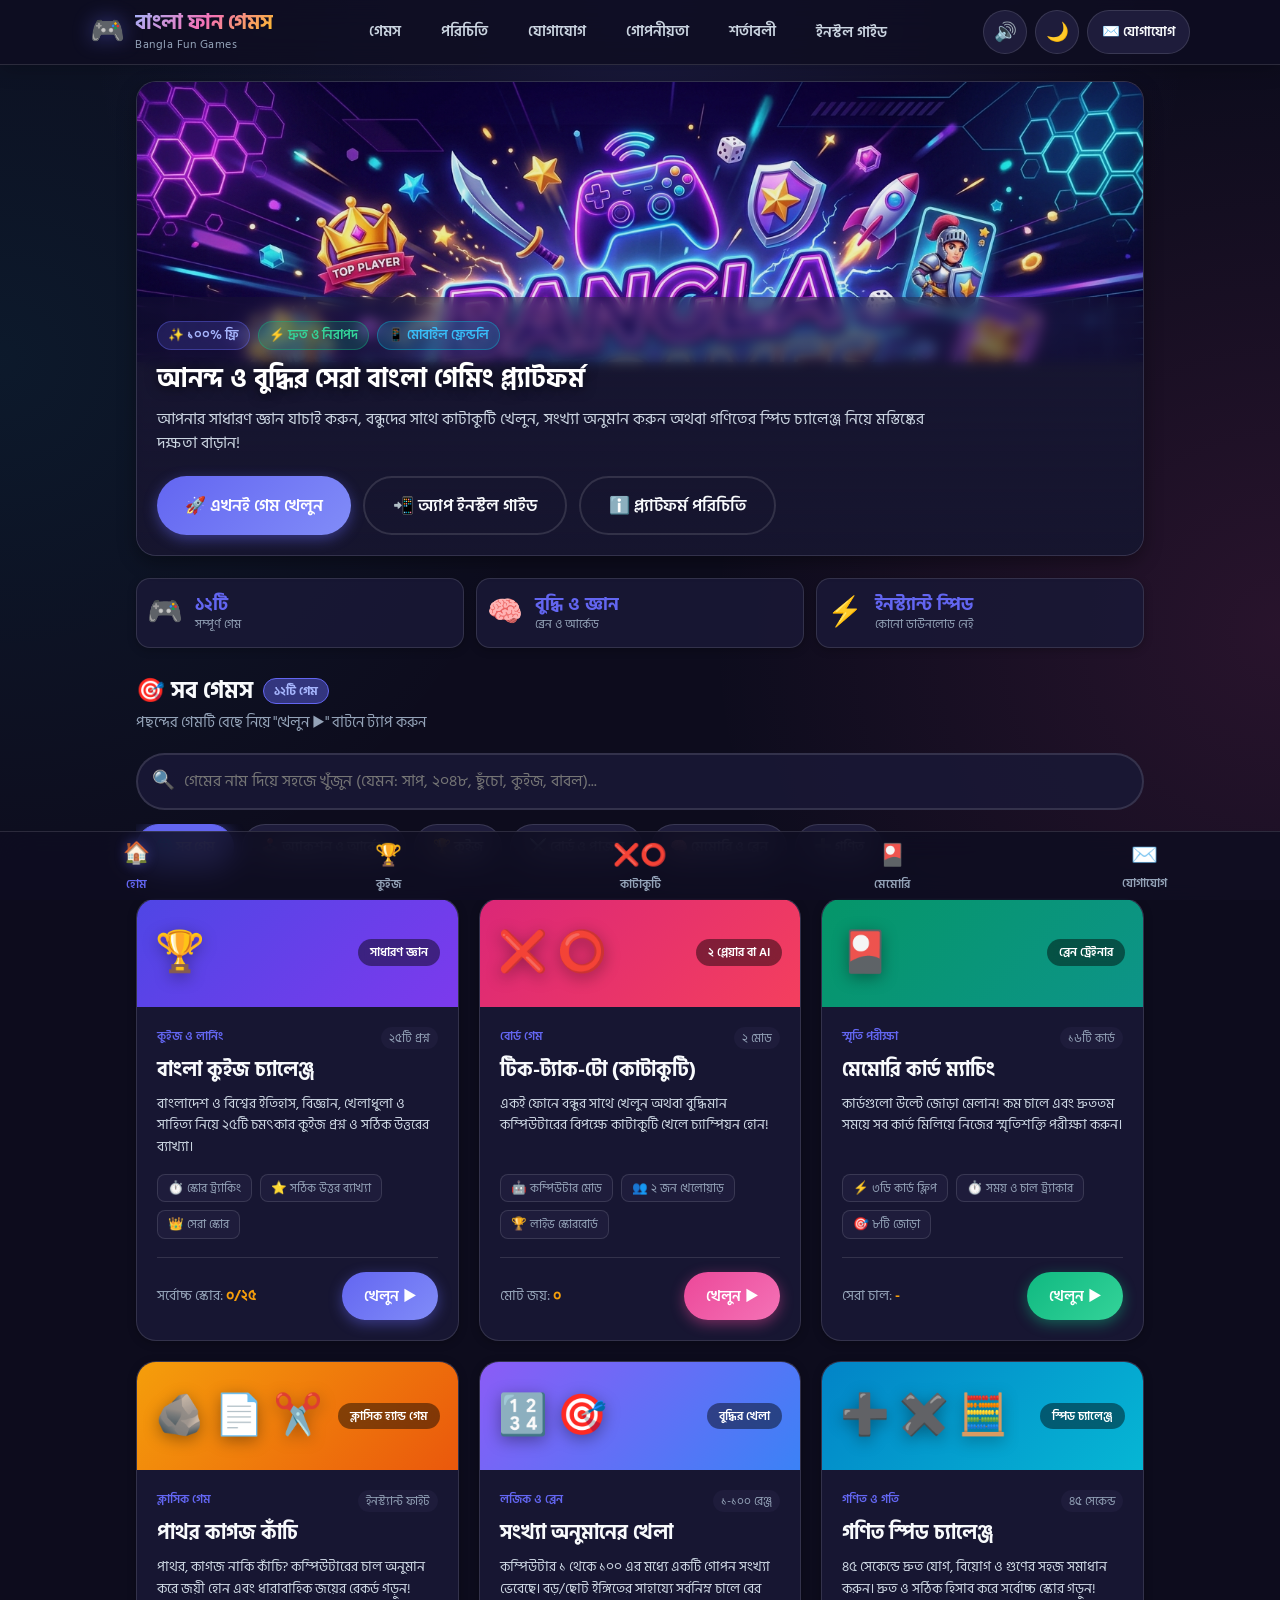
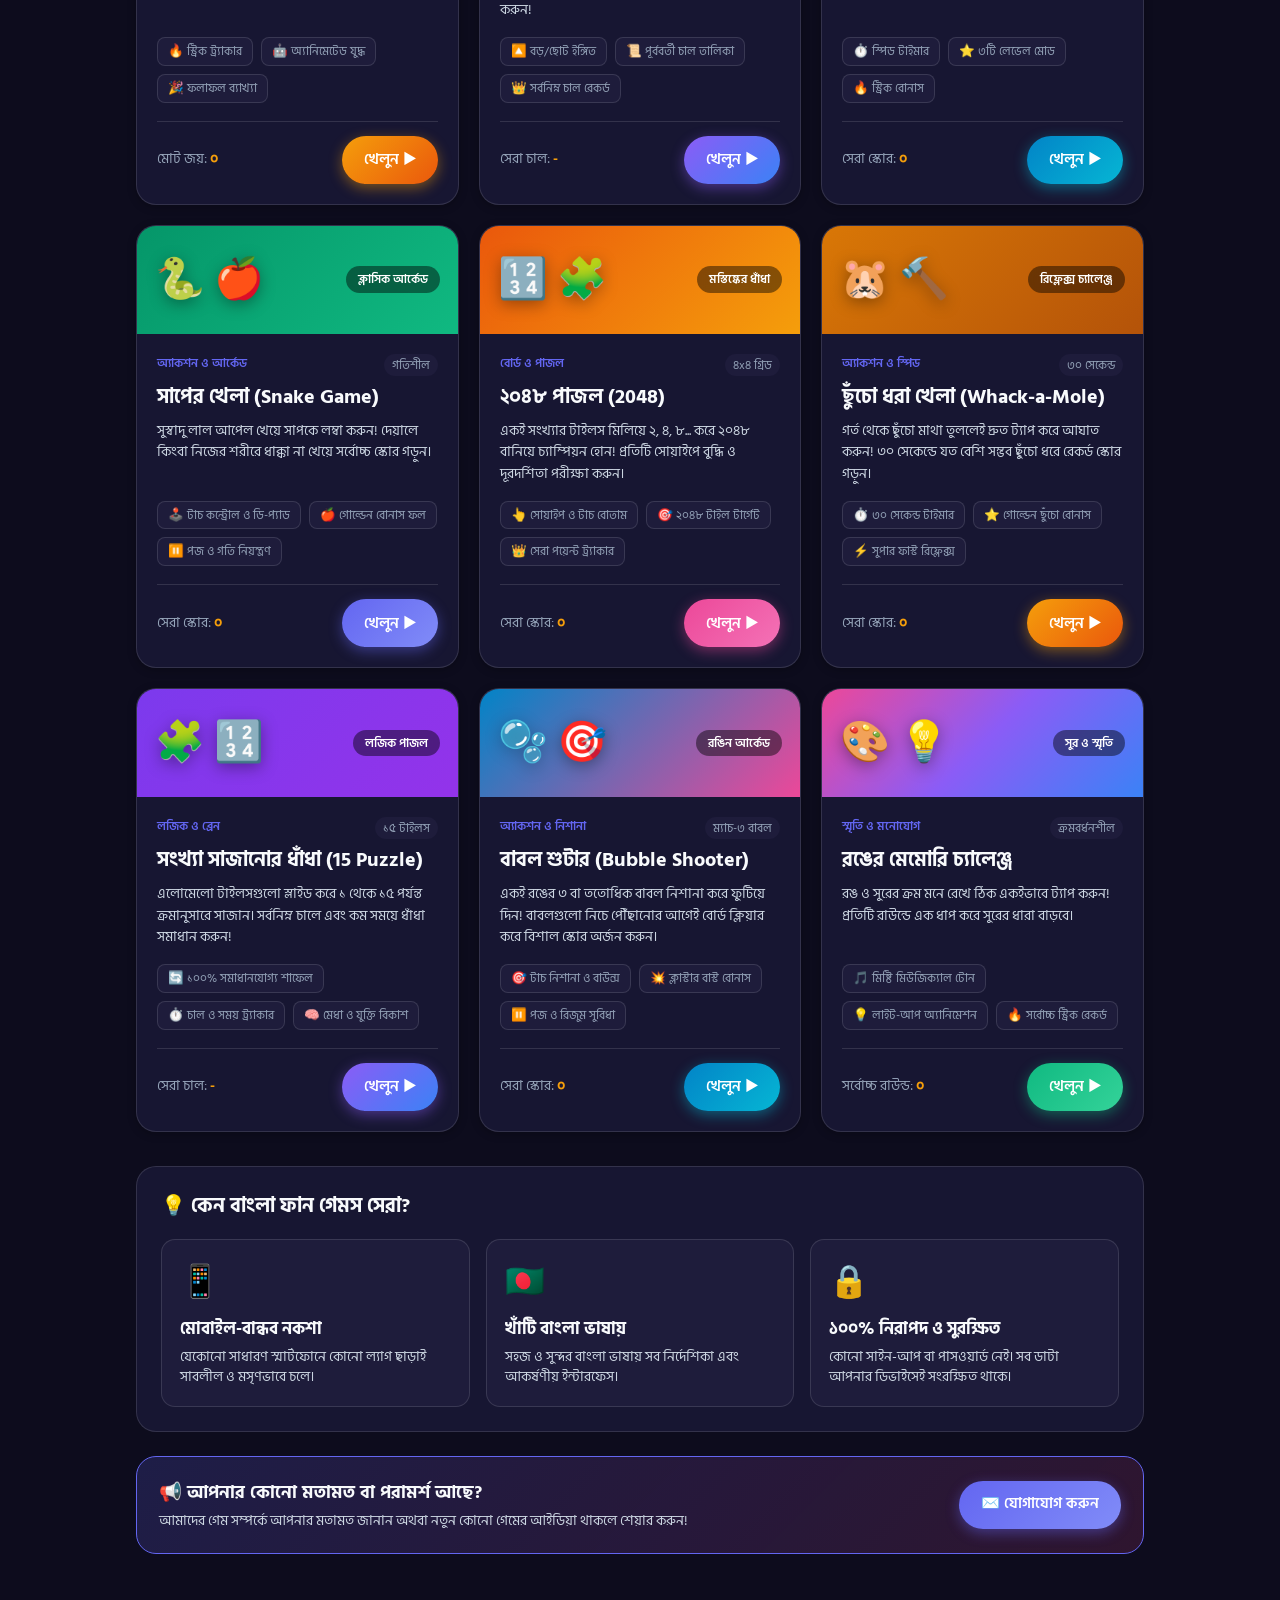
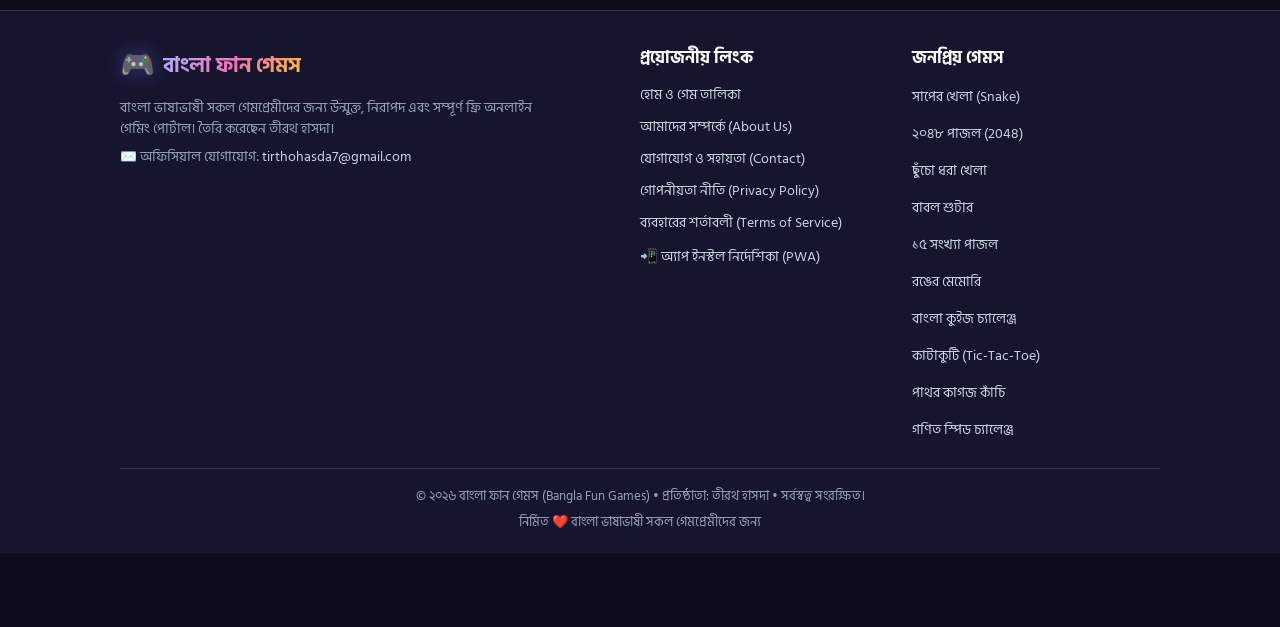
==== commit 13b513eb: "feat: migrate modal pages to standalone html files Refactored navigation from modals to standalone H" ====
--- a/index.html
+++ b/index.html
@@ -39,9 +39,10 @@
       <!-- Desktop/Tablet Quick Nav -->
       <nav class="desktop-nav-links">
         <a href="#games-section" class="dnav-link" onclick="navigateTo('home');">গেমস</a>
-        <button class="dnav-btn" onclick="openAboutModal()">পরিচিতি</button>
-        <button class="dnav-btn" onclick="openContactModal()">যোগাযোগ</button>
-        <button class="dnav-btn" onclick="openPrivacyModal()">গোপনীয়তা</button>
+        <a href="about.html" class="dnav-link">পরিচিতি</a>
+        <a href="contact.html" class="dnav-link">যোগাযোগ</a>
+        <a href="privacy.html" class="dnav-link">গোপনীয়তা</a>
+        <a href="terms.html" class="dnav-link">শর্তাবলী</a>
         <button class="dnav-btn" onclick="openPwaGuideModal()" title="PWA ইনস্টল নির্দেশিকা">ইনস্টল গাইড</button>
       </nav>
       
@@ -56,9 +57,9 @@
         <button id="theme-btn" class="icon-btn" aria-label="থিম পরিবর্তন" title="থিম পরিবর্তন">
           <span id="theme-icon">🌙</span>
         </button>
-        <button class="nav-link-btn" onclick="openContactModal()" title="যোগাযোগ ও মতামত">
+        <a href="contact.html" class="nav-link-btn" title="যোগাযোগ ও মতামত" style="text-decoration: none;">
           <span>✉️ যোগাযোগ</span>
-        </button>
+        </a>
       </div>
     </div>
   </header>
@@ -76,7 +77,7 @@
         <div class="hero-overlay">
           <div class="hero-badge-row">
             <span class="hero-badge">✨ ১০০% ফ্রি</span>
-            <span class="hero-badge badge-accent">🚫 কোনো বিজ্ঞাপন নেই</span>
+            <span class="hero-badge badge-accent">⚡ দ্রুত ও নিরাপদ</span>
             <span class="hero-badge badge-info">📱 মোবাইল ফ্রেন্ডলি</span>
           </div>
           <h1 class="hero-title">আনন্দ ও বুদ্ধির সেরা বাংলা গেমিং প্ল্যাটফর্ম</h1>
@@ -88,9 +89,9 @@
             <button class="btn btn-outline btn-large" onclick="openPwaGuideModal()">
               <span>📲 অ্যাপ ইনস্টল গাইড</span>
             </button>
-            <button class="btn btn-outline btn-large" onclick="openAboutModal()">
+            <a href="about.html" class="btn btn-outline btn-large" style="text-decoration: none;">
               <span>ℹ️ প্ল্যাটফর্ম পরিচিতি</span>
-            </button>
+            </a>
           </div>
         </div>
       </div>
@@ -530,9 +531,9 @@
           <h3>📢 আপনার কোনো মতামত বা পরামর্শ আছে?</h3>
           <p>আমাদের গেম সম্পর্কে আপনার মতামত জানান অথবা নতুন কোনো গেমের আইডিয়া থাকলে শেয়ার করুন!</p>
         </div>
-        <button class="btn btn-primary" onclick="openContactModal()">
+        <a href="contact.html" class="btn btn-primary" style="text-decoration: none;">
           <span>✉️ যোগাযোগ করুন</span>
-        </button>
+        </a>
       </section>
     </section>
 
@@ -631,6 +632,16 @@
             </button>
           </div>
         </div>
+      </div>
+
+      <!-- বাংলা কুইজ খেলার নিয়মাবলী -->
+      <div class="rules-expandable-card">
+        <h4>📖 বাংলা কুইজ খেলার নিয়ম ও নির্দেশিকা</h4>
+        <ul>
+          <li><strong>লক্ষ্য:</strong> বাংলাদেশ, ইতিহাস, সাহিত্য, বিজ্ঞান ও সাধারণ জ্ঞানের ২৫টি আকর্ষণীয় প্রশ্নের সঠিক উত্তর দিয়ে সর্বোচ্চ স্কোর অর্জন করা।</li>
+          <li><strong>খেলার নিয়ম:</strong> প্রতিটি প্রশ্নের জন্য ৪টি বিকল্প থাকবে। সঠিক বিকল্পে ট্যাপ করলে ১০ পয়েন্ট পাবেন এবং সবুজ রঙে সঠিক উত্তর নিশ্চিত হবে। ভুল উত্তর দিলে লাল চিহ্ন সহ সঠিক উত্তরটি স্বয়ংক্রিয়ভাবে চিহ্নিত হবে।</li>
+          <li><strong>স্কোরিং ও রেকর্ড:</strong> মোট ২৫টি প্রশ্ন শেষে আপনার মোট অর্জিত স্কোর ও পূর্বের সর্বোচ্চ রেকর্ড সংরক্ষিত হবে।</li>
+        </ul>
       </div>
     </section>
 
@@ -712,6 +723,16 @@
           </button>
         </div>
       </div>
+
+      <!-- টিক-ট্যাক-টো খেলার নিয়মাবলী -->
+      <div class="rules-expandable-card">
+        <h4>📖 টিক-ট্যাক-টো খেলার নিয়ম ও নির্দেশিকা</h4>
+        <ul>
+          <li><strong>লক্ষ্য:</strong> ৩x৩ গ্রিডের যেকোনো অনুভূমিক, উলম্ব বা তির্যক সরলরেখায় নিজের চিহ্নের ৩টি ঘর একটানা পূরণ করা।</li>
+          <li><strong>খেলার মোড ও কন্ট্রোল:</strong> স্মার্ট বট (AI) অথবা একই ডিভাইসে বন্ধুর সাথে অফলাইনে খেলা যায়। যেকোনো খালি ঘরে ট্যাপ করে নিজের প্রতীক (X অথবা O) বসান।</li>
+          <li><strong>স্কোরবোর্ড:</strong> প্রতিটি রাউন্ডের জয়, পরাজয় ও ড্র-এর ফলাফল স্বয়ংক্রিয়ভাবে ট্র্যাকার বোর্ডে যোগ হয়ে সংরক্ষিত থাকে।</li>
+        </ul>
+      </div>
     </section>
 
     <!-- ==================== GAME 3: MEMORY MATCHING VIEW ==================== -->
@@ -797,6 +818,16 @@
         </div>
 
       </div>
+
+      <!-- মেমোরি কার্ড খেলার নিয়মাবলী -->
+      <div class="rules-expandable-card">
+        <h4>📖 মেমোরি কার্ড ম্যাচিং খেলার নিয়ম ও নির্দেশিকা</h4>
+        <ul>
+          <li><strong>লক্ষ্য:</strong> উল্টানো কার্ডগুলোর মধ্য থেকে একই রকম দুটি ইমোজির জোড়া খুঁজে বের করে পুরো বোর্ড খালি করা।</li>
+          <li><strong>খেলার নিয়ম:</strong> যেকোনো দুটি কার্ডে পরপর ট্যাপ করে উল্টান। দুটো কার্ড মিলে গেলে সেগুলো স্থায়ীভাবে খোলা থাকবে; না মিললে আবার বন্ধ হয়ে যাবে।</li>
+          <li><strong>স্মৃতিশক্তি ও রেকর্ড:</strong> কম চাল (Moves) ও দ্রুততম সময়ে সমস্ত জোড়া মিলিয়ে আপনার মস্তিষ্কের তীক্ষ্ণতা পরীক্ষা করুন এবং নতুন রেকর্ড গড়ুন।</li>
+        </ul>
+      </div>
     </section>
 
     <!-- ==================== GAME 4: ROCK PAPER SCISSORS VIEW ==================== -->
@@ -894,6 +925,16 @@
             <span>🗑️ স্কোর মুছুন</span>
           </button>
         </div>
+      </div>
+
+      <!-- পাথর কাগজ কাঁচি খেলার নিয়মাবলী -->
+      <div class="rules-expandable-card">
+        <h4>📖 পাথর কাগজ কাঁচি খেলার নিয়ম ও নির্দেশিকা</h4>
+        <ul>
+          <li><strong>লক্ষ্য:</strong> কম্পিউটারের সিদ্ধান্তের বিরুদ্ধে সঠিক অঙ্গভঙ্গি নির্বাচন করে সর্বাধিক রাউন্ড জয়ী হওয়া।</li>
+          <li><strong>ক্লাসিক নিয়ম:</strong> পাথর কাঁচিকে ভেঙে ফেলে, কাঁচি কাগজ কাটে এবং কাগজ পাথরকে ঢেকে ফেলে। উভয় পক্ষ একই পছন্দ করলে ড্র হবে।</li>
+          <li><strong>কন্ট্রোল:</strong> পাথর, কাগজ বা কাঁচি বোতামের যেকোনোটিতে ট্যাপ করে নিজের চাল দিন। স্কোরবোর্ডে জয়-পরাজয়ের ধারাবাহিক হিসাব দেখা যাবে।</li>
+        </ul>
       </div>
     </section>
 
@@ -991,6 +1032,16 @@
           </button>
         </div>
       </div>
+
+      <!-- সংখ্যা অনুমান খেলার নিয়মাবলী -->
+      <div class="rules-expandable-card">
+        <h4>📖 সংখ্যা অনুমানের খেলার নিয়ম ও নির্দেশিকা</h4>
+        <ul>
+          <li><strong>লক্ষ্য:</strong> ১ থেকে ১০০-এর মধ্যে কম্পিউটার কর্তৃক নির্ধারিত গোপন সংখ্যাটি সর্বনিম্ন পদক্ষেপে সঠিকভাবে অনুমান করা।</li>
+          <li><strong>বুদ্ধিমত্তার ইঙ্গিত:</strong> প্রতিটি অনুমানের পর সিস্টেম আপনাকে জানাবে গোপন সংখ্যাটি আপনার প্রদত্ত সংখ্যার চেয়ে 'বড়' নাকি 'ছোট'।</li>
+          <li><strong>স্কোরিং:</strong> যত কম পদক্ষেপে আপনি সঠিক সংখ্যাটি উদ্ঘাটন করতে পারবেন, আপনার বুদ্ধিমত্তার স্কোর তত বেশি বৃদ্ধি পাবে।</li>
+        </ul>
+      </div>
     </section>
 
     <!-- ==================== GAME 6: MATH CHALLENGE VIEW ==================== -->
@@ -1100,6 +1151,16 @@
             <span>🔄 নতুন রাউন্ড</span>
           </button>
         </div>
+      </div>
+
+      <!-- গণিত স্পিড চ্যালেঞ্জ খেলার নিয়মাবলী -->
+      <div class="rules-expandable-card">
+        <h4>📖 গণিত স্পিড চ্যালেঞ্জ খেলার নিয়ম ও নির্দেশিকা</h4>
+        <ul>
+          <li><strong>লক্ষ্য:</strong> ৬০ সেকেন্ডের কাউন্টডাউন সময়ের মধ্যে দ্রুত সঠিক যোগ, বিয়োগ ও গুণের সমাধান বেছে নিয়ে সর্বোচ্চ পয়েন্ট তোলা।</li>
+          <li><strong>খেলার নিয়ম:</strong> স্ক্রিনে আসা সমীকরণের জন্য ৪টি বিকল্প দেওয়া থাকবে। সঠিক সমাধানে দ্রুত ট্যাপ করলে স্কোর যোগ হবে।</li>
+          <li><strong>গতি ও দক্ষতা:</strong> সময় ফুরিয়ে যাওয়ার আগেই ক্ষিপ্র গতিতে নির্ভুল হিসাব করার মাধ্যমে আপনার মস্তিষ্কের গতি বৃদ্ধি করুন।</li>
+        </ul>
       </div>
     </section>
 
@@ -1180,6 +1241,16 @@
             <span>🔄 নতুন করে খেলুন</span>
           </button>
         </div>
+      </div>
+
+      <!-- সাপের খেলা খেলার নিয়মাবলী -->
+      <div class="rules-expandable-card">
+        <h4>📖 সাপের খেলা (Snake Game) নিয়ম ও নির্দেশিকা</h4>
+        <ul>
+          <li><strong>লক্ষ্য:</strong> লাল রঙের খাবার খেয়ে সাপটিকে দীর্ঘায়িত করা এবং বোর্ডের দেওয়াল কিংবা নিজের শরীরে ধাক্কা খাওয়া প্রতিহত করা।</li>
+          <li><strong>টাচ ও কিবোর্ড কন্ট্রোল:</strong> মোবাইলে অন-স্ক্রিন তীর বোতাম (↑, ↓, ←, →) অথবা আঙুল দিয়ে সোয়াইপ করুন। ডেস্কটপে কীবোর্ডের অ্যারো কি দিয়ে খেলুন।</li>
+          <li><strong>স্কোর ও বৃদ্ধি:</strong> প্রতিবার খাবার গ্রহণ করলে পয়েন্ট বাড়বে এবং সাপের দৈর্ঘ্য ও গতি ক্রমশ বৃদ্ধি পাবে।</li>
+        </ul>
       </div>
     </section>
 
@@ -1264,6 +1335,16 @@
           </button>
         </div>
       </div>
+
+      <!-- ২০৪৮ পাজল খেলার নিয়মাবলী -->
+      <div class="rules-expandable-card">
+        <h4>📖 ২০৪৮ পাজল খেলার নিয়ম ও নির্দেশিকা</h4>
+        <ul>
+          <li><strong>লক্ষ্য:</strong> ৪x৪ গ্রিডের টাইলসগুলো স্থানান্তরিত করে একই মানের টাইলসের সংমিশ্রণে ২০৪৮ সংখ্যার টাইলস তৈরি করা।</li>
+          <li><strong>কন্ট্রোল:</strong> মোবাইলের স্ক্রিনে আঙুল দিয়ে যেকোনো দিকে সোয়াইপ করুন অথবা অন-স্ক্রিন ডিরেকশন বোতাম ট্যাপ করুন।</li>
+          <li><strong>নিয়ম:</strong> দুটি সমমানের টাইল (যেমন ২+২=৪, ৪+৪=৮) একসাথে ধাক্কা খেলে নতুন বড় সংখ্যা গঠিত হয়। বোর্ড পূর্ণ হয়ে গেলে খেলা শেষ।</li>
+        </ul>
+      </div>
     </section>
 
     <!-- ==================== GAME 9: WHACK-A-MOLE (ছুঁচো ধরা খেলা) ==================== -->
@@ -1352,6 +1433,16 @@
             <span>🔄 নতুন রাউন্ড শুরু</span>
           </button>
         </div>
+      </div>
+
+      <!-- ছুঁচো ধরা খেলার নিয়মাবলী -->
+      <div class="rules-expandable-card">
+        <h4>📖 ছুঁচো ধরা (Whack-a-Mole) খেলার নিয়ম ও নির্দেশিকা</h4>
+        <ul>
+          <li><strong>লক্ষ্য:</strong> ৩০ সেকেন্ডের নির্ধারিত সময়ে মাটির গর্ত থেকে মাথা তোলা দুষ্ট ছুঁচোগুলোকে ক্ষিপ্রতার সাথে আঘাত করে পয়েন্ট সংগ্রহ করা।</li>
+          <li><strong>কন্ট্রোল:</strong> যেকোনো গর্তে ছুঁচো দৃশ্যমান হওয়ার সাথে সাথেই দ্রুত তার উপর আঙুল দিয়ে ট্যাপ করুন।</li>
+          <li><strong>রিফ্লেক্স ও রেকর্ড:</strong> দ্রুত রিফ্লেক্স কাজে লাগিয়ে সর্বোচ্চ ছুঁচো শিকার করুন এবং ব্যক্তিগত সেরা স্কোর অর্জন করুন।</li>
+        </ul>
       </div>
     </section>
 
@@ -1416,6 +1507,16 @@
             <span>🔄 নতুন করে শাফেল করুন</span>
           </button>
         </div>
+      </div>
+
+      <!-- ১৫ সংখ্যা পাজল খেলার নিয়মাবলী -->
+      <div class="rules-expandable-card">
+        <h4>📖 ১৫ সংখ্যা পাজল খেলার নিয়ম ও নির্দেশিকা</h4>
+        <ul>
+          <li><strong>লক্ষ্য:</strong> এলোমেলোভাবে সাজানো ১ থেকে ১৫ পর্যন্ত সংখ্যা টাইলসগুলোকে ক্রমানুসারে বাম থেকে ডানে সাজানো।</li>
+          <li><strong>খেলার নিয়ম:</strong> খালি ঘরের সংলগ্ন যেকোনো সংখ্যায় ট্যাপ করলেই টাইলটি খালি স্থানে সরে আসবে।</li>
+          <li><strong>রেকর্ড:</strong> কত কম চালে ও কত কম সময়ে সম্পূর্ণ পাজলটি সমাধান করতে পারেন, তা লোকাল স্টোরেজে রেকর্ড হিসেবে সংরক্ষিত থাকবে।</li>
+        </ul>
       </div>
     </section>
 
@@ -1481,6 +1582,16 @@
           </button>
         </div>
       </div>
+
+      <!-- বাবল শুটার খেলার নিয়মাবলী -->
+      <div class="rules-expandable-card">
+        <h4>📖 বাবল শুটার খেলার নিয়ম ও নির্দেশিকা</h4>
+        <ul>
+          <li><strong>লক্ষ্য:</strong> একই রঙের ৩ বা ততোধিক বাবল একত্রিত করে ফুটিয়ে পুরো বোর্ডের বাবল অপসারণ করা।</li>
+          <li><strong>কন্ট্রোল:</strong> স্ক্রিনের যেকোনো স্থানে ট্যাপ করে বাবল নিক্ষেপের দিক নির্ধারণ করুন এবং বাবল ছুঁড়ুন।</li>
+          <li><strong>কম্বো পয়েন্ট:</strong> একসাথে বড় দল বাবল বিচ্ছিন্ন করতে পারলে অতিরিক্ত বোনাস পয়েন্ট অর্জন করবেন।</li>
+        </ul>
+      </div>
     </section>
 
     <!-- ==================== GAME 12: COLOR MEMORY CHALLENGE (রঙের মেমোরি) ==================== -->
@@ -1569,6 +1680,16 @@
           </button>
         </div>
       </div>
+
+      <!-- রঙের মেমোরি খেলার নিয়মাবলী -->
+      <div class="rules-expandable-card">
+        <h4>📖 রঙের মেমোরি চ্যালেঞ্জ খেলার নিয়ম ও নির্দেশিকা</h4>
+        <ul>
+          <li><strong>লক্ষ্য:</strong> কম্পিউটার যে ক্রমে ৪টি রঙিন প্যাড ফ্ল্যাশ করে দেখাবে, সেই ক্রমটি নিখুঁতভাবে মনে রেখে পুনরায় চাপানো।</li>
+          <li><strong>খেলার নিয়ম:</strong> প্রতি সফল রাউন্ডে নতুন আরও একটি রঙের সংকেত যোগ হবে। ভুল বোতাম চাপলেই রাউন্ড সমাপ্ত হবে।</li>
+          <li><strong>মস্তিষ্কের ব্যায়াম:</strong> সর্বোচ্চ কয়টি ধাপের রঙিন সংকেত মনে রাখতে পারেন তা যাচাই করে স্মরণশক্তি বাড়ান।</li>
+        </ul>
+      </div>
     </section>
 
   </main>
@@ -1581,16 +1702,20 @@
           <span class="brand-icon">🎮</span>
           <span class="brand-title">বাংলা ফান গেমস</span>
         </div>
-        <p class="footer-desc">বাংলা ভাষাভাষী সকল গেমারদের জন্য উন্মুক্ত, নিরাপদ এবং সম্পূর্ণ ফ্রি অনলাইন গেমিং পোর্টাল। কোনো বিজ্ঞাপন বা পেমেন্ট ছাড়াই সরাসরি ব্রাউজারে খেলুন।</p>
+        <p class="footer-desc">বাংলা ভাষাভাষী সকল গেমপ্রেমীদের জন্য উন্মুক্ত, নিরাপদ এবং সম্পূর্ণ ফ্রি অনলাইন গেমিং পোর্টাল। তৈরি করেছেন তীরথ হাসদা।</p>
+        <p style="font-size: 0.85rem; color: var(--text-muted); margin-top: 8px;">
+          ✉️ অফিসিয়াল যোগাযোগ: <a href="mailto:tirthohasda7@gmail.com" style="color: var(--text-secondary); text-decoration: none;">tirthohasda7@gmail.com</a>
+        </p>
       </div>
 
       <div class="footer-col">
-        <h4 class="footer-heading">দ্রুত নেভিগেশন</h4>
+        <h4 class="footer-heading">প্রয়োজনীয় লিংক</h4>
         <ul class="footer-links">
           <li><a href="#games-section" onclick="navigateTo('home');">হোম ও গেম তালিকা</a></li>
-          <li><button onclick="openAboutModal()" class="footer-link-btn">আমাদের সম্পর্কে</button></li>
-          <li><button onclick="openContactModal()" class="footer-link-btn">যোগাযোগ ও মতামত</button></li>
-          <li><button onclick="openPrivacyModal()" class="footer-link-btn">গোপনীয়তা নীতি</button></li>
+          <li><a href="about.html">আমাদের সম্পর্কে (About Us)</a></li>
+          <li><a href="contact.html">যোগাযোগ ও সহায়তা (Contact)</a></li>
+          <li><a href="privacy.html">গোপনীয়তা নীতি (Privacy Policy)</a></li>
+          <li><a href="terms.html">ব্যবহারের শর্তাবলী (Terms of Service)</a></li>
           <li><button onclick="openPwaGuideModal()" class="footer-link-btn">📲 অ্যাপ ইনস্টল নির্দেশিকা (PWA)</button></li>
         </ul>
       </div>
@@ -1613,7 +1738,7 @@
     </div>
 
     <div class="footer-bottom">
-      <p>© ২০২৬ বাংলা ফান গেমস (Bangla Fun Games) • সর্বস্বত্ব সংরক্ষিত।</p>
+      <p>© ২০২৬ বাংলা ফান গেমস (Bangla Fun Games) • প্রতিষ্ঠাতা: তীরথ হাসদা • সর্বস্বত্ব সংরক্ষিত।</p>
       <p class="footer-made-with">নির্মিত ❤️ বাংলা ভাষাভাষী সকল গেমপ্রেমীদের জন্য</p>
     </div>
   </footer>
@@ -1848,10 +1973,10 @@
       <span class="bnav-icon">🎴</span>
       <span class="bnav-text">মেমোরি</span>
     </button>
-    <button class="bnav-btn" id="bnav-contact" onclick="openContactModal()">
+    <a href="contact.html" class="bnav-btn" id="bnav-contact" style="text-decoration: none;">
       <span class="bnav-icon">✉️</span>
       <span class="bnav-text">যোগাযোগ</span>
-    </button>
+    </a>
   </nav>
 
   <script src="script.js"></script>
--- a/style.css
+++ b/style.css
@@ -3235,3 +3235,368 @@
   transform: translateX(-50%) translateY(0);
 }
 
+/* ====================================================================
+   Standalone Content Pages (About, Contact, Privacy Policy, Terms)
+   ==================================================================== */
+.content-page-wrapper {
+  max-width: 920px;
+  margin: 0 auto;
+  padding: 24px 16px 80px;
+}
+
+.breadcrumb-nav {
+  display: flex;
+  align-items: center;
+  gap: 8px;
+  font-size: 0.88rem;
+  color: var(--text-muted);
+  margin-bottom: 20px;
+}
+
+.breadcrumb-nav a {
+  color: var(--primary);
+  text-decoration: none;
+  transition: color var(--transition-fast);
+}
+
+.breadcrumb-nav a:hover {
+  text-decoration: underline;
+  color: #ffffff;
+}
+
+.page-hero-card {
+  background: linear-gradient(135deg, rgba(99, 102, 241, 0.15), rgba(236, 72, 153, 0.1));
+  border: 1px solid var(--border-color);
+  border-radius: var(--radius-lg);
+  padding: 30px 24px;
+  margin-bottom: 28px;
+  position: relative;
+  overflow: hidden;
+}
+
+.page-hero-badge {
+  display: inline-flex;
+  align-items: center;
+  gap: 6px;
+  padding: 4px 14px;
+  background: rgba(99, 102, 241, 0.2);
+  color: #a5b4fc;
+  border-radius: var(--radius-full);
+  font-size: 0.82rem;
+  font-weight: 600;
+  margin-bottom: 14px;
+  border: 1px solid rgba(99, 102, 241, 0.35);
+}
+
+.page-hero-title {
+  font-size: 1.85rem;
+  font-weight: 800;
+  color: var(--text-primary);
+  line-height: 1.3;
+  margin-bottom: 10px;
+}
+
+.page-hero-subtitle {
+  font-size: 1rem;
+  color: var(--text-secondary);
+  line-height: 1.6;
+  max-width: 720px;
+}
+
+.page-meta-row {
+  display: flex;
+  flex-wrap: wrap;
+  gap: 16px;
+  margin-top: 16px;
+  font-size: 0.85rem;
+  color: var(--text-muted);
+}
+
+.page-meta-item {
+  display: flex;
+  align-items: center;
+  gap: 6px;
+}
+
+.content-article-card {
+  background: var(--bg-card);
+  border: 1px solid var(--border-color);
+  border-radius: var(--radius-lg);
+  padding: 32px 28px;
+  box-shadow: var(--shadow-md);
+  margin-bottom: 32px;
+}
+
+.content-section {
+  margin-bottom: 32px;
+}
+
+.content-section:last-child {
+  margin-bottom: 0;
+}
+
+.content-section h2 {
+  font-size: 1.35rem;
+  font-weight: 700;
+  color: var(--text-primary);
+  margin-bottom: 12px;
+  padding-bottom: 8px;
+  border-bottom: 1px solid rgba(255, 255, 255, 0.08);
+  display: flex;
+  align-items: center;
+  gap: 10px;
+}
+
+.content-section h3 {
+  font-size: 1.12rem;
+  font-weight: 600;
+  color: #a5b4fc;
+  margin: 16px 0 8px;
+}
+
+.content-section p {
+  font-size: 0.95rem;
+  color: var(--text-secondary);
+  line-height: 1.7;
+  margin-bottom: 12px;
+}
+
+.content-section ul, .content-section ol {
+  padding-left: 22px;
+  margin-bottom: 16px;
+  color: var(--text-secondary);
+}
+
+.content-section li {
+  font-size: 0.95rem;
+  line-height: 1.65;
+  margin-bottom: 8px;
+}
+
+.content-section strong {
+  color: var(--text-primary);
+}
+
+.highlight-notice-box {
+  background: rgba(16, 185, 129, 0.12);
+  border-left: 4px solid var(--accent);
+  padding: 16px 20px;
+  border-radius: 0 var(--radius-md) var(--radius-md) 0;
+  margin: 20px 0;
+}
+
+.highlight-notice-box h4 {
+  font-size: 1rem;
+  color: #34d399;
+  margin-bottom: 6px;
+  display: flex;
+  align-items: center;
+  gap: 8px;
+}
+
+.highlight-notice-box p {
+  margin-bottom: 0;
+  color: var(--text-secondary);
+  font-size: 0.92rem;
+  line-height: 1.6;
+}
+
+.adsense-disclosure-box {
+  background: rgba(99, 102, 241, 0.12);
+  border: 1px solid rgba(99, 102, 241, 0.4);
+  border-radius: var(--radius-md);
+  padding: 20px;
+  margin: 22px 0;
+}
+
+.adsense-disclosure-box h4 {
+  font-size: 1.05rem;
+  color: #a5b4fc;
+  margin-bottom: 10px;
+  display: flex;
+  align-items: center;
+  gap: 8px;
+}
+
+.games-overview-grid {
+  display: grid;
+  grid-template-columns: 1fr;
+  gap: 16px;
+  margin: 20px 0;
+}
+
+@media (min-width: 680px) {
+  .games-overview-grid {
+    grid-template-columns: repeat(2, 1fr);
+  }
+}
+
+.game-overview-item {
+  background: var(--bg-surface);
+  border: 1px solid var(--border-color);
+  border-radius: var(--radius-md);
+  padding: 16px;
+  display: flex;
+  gap: 14px;
+  align-items: flex-start;
+  transition: transform var(--transition-fast), border-color var(--transition-fast);
+}
+
+.game-overview-item:hover {
+  transform: translateY(-2px);
+  border-color: var(--primary);
+}
+
+.go-icon {
+  font-size: 2rem;
+  line-height: 1;
+}
+
+.go-info h4 {
+  font-size: 1rem;
+  font-weight: 700;
+  color: var(--text-primary);
+  margin-bottom: 4px;
+}
+
+.go-info p {
+  font-size: 0.86rem;
+  color: var(--text-secondary);
+  line-height: 1.5;
+  margin-bottom: 6px;
+}
+
+.go-tag {
+  display: inline-block;
+  font-size: 0.72rem;
+  padding: 2px 8px;
+  background: rgba(255, 255, 255, 0.08);
+  border-radius: var(--radius-full);
+  color: var(--text-muted);
+}
+
+/* Contact Page Layout */
+.contact-split-grid {
+  display: grid;
+  grid-template-columns: 1fr;
+  gap: 28px;
+}
+
+@media (min-width: 768px) {
+  .contact-split-grid {
+    grid-template-columns: 1fr 1fr;
+  }
+}
+
+.contact-info-card {
+  background: var(--bg-surface);
+  border: 1px solid var(--border-color);
+  border-radius: var(--radius-md);
+  padding: 24px;
+}
+
+.contact-direct-item {
+  display: flex;
+  gap: 14px;
+  align-items: flex-start;
+  margin-bottom: 20px;
+  padding-bottom: 16px;
+  border-bottom: 1px solid rgba(255, 255, 255, 0.08);
+}
+
+.contact-direct-item:last-child {
+  border-bottom: none;
+  margin-bottom: 0;
+  padding-bottom: 0;
+}
+
+.cdi-icon {
+  font-size: 1.6rem;
+}
+
+.cdi-text h4 {
+  font-size: 0.95rem;
+  font-weight: 700;
+  color: var(--text-primary);
+  margin-bottom: 4px;
+}
+
+.cdi-text p {
+  font-size: 0.88rem;
+  color: var(--text-secondary);
+  margin-bottom: 4px;
+}
+
+.cdi-link {
+  color: var(--primary);
+  font-weight: 600;
+  text-decoration: none;
+  font-size: 0.95rem;
+  word-break: break-all;
+}
+
+.cdi-link:hover {
+  text-decoration: underline;
+  color: #a5b4fc;
+}
+
+.faq-card-list {
+  display: flex;
+  flex-direction: column;
+  gap: 14px;
+  margin-top: 18px;
+}
+
+.faq-card {
+  background: var(--bg-surface);
+  border: 1px solid var(--border-color);
+  border-radius: var(--radius-md);
+  padding: 16px 20px;
+}
+
+.faq-card h4 {
+  font-size: 1rem;
+  color: var(--text-primary);
+  margin-bottom: 8px;
+  display: flex;
+  align-items: center;
+  gap: 8px;
+}
+
+.faq-card p {
+  font-size: 0.9rem;
+  color: var(--text-secondary);
+  line-height: 1.6;
+  margin-bottom: 0;
+}
+
+.rules-expandable-card {
+  background: var(--bg-surface);
+  border: 1px solid var(--border-color);
+  border-radius: var(--radius-md);
+  padding: 18px 20px;
+  margin-top: 18px;
+}
+
+.rules-expandable-card h4 {
+  font-size: 1.05rem;
+  font-weight: 700;
+  color: #a5b4fc;
+  margin-bottom: 10px;
+  display: flex;
+  align-items: center;
+  gap: 8px;
+}
+
+.rules-expandable-card ul {
+  padding-left: 20px;
+  margin-bottom: 0;
+}
+
+.rules-expandable-card li {
+  font-size: 0.9rem;
+  color: var(--text-secondary);
+  line-height: 1.6;
+  margin-bottom: 6px;
+}
+
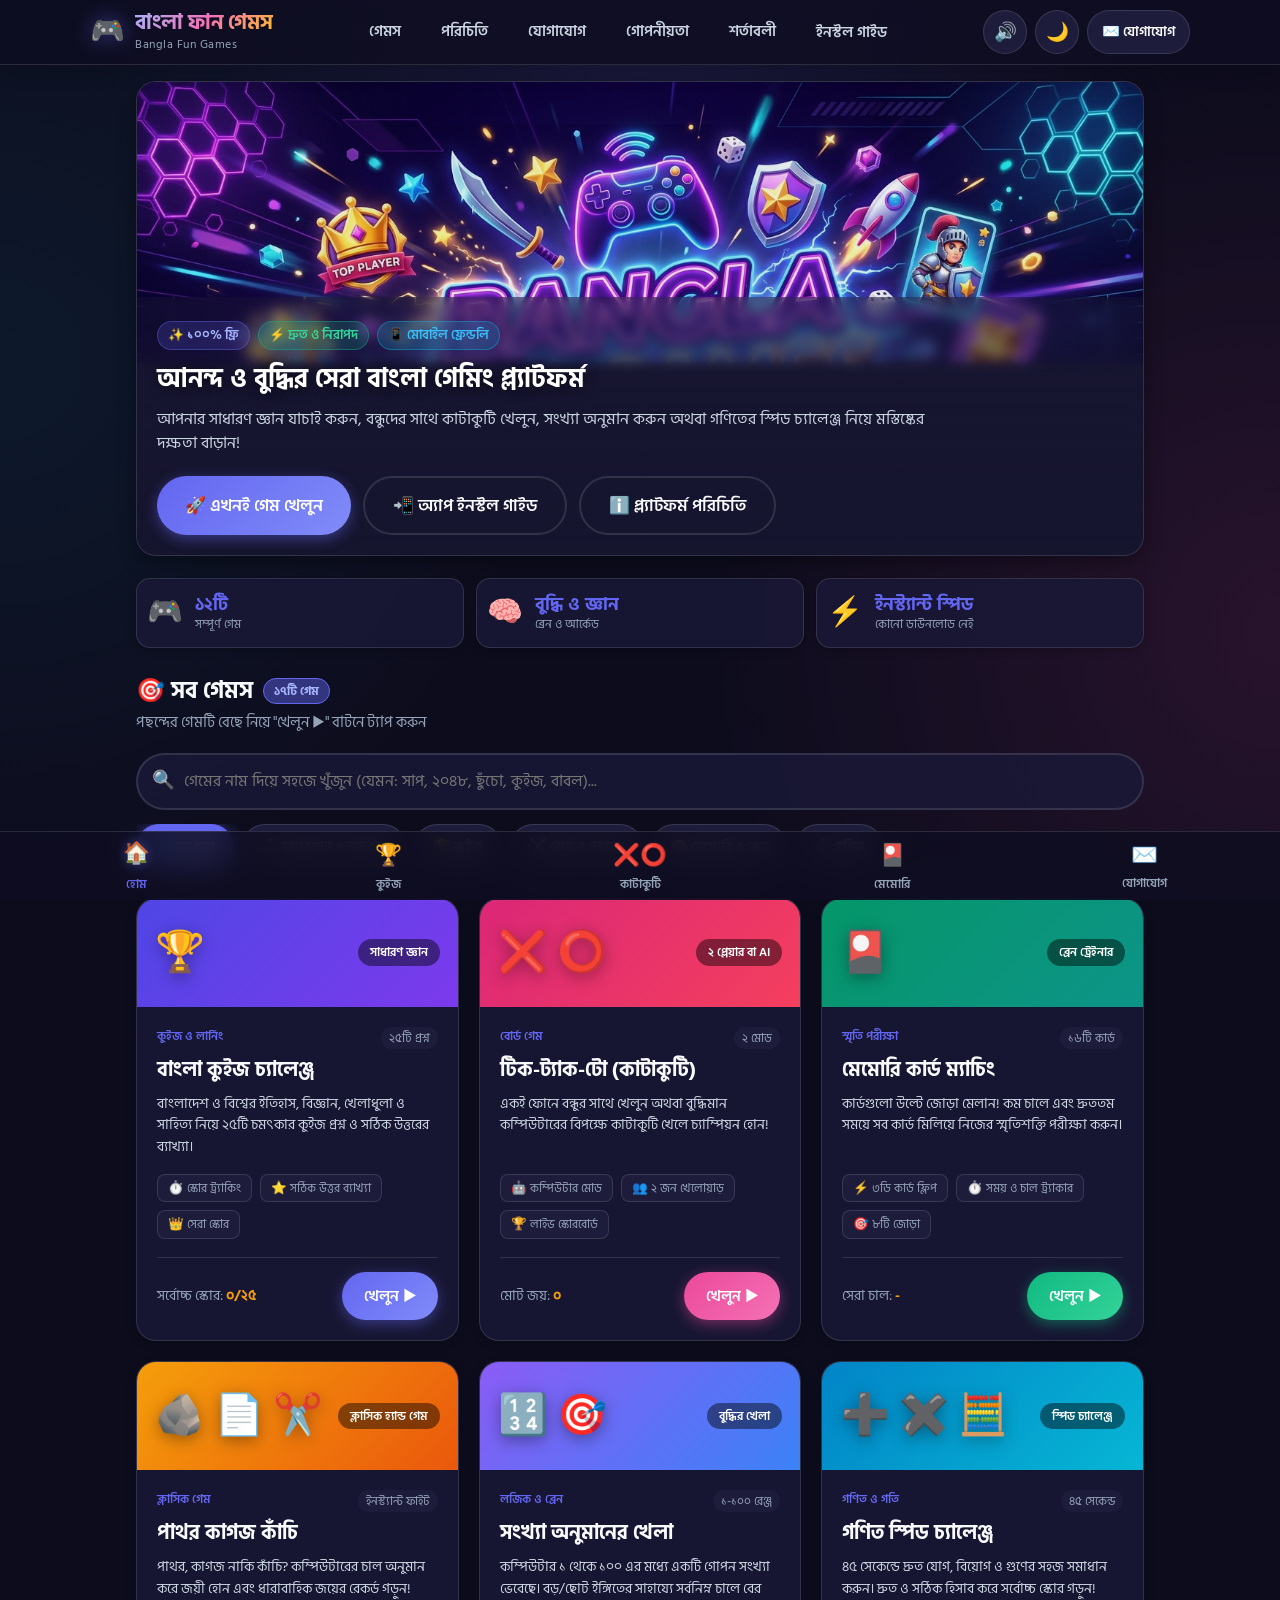
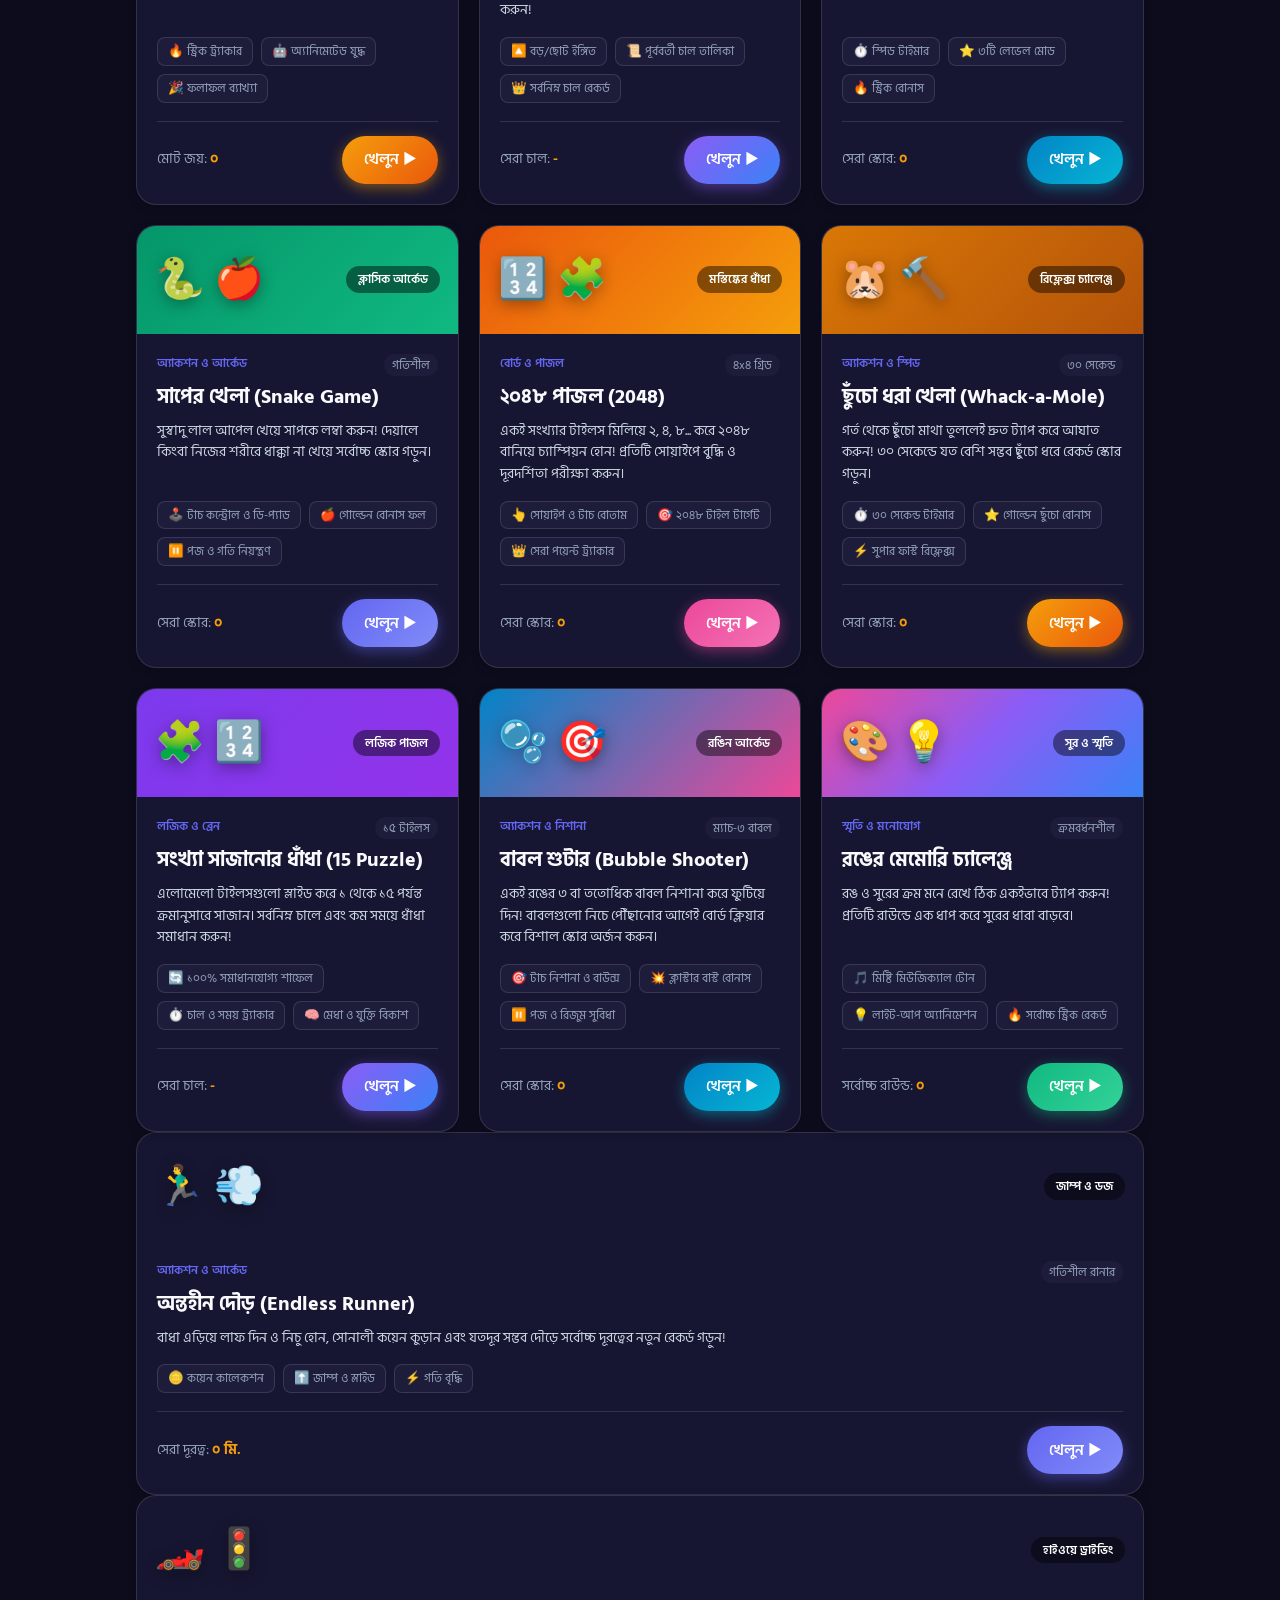
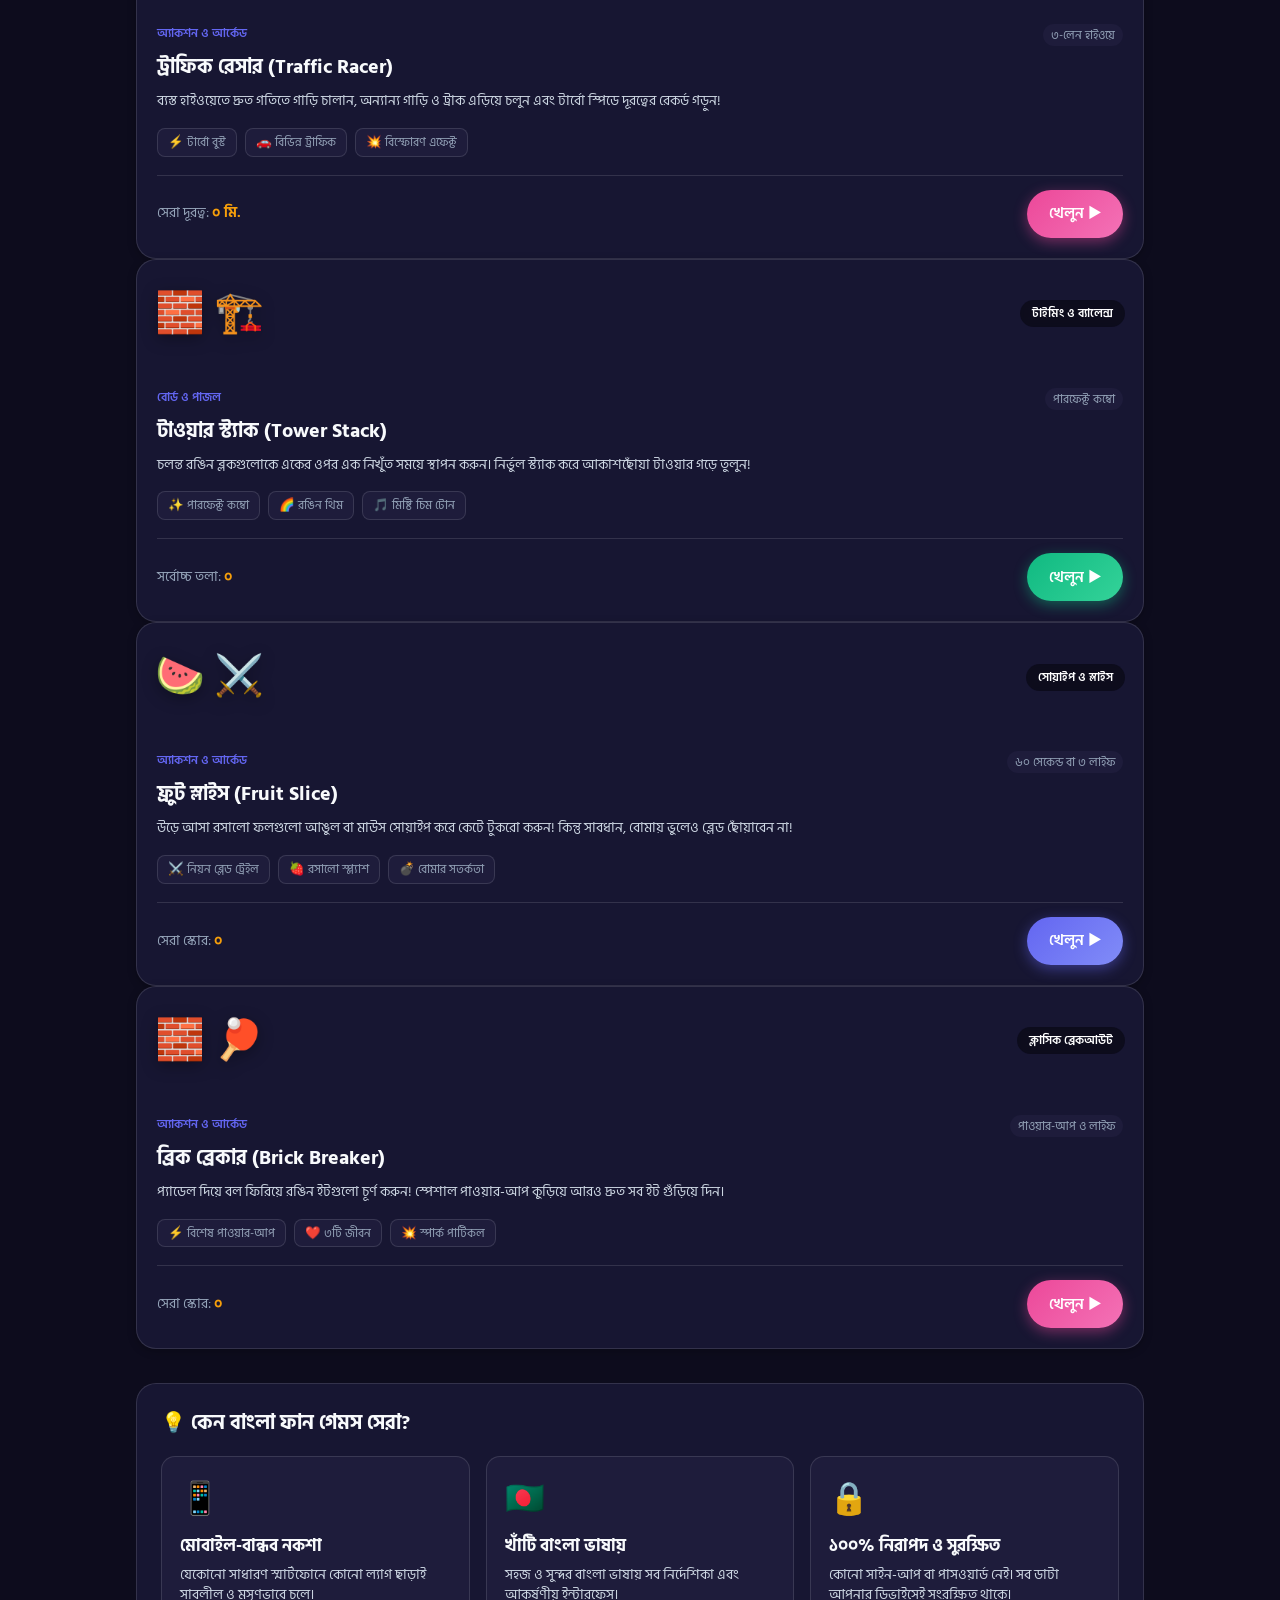
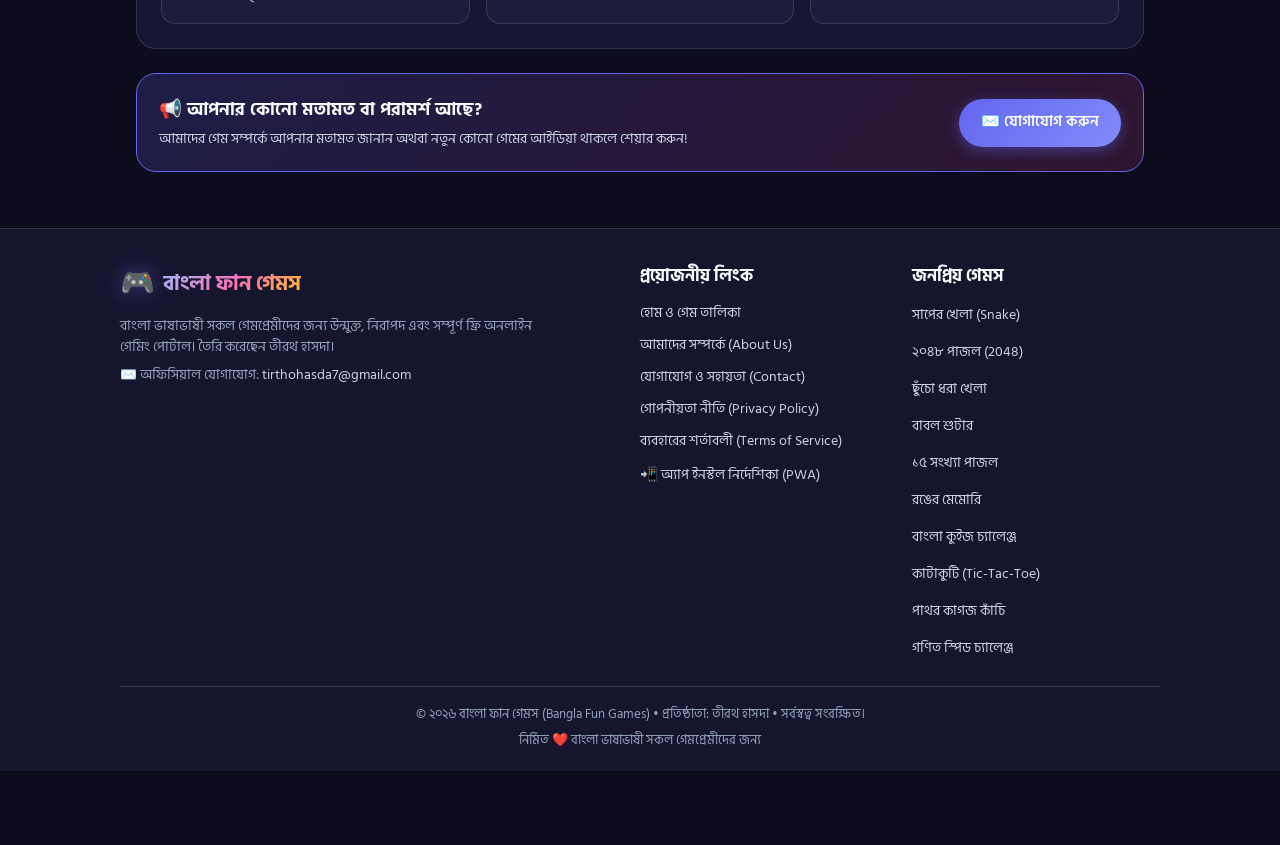
==== commit 7afd3276: "feat: add five new games and optimize webview - Integrate five new arcade games (Runner, Traffic, St" ====
--- a/index.html
+++ b/index.html
@@ -496,6 +496,142 @@
 
         </div>
 
+        
+          <!-- Game 13: Endless Runner (অন্তহীন দৌড়) -->
+          <article class="game-card" data-category="arcade" data-title="অন্তহীন দৌড় জাম্প রানার endless runner run jump">
+            <div class="game-card-banner runner-banner">
+              <span class="game-emoji">🏃‍♂️ 💨</span>
+              <span class="badge-tag">জাম্প ও ডজ</span>
+            </div>
+            <div class="game-card-body">
+              <div class="card-meta-top">
+                <span class="meta-cat">অ্যাকশন ও আর্কেড</span>
+                <span class="meta-level">গতিশীল রানার</span>
+              </div>
+              <h3 class="game-title">অন্তহীন দৌড় (Endless Runner)</h3>
+              <p class="game-desc">বাধা এড়িয়ে লাফ দিন ও নিচু হোন, সোনালী কয়েন কুড়ান এবং যতদূর সম্ভব দৌড়ে সর্বোচ্চ দূরত্বের নতুন রেকর্ড গড়ুন!</p>
+              <div class="game-features">
+                <span>🪙 কয়েন কালেকশন</span>
+                <span>⬆️ জাম্প ও স্লাইড</span>
+                <span>⚡ গতি বৃদ্ধি</span>
+              </div>
+              <div class="card-footer">
+                <span class="best-score-preview" id="preview-best-runner">সেরা দূরত্ব: <strong>০ মি.</strong></span>
+                <button class="btn btn-primary" onclick="launchGame('runner')">
+                  <span>খেলুন ▶</span>
+                </button>
+              </div>
+            </div>
+          </article>
+
+          <!-- Game 14: Traffic Racer (ট্রাফিক রেসার) -->
+          <article class="game-card" data-category="arcade" data-title="ট্রাফিক রেসার কার রেসিং traffic racer car driving highway">
+            <div class="game-card-banner traffic-banner">
+              <span class="game-emoji">🏎️ 🚦</span>
+              <span class="badge-tag">হাইওয়ে ড্রাইভিং</span>
+            </div>
+            <div class="game-card-body">
+              <div class="card-meta-top">
+                <span class="meta-cat">অ্যাকশন ও আর্কেড</span>
+                <span class="meta-level">৩-লেন হাইওয়ে</span>
+              </div>
+              <h3 class="game-title">ট্রাফিক রেসার (Traffic Racer)</h3>
+              <p class="game-desc">ব্যস্ত হাইওয়েতে দ্রুত গতিতে গাড়ি চালান, অন্যান্য গাড়ি ও ট্রাক এড়িয়ে চলুন এবং টার্বো স্পিডে দূরত্বের রেকর্ড গড়ুন!</p>
+              <div class="game-features">
+                <span>⚡ টার্বো বুস্ট</span>
+                <span>🚗 বিভিন্ন ট্রাফিক</span>
+                <span>💥 বিস্ফোরণ এফেক্ট</span>
+              </div>
+              <div class="card-footer">
+                <span class="best-score-preview" id="preview-best-traffic">সেরা দূরত্ব: <strong>০ মি.</strong></span>
+                <button class="btn btn-secondary" onclick="launchGame('traffic')">
+                  <span>খেলুন ▶</span>
+                </button>
+              </div>
+            </div>
+          </article>
+
+          <!-- Game 15: Tower Stack (টাওয়ার স্ট্যাক) -->
+          <article class="game-card" data-category="board" data-title="টাওয়ার স্ট্যাক ব্লক ব্যালেন্স tower stack block timing">
+            <div class="game-card-banner stack-banner">
+              <span class="game-emoji">🧱 🏗️</span>
+              <span class="badge-tag">টাইমিং ও ব্যালেন্স</span>
+            </div>
+            <div class="game-card-body">
+              <div class="card-meta-top">
+                <span class="meta-cat">বোর্ড ও পাজল</span>
+                <span class="meta-level">পারফেক্ট কম্বো</span>
+              </div>
+              <h3 class="game-title">টাওয়ার স্ট্যাক (Tower Stack)</h3>
+              <p class="game-desc">চলন্ত রঙিন ব্লকগুলোকে একের ওপর এক নিখুঁত সময়ে স্থাপন করুন। নির্ভুল স্ট্যাক করে আকাশছোঁয়া টাওয়ার গড়ে তুলুন!</p>
+              <div class="game-features">
+                <span>✨ পারফেক্ট কম্বো</span>
+                <span>🌈 রঙিন থিম</span>
+                <span>🎵 মিষ্টি চিম টোন</span>
+              </div>
+              <div class="card-footer">
+                <span class="best-score-preview" id="preview-best-stack">সর্বোচ্চ তলা: <strong>০</strong></span>
+                <button class="btn btn-accent" onclick="launchGame('stack')">
+                  <span>খেলুন ▶</span>
+                </button>
+              </div>
+            </div>
+          </article>
+
+          <!-- Game 16: Fruit Slice (ফ্রুট স্লাইস) -->
+          <article class="game-card" data-category="arcade" data-title="ফ্রুট স্লাইস ফল কাটা fruit slice ninja swipe arcade">
+            <div class="game-card-banner fruitslice-banner">
+              <span class="game-emoji">🍉 ⚔️</span>
+              <span class="badge-tag">সোয়াইপ ও স্লাইস</span>
+            </div>
+            <div class="game-card-body">
+              <div class="card-meta-top">
+                <span class="meta-cat">অ্যাকশন ও আর্কেড</span>
+                <span class="meta-level">৬০ সেকেন্ড বা ৩ লাইফ</span>
+              </div>
+              <h3 class="game-title">ফ্রুট স্লাইস (Fruit Slice)</h3>
+              <p class="game-desc">উড়ে আসা রসালো ফলগুলো আঙুল বা মাউস সোয়াইপ করে কেটে টুকরো করুন! কিন্তু সাবধান, বোমায় ভুলেও ব্লেড ছোঁয়াবেন না!</p>
+              <div class="game-features">
+                <span>⚔️ নিয়ন ব্লেড ট্রেইল</span>
+                <span>🍓 রসালো স্প্ল্যাশ</span>
+                <span>💣 বোমার সতর্কতা</span>
+              </div>
+              <div class="card-footer">
+                <span class="best-score-preview" id="preview-best-fruitslice">সেরা স্কোর: <strong>০</strong></span>
+                <button class="btn btn-primary" onclick="launchGame('fruitslice')">
+                  <span>খেলুন ▶</span>
+                </button>
+              </div>
+            </div>
+          </article>
+
+          <!-- Game 17: Brick Breaker (ব্রিক ব্রেকার) -->
+          <article class="game-card" data-category="arcade" data-title="ব্রিক ব্রেকার ইট ভাঙা brick breaker breakout paddle ball arcade">
+            <div class="game-card-banner brick-banner">
+              <span class="game-emoji">🧱 🏓</span>
+              <span class="badge-tag">ক্লাসিক ব্রেকআউট</span>
+            </div>
+            <div class="game-card-body">
+              <div class="card-meta-top">
+                <span class="meta-cat">অ্যাকশন ও আর্কেড</span>
+                <span class="meta-level">পাওয়ার-আপ ও লাইফ</span>
+              </div>
+              <h3 class="game-title">ব্রিক ব্রেকার (Brick Breaker)</h3>
+              <p class="game-desc">প্যাডেল দিয়ে বল ফিরিয়ে রঙিন ইটগুলো চূর্ণ করুন! স্পেশাল পাওয়ার-আপ কুড়িয়ে আরও দ্রুত সব ইট গুঁড়িয়ে দিন।</p>
+              <div class="game-features">
+                <span>⚡ বিশেষ পাওয়ার-আপ</span>
+                <span>❤️ ৩টি জীবন</span>
+                <span>💥 স্পার্ক পার্টিকল</span>
+              </div>
+              <div class="card-footer">
+                <span class="best-score-preview" id="preview-best-brick">সেরা স্কোর: <strong>০</strong></span>
+                <button class="btn btn-secondary" onclick="launchGame('brick')">
+                  <span>খেলুন ▶</span>
+                </button>
+              </div>
+            </div>
+          </article>
+
         <div id="no-results" class="no-results" style="display:none;">
           <span>🔍</span>
           <p>কোনো গেম খুঁজে পাওয়া যায়নি! অন্য কোনো শব্দ দিয়ে অনুসন্ধান করুন।</p>
@@ -1693,6 +1829,441 @@
     </section>
 
   </main>
+
+  
+    <!-- ==================== GAME 13: ENDLESS RUNNER ==================== -->
+    <section id="view-runner" class="app-view">
+      <div class="view-header">
+        <button class="back-btn" onclick="navigateTo('home')">
+          <span>← গেম তালিকায় ফিরুন</span>
+        </button>
+        <h2 class="view-heading">🏃‍♂️ অন্তহীন দৌড় (Endless Runner)</h2>
+        <button class="help-btn" onclick="toggleHelp('runner')">
+          <span>❓ নিয়ম</span>
+        </button>
+      </div>
+
+      <!-- Runner Help -->
+      <div id="help-runner" class="help-card" style="display:none;">
+        <h4>📝 খেলার নিয়মাবলী:</h4>
+        <p>• অন-স্ক্রিন <strong>লাফ দিন (Jump ⬆️)</strong> বোতামে চাপুন অথবা ক্যানভাসে উপরে ট্যাপ করুন। শূন্যে আরেকবার চাপলে ডাবল জাম্প হবে!</p>
+        <p>• নিচু হওয়ার জন্য <strong>নিচু হোন (Slide ⬇️)</strong> বোতাম চেপে ধরে রাখুন।</p>
+        <p>• বাতাসে ও মাটিতে থাকা সোনালী কয়েনগুলো সংগ্রহ করুন (+১০ পয়েন্ট)।</p>
+        <p>• দূরত্ব বাড়ার সাথে সাথে গতি বাড়বে। বাধার সাথে ধাক্কা খেলে খেলা শেষ হবে।</p>
+      </div>
+
+      <div class="game5-container">
+        <!-- Stats Bar -->
+        <div class="game-stats-bar">
+          <div class="gstat-item">
+            <span class="g-lbl">মোট স্কোর</span>
+            <span class="g-val" id="runner-score-val">০</span>
+          </div>
+          <div class="gstat-item">
+            <span class="g-lbl">দূরত্ব</span>
+            <span class="g-val" id="runner-dist-val">০ মি.</span>
+          </div>
+          <div class="gstat-item">
+            <span class="g-lbl">সংগৃহীত কয়েন</span>
+            <span class="g-val" id="runner-coins-val">০টি</span>
+          </div>
+          <div class="gstat-item">
+            <span class="g-lbl">সেরা দূরত্ব</span>
+            <span class="g-val" id="runner-best-val">০ মি.</span>
+          </div>
+        </div>
+
+        <!-- Canvas Wrapper -->
+        <div class="game5-canvas-wrapper">
+          <canvas id="runner-canvas" width="480" height="280" class="game5-canvas"></canvas>
+          <div id="runner-overlay" class="game5-overlay" style="display:none;">
+            <div class="game5-overlay-box">
+              <span class="game5-overlay-icon">💥</span>
+              <h3 class="game5-overlay-title">খেলা শেষ!</h3>
+              <p class="game5-overlay-desc">বাধায় ধাক্কা লেগে রানার থেমে গেছে।</p>
+              <div class="game5-overlay-score-pill" id="runner-overlay-score">০ পয়েন্ট</div>
+              <button class="btn btn-primary btn-large" onclick="restartRunnerGame()">
+                <span>🔄 আবার দৌড়ান</span>
+              </button>
+            </div>
+          </div>
+        </div>
+
+        <!-- Mobile Touch Controls -->
+        <div class="game5-touch-pad controls-split-row">
+          <button id="runner-jump-btn" class="touch-btn touch-btn-primary" aria-label="লাফ দিন">
+            <span>⬆️ লাফ দিন (Jump)</span>
+          </button>
+          <button id="runner-slide-btn" class="touch-btn touch-btn-accent" aria-label="নিচু হোন">
+            <span>⬇️ নিচু হোন (Slide)</span>
+          </button>
+        </div>
+
+        <!-- Secondary Controls -->
+        <div class="game5-action-row">
+          <button id="runner-pause-btn" class="game5-sub-btn" onclick="pauseRunnerGame()">
+            <span>⏸️ বিরতি</span>
+          </button>
+          <button class="game5-sub-btn" onclick="restartRunnerGame()">
+            <span>🔄 রিস্টার্ট</span>
+          </button>
+        </div>
+      </div>
+
+      <!-- Expandable Rules -->
+      <div class="rules-expandable-card">
+        <h4>📖 অন্তহীন দৌড় খেলার বিস্তারিত নিয়ম ও নির্দেশিকা</h4>
+        <ul>
+          <li><strong>লক্ষ্য:</strong> যতদূর সম্ভব দৌড়ে সর্বোচ্চ দূরত্ব অতিক্রম করা এবং সোনালী কয়েন সংগ্রহ করা।</li>
+          <li><strong>নিয়ন্ত্রণ:</strong> কম্পিউটার কিবোর্ডে স্পেসবার বা আপ-অ্যারো দিয়ে লাফানো যায়, ডাউন-অ্যারো দিয়ে স্লাইড করা যায়। মোবাইলে বড় টাচ বোতাম ব্যবহার করুন।</li>
+          <li><strong>কৌশল:</strong> উঁচু বাধার জন্য পরপর দুবার জাম্প বোতাম চেপে ডাবল জাম্প করুন। বাতাসে উড়ে আসা ড্রোন/পাখির নিচ দিয়ে যেতে স্লাইড বোতাম চেপে রাখুন।</li>
+        </ul>
+      </div>
+    </section>
+
+    <!-- ==================== GAME 14: TRAFFIC RACER ==================== -->
+    <section id="view-traffic" class="app-view">
+      <div class="view-header">
+        <button class="back-btn" onclick="navigateTo('home')">
+          <span>← গেম তালিকায় ফিরুন</span>
+        </button>
+        <h2 class="view-heading">🏎️ ট্রাফিক রেসার (Traffic Racer)</h2>
+        <button class="help-btn" onclick="toggleHelp('traffic')">
+          <span>❓ নিয়ম</span>
+        </button>
+      </div>
+
+      <!-- Traffic Help -->
+      <div id="help-traffic" class="help-card" style="display:none;">
+        <h4>📝 খেলার নিয়মাবলী:</h4>
+        <p>• বাঁয়ে ও ডানে যাওয়ার জন্য <strong>⬅️ বাঁয়ে</strong> এবং <strong>ডানে ➡️</strong> বোতাম ব্যবহার করুন অথবা ক্যানভাসের দুই পাশে ট্যাপ করুন।</p>
+        <p>• অতিরিক্ত গতির জন্য <strong>⚡ টার্বো বুস্ট</strong> চেপে ধরে রাখুন।</p>
+        <p>• সামনের অন্যান্য গাড়ি, ট্যাক্সি ও ট্রাক এড়িয়ে এগিয়ে যান। কোনো গাড়িতে ধাক্কা লাগলে গাড়ি বিধ্বস্ত হবে!</p>
+      </div>
+
+      <div class="game5-container">
+        <!-- Stats Bar -->
+        <div class="game-stats-bar">
+          <div class="gstat-item">
+            <span class="g-lbl">দূরত্ব</span>
+            <span class="g-val" id="traffic-dist-val">০ মি.</span>
+          </div>
+          <div class="gstat-item">
+            <span class="g-lbl">গতিবেগ</span>
+            <span class="g-val" id="traffic-speed-val">০ কিমি/ঘণ্টা</span>
+          </div>
+          <div class="gstat-item">
+            <span class="g-lbl">সেরা রেকর্ড</span>
+            <span class="g-val" id="traffic-best-val">০ মি.</span>
+          </div>
+        </div>
+
+        <!-- Canvas Wrapper -->
+        <div class="game5-canvas-wrapper">
+          <canvas id="traffic-canvas" width="360" height="520" class="game5-canvas"></canvas>
+          <div id="traffic-overlay" class="game5-overlay" style="display:none;">
+            <div class="game5-overlay-box">
+              <span class="game5-overlay-icon">💥</span>
+              <h3 class="game5-overlay-title">গাড়ি বিধ্বস্ত হয়েছে!</h3>
+              <p class="game5-overlay-desc">হাইওয়েতে অন্য গাড়ির সাথে সংঘর্ষ হয়েছে।</p>
+              <div class="game5-overlay-score-pill" id="traffic-overlay-score">০ মিটার</div>
+              <button class="btn btn-primary btn-large" onclick="restartTrafficGame()">
+                <span>🔄 আবার চালান</span>
+              </button>
+            </div>
+          </div>
+        </div>
+
+        <!-- Mobile Touch Controls -->
+        <div class="game5-touch-pad controls-split-row">
+          <button id="traffic-left-btn" class="touch-btn" aria-label="বাঁয়ে ঘোরান">
+            <span>⬅️ বাঁয়ে</span>
+          </button>
+          <button id="traffic-boost-btn" class="touch-btn touch-btn-danger" aria-label="টার্বো বুস্ট">
+            <span>⚡ টার্বো</span>
+          </button>
+          <button id="traffic-right-btn" class="touch-btn" aria-label="ডানে ঘোরান">
+            <span>ডানে ➡️</span>
+          </button>
+        </div>
+
+        <!-- Secondary Controls -->
+        <div class="game5-action-row">
+          <button id="traffic-pause-btn" class="game5-sub-btn" onclick="pauseTrafficGame()">
+            <span>⏸️ বিরতি</span>
+          </button>
+          <button class="game5-sub-btn" onclick="restartTrafficGame()">
+            <span>🔄 রিস্টার্ট</span>
+          </button>
+        </div>
+      </div>
+
+      <!-- Expandable Rules -->
+      <div class="rules-expandable-card">
+        <h4>📖 ট্রাফিক রেসার খেলার নির্দেশিকা ও ট্রিকস</h4>
+        <ul>
+          <li><strong>লক্ষ্য:</strong> ব্যস্ত ৩-লেনের হাইওয়েতে অন্যান্য গাড়ির সাথে সংঘর্ষ ছাড়া সর্বোচ্চ দূরত্ব অতিক্রম করা।</li>
+          <li><strong>কন্ট্রোল:</strong> কিবোর্ডে A/D বা লেফট/রাইট অ্যারো দিয়ে লেন বদল করা যায়। স্পেসবার দিয়ে টার্বো স্পিড দেওয়া যায়।</li>
+          <li><strong>সতর্কতা:</strong> ট্রাকগুলো আকারে বড় ও ধীরগতির, তাই দূর থেকেই লেন পরিবর্তন করে ওভারটেক করার প্রস্তুতি নিন।</li>
+        </ul>
+      </div>
+    </section>
+
+    <!-- ==================== GAME 15: TOWER STACK ==================== -->
+    <section id="view-stack" class="app-view">
+      <div class="view-header">
+        <button class="back-btn" onclick="navigateTo('home')">
+          <span>← গেম তালিকায় ফিরুন</span>
+        </button>
+        <h2 class="view-heading">🧱 টাওয়ার স্ট্যাক (Tower Stack)</h2>
+        <button class="help-btn" onclick="toggleHelp('stack')">
+          <span>❓ নিয়ম</span>
+        </button>
+      </div>
+
+      <!-- Stack Help -->
+      <div id="help-stack" class="help-card" style="display:none;">
+        <h4>📝 খেলার নিয়মাবলী:</h4>
+        <p>• চলন্ত রঙিন ব্লকটি যখন নিচের ব্লকের ঠিক উপরে আসবে, তখনই <strong>স্ট্যাক করুন 🧱</strong> বোতাম চাপুন বা স্ক্রিনে ট্যাপ করুন।</p>
+        <p>• বাড়তি যে অংশটুকু বাইরে থাকবে তা কেটে পড়ে যাবে এবং ব্লক ছোট হয়ে আসবে।</p>
+        <p>• নিখুঁত মেলাতে পারলে <strong>পারফেক্ট কম্বো</strong> বোনাস পাবেন এবং ব্লক আবার একটু বড় হবে!</p>
+        <p>• সম্পূর্ণ বাইরে পড়লে খেলা শেষ হবে।</p>
+      </div>
+
+      <div class="game5-container">
+        <!-- Stats Bar -->
+        <div class="game-stats-bar">
+          <div class="gstat-item">
+            <span class="g-lbl">বর্তমান উচ্চতা</span>
+            <span class="g-val" id="stack-score-val">০ তলা</span>
+          </div>
+          <div class="gstat-item">
+            <span class="g-lbl">পারফেক্ট কম্বো</span>
+            <span class="g-val" id="stack-combo-val">০x</span>
+          </div>
+          <div class="gstat-item">
+            <span class="g-lbl">সর্বোচ্চ তলা</span>
+            <span class="g-val" id="stack-best-val">০ তলা</span>
+          </div>
+        </div>
+
+        <!-- Canvas Wrapper -->
+        <div class="game5-canvas-wrapper">
+          <canvas id="stack-canvas" width="360" height="480" class="game5-canvas"></canvas>
+          <div id="stack-overlay" class="game5-overlay" style="display:none;">
+            <div class="game5-overlay-box">
+              <span class="game5-overlay-icon">🏗️</span>
+              <h3 class="game5-overlay-title">টাওয়ার পড়ে গেছে!</h3>
+              <p class="game5-overlay-desc">ব্লকটি প্লাটফর্মের বাইরে পড়ে গেছে।</p>
+              <div class="game5-overlay-score-pill" id="stack-overlay-score">০ তলা</div>
+              <button class="btn btn-primary btn-large" onclick="restartStackGame()">
+                <span>🔄 আবার গড়ুন</span>
+              </button>
+            </div>
+          </div>
+        </div>
+
+        <!-- Mobile Touch Controls -->
+        <div class="game5-touch-pad">
+          <button id="stack-drop-btn" class="touch-btn touch-btn-stack" aria-label="ব্লক স্থাপন করুন">
+            <span>🧱 ব্লক স্ট্যাক করুন (Drop Block)</span>
+          </button>
+        </div>
+
+        <!-- Secondary Controls -->
+        <div class="game5-action-row">
+          <button id="stack-pause-btn" class="game5-sub-btn" onclick="pauseStackGame()">
+            <span>⏸️ বিরতি</span>
+          </button>
+          <button class="game5-sub-btn" onclick="restartStackGame()">
+            <span>🔄 রিস্টার্ট</span>
+          </button>
+        </div>
+      </div>
+
+      <!-- Expandable Rules -->
+      <div class="rules-expandable-card">
+        <h4>📖 টাওয়ার স্ট্যাক খেলার নির্দেশিকা ও ব্যালেন্স ট্রিকস</h4>
+        <ul>
+          <li><strong>লক্ষ্য:</strong> একের ওপর এক ব্লক নিখুঁত টাইমিংয়ে বসিয়ে আকাশচুম্বী টাওয়ার তৈরি করা।</li>
+          <li><strong>নির্ভুল স্ট্যাক:</strong> পরপর কয়েকটি ব্লক নিখুঁতভাবে বসাতে পারলে মিষ্টি মিউজিক্যাল কর্ড বাজে এবং ব্লক আবার চওড়া হতে শুরু করে।</li>
+          <li><strong>ধৈর্য ও একাগ্রতা:</strong> টাওয়ার যত উপরে উঠবে গতি সামান্য বৃদ্ধি পাবে, তাই গভীর মনোযোগ বজায় রাখুন।</li>
+        </ul>
+      </div>
+    </section>
+
+    <!-- ==================== GAME 16: FRUIT SLICE ==================== -->
+    <section id="view-fruitslice" class="app-view">
+      <div class="view-header">
+        <button class="back-btn" onclick="navigateTo('home')">
+          <span>← গেম তালিকায় ফিরুন</span>
+        </button>
+        <h2 class="view-heading">🍉 ফ্রুট স্লাইস (Fruit Slice)</h2>
+        <button class="help-btn" onclick="toggleHelp('fruitslice')">
+          <span>❓ নিয়ম</span>
+        </button>
+      </div>
+
+      <!-- Fruit Slice Help -->
+      <div id="help-fruitslice" class="help-card" style="display:none;">
+        <h4>📝 খেলার নিয়মাবলী:</h4>
+        <p>• নিচ থেকে উড়ে আসা তরমুজ, কমলা, আম ও স্ট্রবেরির ওপর <strong>আঙুল বা মাউস সোয়াইপ</strong> করে কাটুন।</p>
+        <p>• একসাথে একাধিক ফল কাটলে <strong>মাল্টিপল স্লাইস বোনাস</strong> পাবেন!</p>
+        <p>• সাবধান! কালো <strong>বোমা (💣)</strong> কাটলে জীবন কমে যাবে বা খেলা সাথে সাথে শেষ হবে!</p>
+        <p>• সময় ৬০ সেকেন্ড। সময় শেষ হওয়ার আগেই সর্বোচ্চ স্কোর তুলুন।</p>
+      </div>
+
+      <div class="game5-container">
+        <!-- Stats Bar -->
+        <div class="game-stats-bar">
+          <div class="gstat-item">
+            <span class="g-lbl">স্কোর</span>
+            <span class="g-val" id="fruitslice-score-val">০</span>
+          </div>
+          <div class="gstat-item">
+            <span class="g-lbl">সময় বাকি</span>
+            <span class="g-val" id="fruitslice-time-val">৬০ সে.</span>
+          </div>
+          <div class="gstat-item">
+            <span class="g-lbl">জীবন</span>
+            <span class="g-val" id="fruitslice-lives-val">❤️❤️❤️</span>
+          </div>
+          <div class="gstat-item">
+            <span class="g-lbl">সেরা স্কোর</span>
+            <span class="g-val" id="fruitslice-best-val">০</span>
+          </div>
+        </div>
+
+        <!-- Canvas Wrapper -->
+        <div class="game5-canvas-wrapper">
+          <canvas id="fruitslice-canvas" width="360" height="480" class="game5-canvas"></canvas>
+          <div id="fruitslice-overlay" class="game5-overlay" style="display:none;">
+            <div class="game5-overlay-box">
+              <span class="game5-overlay-icon">🍉</span>
+              <h3 class="game5-overlay-title" id="fruitslice-overlay-title">খেলা সমাপ্ত!</h3>
+              <p class="game5-overlay-desc">আপনার অর্জিত মোট পয়েন্ট:</p>
+              <div class="game5-overlay-score-pill" id="fruitslice-overlay-score">০ পয়েন্ট</div>
+              <button class="btn btn-primary btn-large" onclick="restartFruitSliceGame()">
+                <span>🔄 আবার স্লাইস করুন</span>
+              </button>
+            </div>
+          </div>
+        </div>
+
+        <!-- Secondary Controls -->
+        <div class="game5-action-row">
+          <button id="fruitslice-pause-btn" class="game5-sub-btn" onclick="pauseFruitSliceGame()">
+            <span>⏸️ বিরতি</span>
+          </button>
+          <button class="game5-sub-btn" onclick="restartFruitSliceGame()">
+            <span>🔄 রিস্টার্ট</span>
+          </button>
+        </div>
+      </div>
+
+      <!-- Expandable Rules -->
+      <div class="rules-expandable-card">
+        <h4>📖 ফ্রুট স্লাইস খেলার নির্দেশিকা ও কম্বো কৌশল</h4>
+        <ul>
+          <li><strong>সোয়াইপ পদ্ধতি:</strong> ক্যানভাসের যেকোনো স্থান থেকে আঙুল টেনে দ্রুত ব্লেড চালান। ব্লেডের উজ্জ্বল নিয়ন রেখা ফলের কেন্দ্র ছুঁলেই তা টুকরো হবে।</li>
+          <li><strong>বোমা বর্জন:</strong> লাল ফিউজ ওয়ালা কালো বোমা থেকে ব্লেড দূরে রাখুন। বোমায় আঘাত করলে জীবন ক্ষয় হয়।</li>
+          <li><strong>ফলের মান:</strong> তরমুজ ও আমে ২ পয়েন্ট, স্ট্রবেরিতে ৩ পয়েন্ট এবং সাধারণ ফলে ১ পয়েন্ট মেলে।</li>
+        </ul>
+      </div>
+    </section>
+
+    <!-- ==================== GAME 17: BRICK BREAKER ==================== -->
+    <section id="view-brick" class="app-view">
+      <div class="view-header">
+        <button class="back-btn" onclick="navigateTo('home')">
+          <span>← গেম তালিকায় ফিরুন</span>
+        </button>
+        <h2 class="view-heading">🧱 ব্রিক ব্রেকার (Brick Breaker)</h2>
+        <button class="help-btn" onclick="toggleHelp('brick')">
+          <span>❓ নিয়ম</span>
+        </button>
+      </div>
+
+      <!-- Brick Help -->
+      <div id="help-brick" class="help-card" style="display:none;">
+        <h4>📝 খেলার নিয়মাবলী:</h4>
+        <p>• নিচের প্যাডেলটি আঙুল দিয়ে টেনে অথবা <strong>⬅️ বাঁয়ে / ডানে ➡️</strong> বোতাম দিয়ে সরান।</p>
+        <p>• প্যাডেল দিয়ে বল রিবাউন্ড করে ওপরের সব ইট ভাঙুন।</p>
+        <p>• বল প্যাডেলের মাঝখান থেকে দূরে লাগলে বেশি কোণে বল ছিটকে যাবে, যা দিয়ে দ্রুত ইট ভাঙা যায়।</p>
+        <p>• বল নিচে পড়ে গেলে ১টি জীবন নষ্ট হবে। মোট ৩টি জীবন পাবেন।</p>
+      </div>
+
+      <div class="game5-container">
+        <!-- Stats Bar -->
+        <div class="game-stats-bar">
+          <div class="gstat-item">
+            <span class="g-lbl">স্কোর</span>
+            <span class="g-val" id="brick-score-val">০</span>
+          </div>
+          <div class="gstat-item">
+            <span class="g-lbl">জীবন</span>
+            <span class="g-val" id="brick-lives-val">❤️❤️❤️</span>
+          </div>
+          <div class="gstat-item">
+            <span class="g-lbl">বাকি ইট</span>
+            <span class="g-val" id="brick-remain-val">৩৫টি</span>
+          </div>
+          <div class="gstat-item">
+            <span class="g-lbl">সেরা স্কোর</span>
+            <span class="g-val" id="brick-best-val">০</span>
+          </div>
+        </div>
+
+        <!-- Canvas Wrapper -->
+        <div class="game5-canvas-wrapper">
+          <canvas id="brick-canvas" width="360" height="480" class="game5-canvas"></canvas>
+          <div id="brick-overlay" class="game5-overlay" style="display:none;">
+            <div class="game5-overlay-box">
+              <span class="game5-overlay-icon">🏆</span>
+              <h3 class="game5-overlay-title" id="brick-overlay-title">খেলা সমাপ্ত!</h3>
+              <p class="game5-overlay-desc">আপনার অর্জিত স্কোর:</p>
+              <div class="game5-overlay-score-pill" id="brick-overlay-score">০ পয়েন্ট</div>
+              <button class="btn btn-primary btn-large" onclick="restartBrickBreakerGame()">
+                <span>🔄 আবার খেলুন</span>
+              </button>
+            </div>
+          </div>
+        </div>
+
+        <!-- Mobile Touch Controls -->
+        <div class="game5-touch-pad controls-split-row">
+          <button id="brick-left-btn" class="touch-btn" aria-label="প্যাডেল বাঁয়ে">
+            <span>⬅️ বাঁয়ে</span>
+          </button>
+          <button id="brick-launch-btn" class="touch-btn touch-btn-accent" aria-label="বল ছাড়ুন">
+            <span>🚀 বল ছাড়ুন</span>
+          </button>
+          <button id="brick-right-btn" class="touch-btn" aria-label="প্যাডেল ডানে">
+            <span>ডানে ➡️</span>
+          </button>
+        </div>
+
+        <!-- Secondary Controls -->
+        <div class="game5-action-row">
+          <button id="brick-pause-btn" class="game5-sub-btn" onclick="pauseBrickBreakerGame()">
+            <span>⏸️ বিরতি</span>
+          </button>
+          <button class="game5-sub-btn" onclick="restartBrickBreakerGame()">
+            <span>🔄 রিস্টার্ট</span>
+          </button>
+        </div>
+      </div>
+
+      <!-- Expandable Rules -->
+      <div class="rules-expandable-card">
+        <h4>📖 ব্রিক ব্রেকার খেলার নির্দেশিকা ও রিবাউন্ড কৌশল</h4>
+        <ul>
+          <li><strong>প্যাডেল কোণ:</strong> বল প্যাডেলের ঠিক মাঝখানে লাগলে খাড়া ওপরে উঠে যায়। প্যাডেলের কিনারা দিয়ে মারলে তীব্র কোণে বাঁকা হয়ে অনেকগুলো ইট একবারে ভাঙে।</li>
+          <li><strong>ইটের পয়েন্ট:</strong> লাল রঙের উপরের ইটগুলোতে ৫০ পয়েন্ট, কমলাতে ৪০, হলুদে ৩০, সবুজে ২০ এবং নীল ইটে ১০ পয়েন্ট থাকে।</li>
+          <li><strong>সুরক্ষা:</strong> বলের গতিপথ খেয়াল রাখুন এবং বল নিচে নামার আগেই প্যাডেল স্থাপন করুন।</li>
+        </ul>
+      </div>
+    </section>
 
   <!-- ==================== PROFESSIONAL FOOTER ==================== -->
   <footer class="app-footer">
@@ -1980,5 +2551,6 @@
   </nav>
 
   <script src="script.js"></script>
+  <script src="games5.js"></script>
 </body>
 </html>
